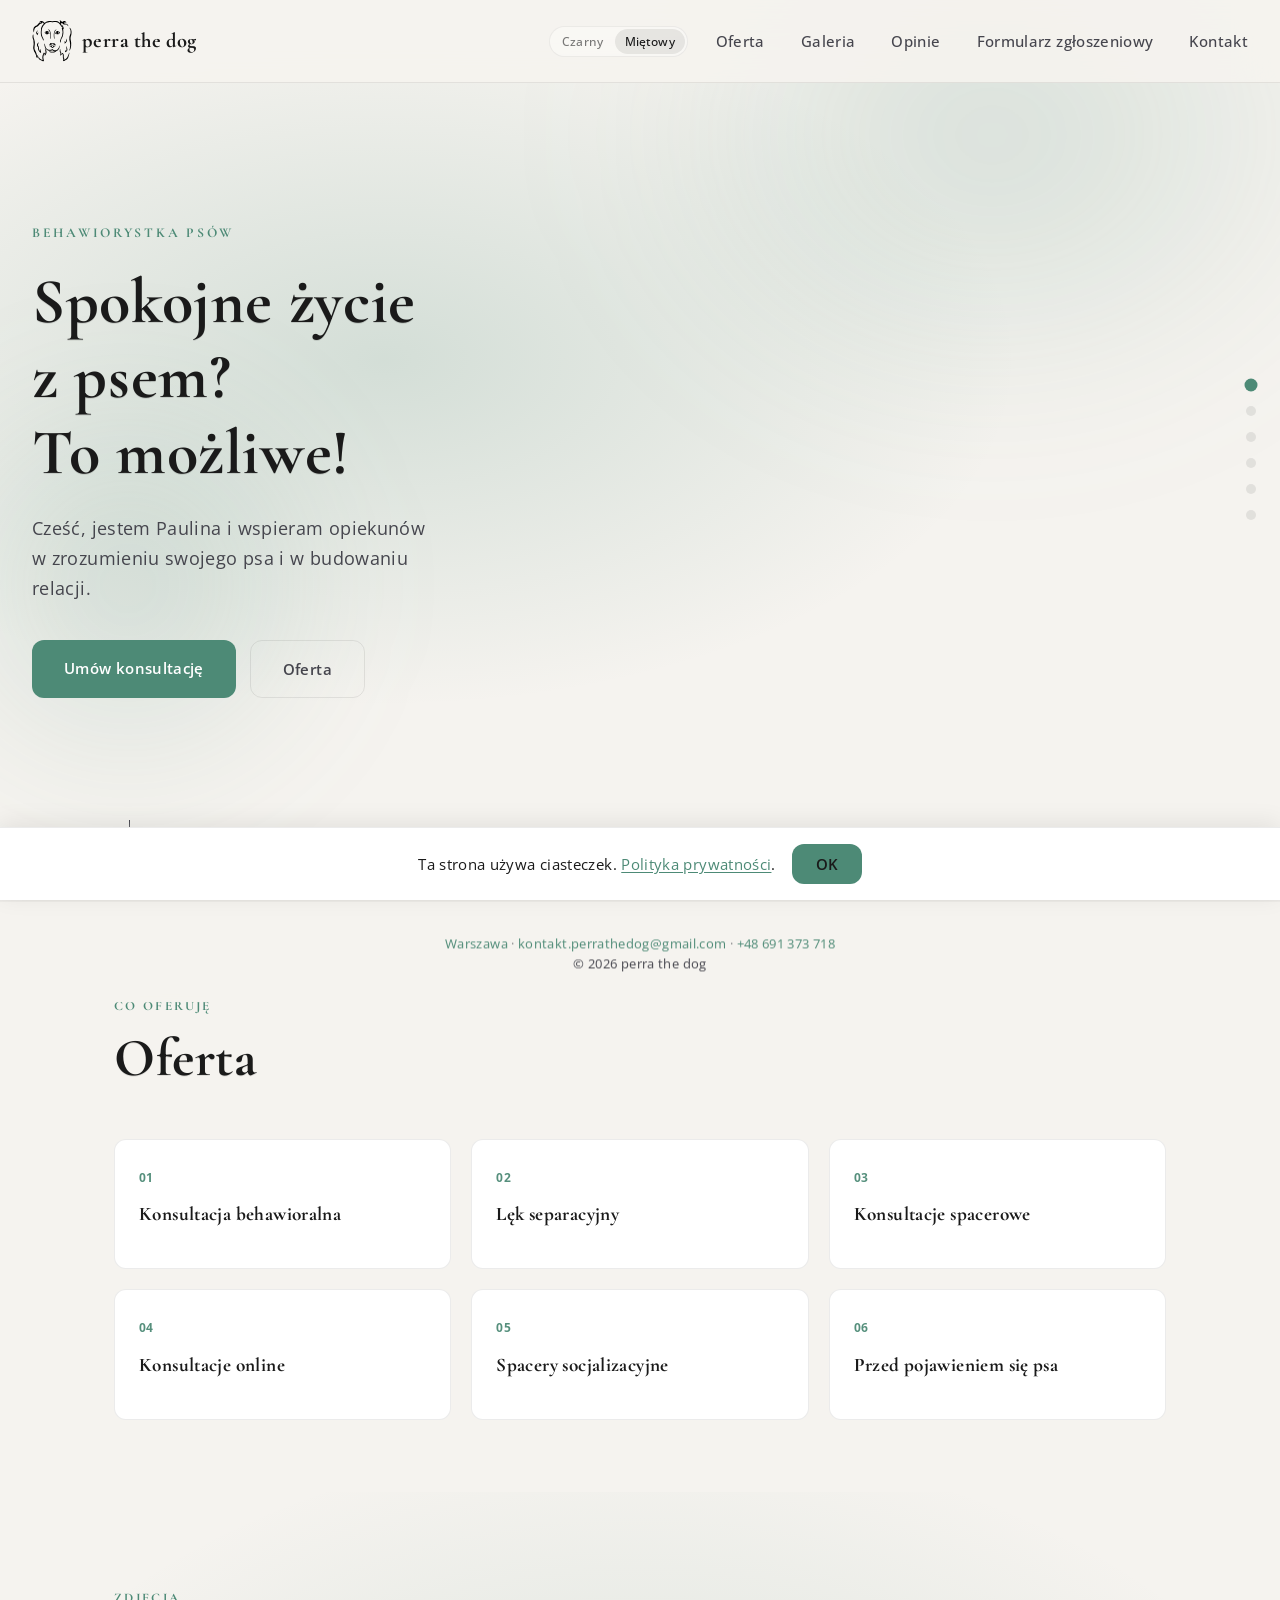
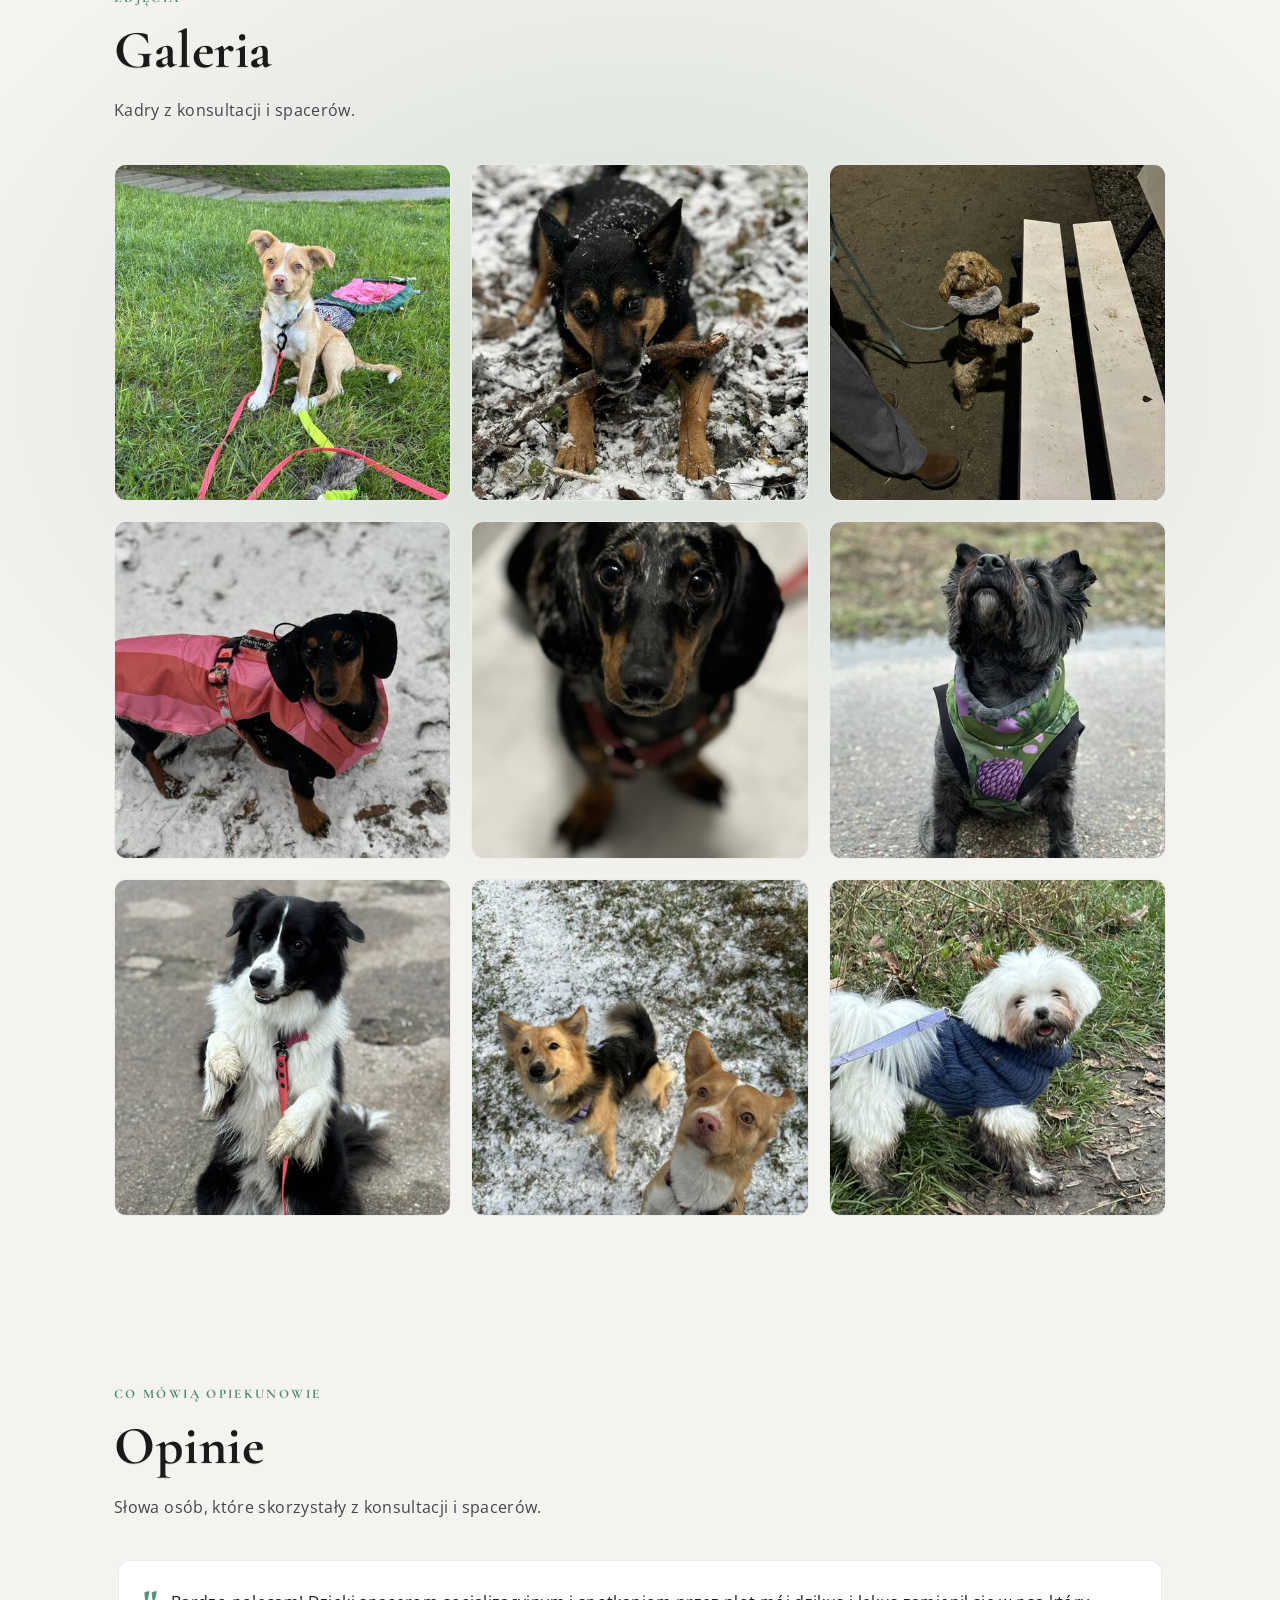
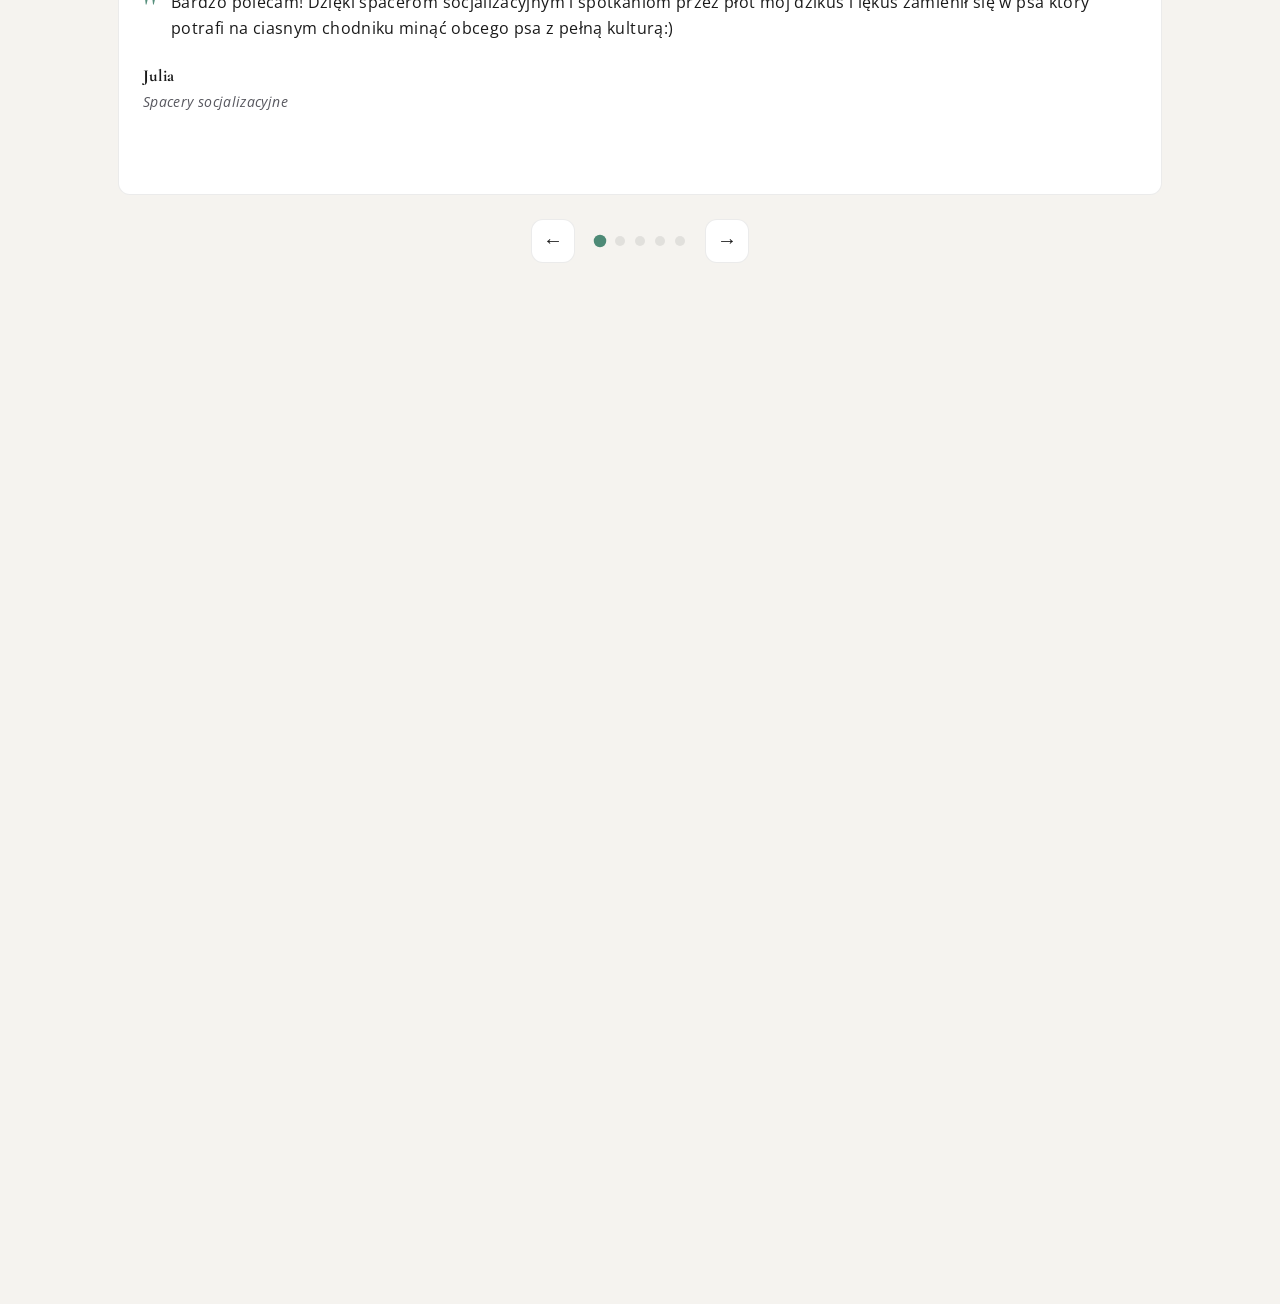
==== index.html @ 21a44516 "Update button text color in index.html and styles.css: change .btn-primary color from accent text to" ====
<!DOCTYPE html>
<html lang="pl">
<head>
  <meta charset="UTF-8">
  <meta name="viewport" content="width=device-width, initial-scale=1.0">
  <title>perra the dog | Behawiorystka psów</title>
  <meta name="description" content="Behawiorystka psów — konsultacje, wizyty w domu i spacery treningowe. Buduję relację między Tobą a psem bez przemocy, z szacunkiem i wiedzą.">
  <meta name="robots" content="index,follow">
  <link rel="canonical" href="/">
  <meta property="og:title" content="perra the dog | Behawiorystka psów">
  <meta property="og:description" content="Konsultacje behawioralne, wizyty w domu i spacery treningowe. Pomagam budować spokojną więź z psem.">
  <meta property="og:type" content="website">
  <meta property="og:url" content="https://perrathedog.pl/">
  <meta property="og:site_name" content="perra the dog">
  <meta property="og:locale" content="pl_PL">
  <meta property="og:image" content="/images/dog_pic_1.webp">
  <meta property="og:image:alt" content="perra the dog - konsultacje i spacery z psami">
  <meta name="twitter:card" content="summary_large_image">
  <meta name="twitter:title" content="perra the dog | Behawiorystka psów">
  <meta name="twitter:description" content="Konsultacje behawioralne, wizyty w domu i spacery treningowe. Pomagam budować spokojną więź z psem.">
  <meta name="twitter:image" content="/images/dog_pic_1.webp">
  <link rel="icon" href="data:image/svg+xml,<svg xmlns='http://www.w3.org/2000/svg' viewBox='0 0 32 32'><text y='0.9em' font-size='24'>🐕</text></svg>">
  <script type="application/ld+json">
  {"@context":"https://schema.org","@type":"ProfessionalService","name":"perra the dog","url":"https://perrathedog.pl/","description":"Behawiorystka psów - konsultacje, wizyty w domu i spacery treningowe.","address":{"@type":"PostalAddress","addressLocality":"Warszawa"},"areaServed":"Warszawa","email":"kontakt.perrathedog@gmail.com","telephone":"+48691373718","sameAs":["https://www.instagram.com/perra_the_dog/","https://www.facebook.com/perrathedogtrenerka"]}
  </script>
  <link rel="preconnect" href="https://fonts.googleapis.com">
  <link rel="preconnect" href="https://fonts.gstatic.com" crossorigin>
  <!-- Krytyczny CSS inline — pierwsze malowanie bez blokujących żądań -->
  <style>
  :root{--bg:#f5f3ef;--bg-card:#fff;--border:rgba(0,0,0,.08);--text:#1a1a1a;--text-muted:#45454d;--accent:#1a1a1a;--accent-hover:#333;--accent-dim:rgba(0,0,0,.06);--accent-text:#fff;--font-heading:'Cormorant Garamond',Georgia,serif;--font-body:'Open Sans',system-ui,sans-serif;--ease:cubic-bezier(.4,0,.2,1);--radius:12px}
  body.accent-mint{--accent:#4d8a76;--accent-hover:#3d7262;--accent-dim:rgba(77,138,118,.2);--accent-text:#1a1a1a}
  *,*::before,*::after{box-sizing:border-box}
  html{scroll-behavior:smooth}
  .skip-link{position:absolute;top:-100px;left:24px;z-index:200;padding:12px 20px;background:var(--accent);color:var(--accent-text);font-weight:600;font-size:.9rem;text-decoration:none;border-radius:var(--radius)}
  .skip-link:focus{top:24px;outline:2px solid var(--accent);outline-offset:2px}
  body{margin:0;font-family:var(--font-body);font-size:18px;line-height:1.62;color:var(--text);background:var(--bg);-webkit-font-smoothing:antialiased}
  .wrap{max-width:1100px;margin:0 auto;padding:0 24px}
  .nav{position:fixed;top:0;left:0;right:0;z-index:100;display:flex;align-items:center;justify-content:space-between;padding:20px 32px;background:rgba(245,243,239,.9);backdrop-filter:blur(20px);border-bottom:1px solid var(--border)}
  .logo{display:inline-flex;align-items:center;gap:10px;font-family:var(--font-heading);font-weight:800;font-size:1.28rem;color:var(--text);text-decoration:none}
  .logo-img{height:42px;width:auto;display:block}
  .logo-text{display:inline-flex;align-items:baseline;gap:.24em}
  .logo-text span{color:var(--text)}
  .nav-right{display:flex;align-items:center;gap:28px}
  .accent-toggle{display:flex;align-items:center;gap:2px;border:1px solid rgba(0,0,0,.06);border-radius:999px;padding:2px;background:rgba(255,255,255,.34)}
  .accent-option{padding:5px 10px;font-family:var(--font-body);font-size:.72rem;font-weight:500;letter-spacing:.01em;color:rgba(26,26,26,.58);background:0;border:0;border-radius:999px;cursor:pointer;transition:color .2s var(--ease),background .2s var(--ease)}
  .accent-option:hover{color:var(--text)}
  .accent-option.active{background:rgba(0,0,0,.08);color:var(--text)}
  .nav-links{display:flex;gap:36px;list-style:none;margin:0;padding:0}
  .nav-links a{color:var(--text-muted);text-decoration:none;font-weight:500;font-size:.95rem}
  .nav-toggle{display:none;flex-direction:column;gap:5px;background:0;border:0;cursor:pointer;padding:8px}
  .nav-toggle span{width:22px;height:2px;background:var(--text);border-radius:1px}
  .panel{display:flex;flex-direction:column;padding:96px 0 72px}
  .hero{position:relative;min-height:100vh;min-height:100svh;justify-content:center;padding-top:100px;padding-bottom:80px}
  .hero-bg{position:absolute;inset:0;pointer-events:none;overflow:hidden}
  .hero-inner{position:relative;z-index:1;padding:0 32px;max-width:640px}
  .hero-label{font-family:var(--font-heading);font-size:.85rem;font-weight:700;letter-spacing:.2em;text-transform:uppercase;color:var(--accent);margin:0 0 20px}
  .hero-title{font-family:var(--font-heading);font-size:clamp(2.6rem,6vw,4rem);font-weight:800;line-height:1.18;margin:0 0 24px;color:var(--text)}
  .hero-desc{font-size:1.1rem;color:var(--text-muted);max-width:440px;margin:0 0 36px;line-height:1.7}
  .hero-cta{display:flex;flex-wrap:wrap;gap:14px}
  .btn{display:inline-block;padding:16px 32px;font-family:var(--font-body);font-size:.95rem;font-weight:600;text-decoration:none;border-radius:var(--radius)}
  .btn-primary{background:var(--accent);color:#fff}
  .btn-ghost{background:0;color:var(--text-muted);border:1px solid var(--border)}
  @media(min-width:769px){.section{justify-content:flex-start}}
  @media(max-width:940px){.nav-toggle{display:flex}.nav-right{position:fixed;top:60px;left:0;right:0;flex-direction:column;padding:24px;background:var(--bg);border-bottom:1px solid var(--border);transform:translateY(-120%);opacity:0;visibility:hidden;transition:transform .3s,opacity .3s,visibility .3s}.nav-right.open{transform:translateY(0);opacity:1;visibility:visible}.nav-links{flex-direction:column;gap:12px}}
  @media(max-width:768px){.panel{padding:88px 0 40px}.hero{min-height:auto;padding-top:104px;padding-bottom:36px}.hero-cta{flex-direction:column;gap:12px}.hero-cta .btn{width:100%;text-align:center}}
  </style>
  <!-- Pełny CSS i fonty ładowane asynchronicznie (nie blokują renderowania) -->
  <link rel="preload" href="styles.css" as="style" onload="this.onload=null;this.rel='stylesheet'">
  <noscript><link rel="stylesheet" href="styles.css"></noscript>
  <script>
  (function(){
    var l=document.createElement('link');
    l.rel='stylesheet';
    l.href='https://fonts.googleapis.com/css2?family=Cormorant+Garamond:ital,wght@0,400;0,500;0,600;0,700;1,500&family=Open+Sans:ital,wght@0,400;0,500;0,600;0,700&display=swap';
    l.crossOrigin='anonymous';
    l.media='print';
    l.onload=function(){this.media='all'};
    document.head.appendChild(l);
  })();
  </script>
</head>
<body>
  <a href="#main" class="skip-link">Przejdź do treści</a>
  <nav class="nav">
    <a href="#" class="logo"><img src="images/logo.svg" alt="perra the dog" class="logo-img"><span class="logo-text"><span>perra</span><span>the dog</span></span></a>
    <div class="nav-right">
      <div class="accent-toggle" role="group" aria-label="Kolor akcentu">
        <button type="button" class="accent-option" data-accent="black" aria-pressed="false">Czarny</button>
        <button type="button" class="accent-option" data-accent="mint" aria-pressed="true">Miętowy</button>
      </div>
      <ul id="nav-links" class="nav-links"><!-- wypełniane z config.json --></ul>
    </div>
    <button class="nav-toggle" aria-label="Menu"><span></span><span></span><span></span></button>
  </nav>

  <nav id="dots" class="dots" aria-hidden="true"><!-- wypełniane z config.json --></nav>

  <main id="main" class="onepage">
    <section id="hero" class="panel hero">
      <div class="hero-bg">
        <div class="hero-gradient"></div>
        <div class="hero-glow"></div>
        <div class="hero-grid"></div>
      </div>
      <div class="hero-inner">
        <p class="hero-label">Behawiorystka psów</p>
        <h1 class="hero-title">Spokojne życie z&nbsp;psem?<br>To możliwe!</h1>
        <p class="hero-desc">Cześć, jestem Paulina i wspieram opiekunów w zrozumieniu swojego psa i w budowaniu relacji.</p>
        <div class="hero-cta">
          <a href="https://docs.google.com/forms/d/e/1FAIpQLSeBlmSgW0-hdwdbopPXT_53mEr9x1yb5A2fLIOyeW7F5iZQrQ/viewform?vc=0&c=0&w=1&flr=0&fbclid=PAZXh0bgNhZW0CMTEAc3J0YwZhcHBfaWQMMjU2MjgxMDQwNTU4AAGnId3qJH6wY5iweP23WpGJVY0xX39S6X0VwL5pXA8Rv9wchYk6CHDRBomHZ7g_aem_sLCSSdq3QrEYQtWFdeJs2g" class="btn btn-primary">Umów konsultację</a>
          <a href="#oferta" class="btn btn-ghost">Oferta</a>
        </div>
      </div>
      <a href="#oferta" class="scroll-hint" aria-label="Przewiń do sekcji Oferta">
        <span class="scroll-hint-text">Przewiń w dół</span>
        <div class="scroll-line"></div>
        <span class="scroll-hint-arrow" aria-hidden="true">↓</span>
      </a>
    </section>

    <section id="oferta" class="panel section">
      <div class="wrap">
        <p class="label">Co oferuję</p>
        <h2 class="title">Oferta</h2>
        <div id="services-grid" class="services-grid" data-json="services.json">
          <!-- Karty usług ładowane z services.json -->
        </div>
      </div>
    </section>

    <section id="galeria" class="panel section section-tint">
      <div class="wrap">
        <p class="label">Zdjęcia</p>
        <h2 class="title">Galeria</h2>
        <p class="intro">Kadry z konsultacji i spacerów.</p>
        <div id="gallery-grid" class="gallery-grid" data-json="gallery.json">
          <!-- Zdjęcia ładowane z gallery.json -->
        </div>
      </div>
    </section>

    <section id="opinie" class="panel section">
      <div class="wrap">
        <p class="label">Co mówią opiekunowie</p>
        <h2 class="title">Opinie</h2>
        <p class="intro">Słowa osób, które skorzystały z konsultacji i spacerów.</p>
        <div class="testimonials-slider">
          <div class="testimonials-track-wrap">
            <div id="testimonials-track" class="testimonials-track" data-json="testimonials.json"><!-- slajdy wstawiane z JS --></div>
          </div>
          <div class="testimonials-nav">
            <button type="button" class="testimonials-prev" aria-label="Poprzednia opinia">←</button>
            <div id="testimonials-dots" class="testimonials-dots" aria-hidden="true"></div>
            <button type="button" class="testimonials-next" aria-label="Następna opinia">→</button>
          </div>
        </div>
      </div>
    </section>

    <section id="formularz-zgloszeniowy" class="panel section section-tint">
      <div class="wrap">
        <p class="label">Zapisz się</p>
        <h2 class="title">Formularz zgłoszeniowy</h2>
        <p class="intro">Wypełnij formularz — odpowiem najszybciej jak to możliwe.</p>
        <div id="forms-container" class="forms-grid"><!-- wypełniane z config.json --></div>
      </div>
    </section>

    <section id="kontakt" class="panel section">
      <div class="wrap">
        <p class="label">Bądźmy w kontakcie</p>
        <h2 class="title">Kontakt</h2>
        <p class="intro"></p>
        <div id="contact-info" class="contact-info contact-info--with-icon"><!-- Warszawa (z pinezką), email, telefon z config.json --></div>
        <div id="socials-container" class="socials"><!-- Instagram, Facebook z config.json --></div>
      </div>
    </section>
  </main>

  <footer id="minimal-footer" class="footer footer--minimal">
    <div class="footer-inner wrap">
      <p id="footer-contact-info" class="footer-contact-info"><!-- Warszawa, email, telefon z config.json --></p>
      <p class="footer-copy">© <span id="year"></span> perra the dog</p>
    </div>
  </footer>

  <div id="gallery-lightbox" class="gallery-lightbox" aria-hidden="true">
    <button type="button" id="gallery-lightbox-close" class="gallery-lightbox-close" aria-label="Zamknij podgląd">×</button>
    <img id="gallery-lightbox-image" class="gallery-lightbox-image" alt="">
  </div>

  <div id="cookie-bar" class="cookie-bar" role="dialog" aria-label="Informacja o ciasteczkach">
    <p class="cookie-bar-text">Ta strona używa ciasteczek. <a href="#polityka" id="cookie-policy-link">Polityka prywatności</a>.</p>
    <button type="button" class="cookie-bar-btn" id="cookie-bar-accept">OK</button>
  </div>

  <a href="#" id="back-to-top" class="back-to-top" aria-label="Przewiń do góry">
    <svg class="back-to-top-icon" viewBox="0 0 24 24" fill="none" stroke="currentColor" stroke-width="2.5" stroke-linecap="round" stroke-linejoin="round" aria-hidden="true"><path d="M18 15l-6-6-6 6"/></svg>
  </a>

  <script>
    document.getElementById('year').textContent = new Date().getFullYear();

    var ACCENT_KEY = 'perra-accent';
    function getAccent() {
      try { return localStorage.getItem(ACCENT_KEY) || 'mint'; } catch (e) { return 'mint'; }
    }
    function setAccent(value) {
      try { localStorage.setItem(ACCENT_KEY, value); } catch (e) {}
      document.body.classList.toggle('accent-mint', value === 'mint');
      document.querySelectorAll('.accent-option').forEach(function(btn) {
        var isActive = btn.getAttribute('data-accent') === value;
        btn.classList.toggle('active', isActive);
        btn.setAttribute('aria-pressed', isActive);
      });
    }
    document.body.classList.toggle('accent-mint', getAccent() === 'mint');
    document.querySelectorAll('.accent-option').forEach(function(btn) {
      btn.classList.toggle('active', btn.getAttribute('data-accent') === getAccent());
      btn.setAttribute('aria-pressed', btn.getAttribute('data-accent') === getAccent());
      btn.addEventListener('click', function() { setAccent(btn.getAttribute('data-accent')); });
    });

    var DEFAULT_CONFIG = {
      canonicalUrl: 'https://perrathedog.pl/',
      sections: [
        { id: 'hero', visible: true, order: 0, label: 'Start', sectionLabel: 'Behawiorystka psów', title: 'Spokojne życie z psem?\nTo możliwe!', intro: 'Cześć, jestem Paulina i wspieram opiekunów w zrozumieniu swojego psa i w budowaniu relacji.' },
        { id: 'oferta', visible: true, order: 1, label: 'Oferta', sectionLabel: 'Co oferuję', title: 'Oferta', intro: '' },
        { id: 'galeria', visible: true, order: 2, label: 'Galeria', sectionLabel: 'Zdjęcia', title: 'Galeria', intro: 'Kadry z konsultacji i spacerów.' },
        { id: 'opinie', visible: true, order: 3, label: 'Opinie', sectionLabel: 'Co mówią opiekunowie', title: 'Opinie', intro: 'Słowa osób, które skorzystały z konsultacji i spacerów.' },
        { id: 'formularz-zgloszeniowy', visible: true, order: 4, label: 'Formularz zgłoszeniowy', sectionLabel: 'Zapisz się', title: 'Formularz zgłoszeniowy', intro: 'Wypełnij formularz — odpowiem najszybciej jak to możliwe.' },
        { id: 'kontakt', visible: true, order: 5, label: 'Kontakt', sectionLabel: 'Bądźmy w kontakcie', title: 'Kontakt', intro: '' }
      ],
      forms: [
        { title: 'Konsultacja behawioralna', description: 'Umów pierwszą konsultację', url: '#' },
        { title: 'Szkolenie', description: 'Zapisz się na szkolenie grupowe', url: '#' }
      ],
      socials: [
        { name: 'Instagram', url: '#', icon: 'instagram' },
        { name: 'Facebook', url: '#', icon: 'facebook' }
      ],
      footer: { city: 'Warszawa', mapUrl: '', email: 'email@example.pl', phoneHref: '+48123456789', phoneDisplay: '+48 123 456 789' }
    };
    function escapeHtml(text) {
      var div = document.createElement('div');
      div.textContent = text;
      return div.innerHTML;
    }

    function applyConfig(cfg) {
      var sections = (cfg.sections || []).filter(function(s) { return s.visible !== false; }).sort(function(a, b) { return (a.order || 0) - (b.order || 0); });
      var main = document.getElementById('main');
      if (main) {
        var panels = [].slice.call(main.querySelectorAll('.panel'));
        var byId = {};
        panels.forEach(function(p) { byId[p.id] = p; });
        sections.forEach(function(s) {
          var el = byId[s.id];
          if (el) { el.style.display = ''; main.appendChild(el); }
        });
        panels.forEach(function(p) {
          if (sections.every(function(s) { return s.id !== p.id; })) p.style.display = 'none';
        });
      }

      /* Tytuły i opisy sekcji z config (sectionLabel, title, intro) */
      var allSections = cfg.sections || [];
      allSections.forEach(function(s) {
        var panel = document.getElementById(s.id);
        if (!panel) return;
        var sectionLabel = s.sectionLabel != null ? s.sectionLabel : s.label;
        var title = s.title != null ? s.title : s.label;
        var intro = s.intro != null ? s.intro : (s.description != null ? s.description : '');
        if (s.id === 'hero') {
          var hl = panel.querySelector('.hero-label');
          var ht = panel.querySelector('.hero-title');
          var hd = panel.querySelector('.hero-desc');
          if (hl && sectionLabel !== undefined) hl.textContent = sectionLabel || '';
          if (ht && title !== undefined) {
            if (String(title).indexOf('\n') !== -1) ht.innerHTML = escapeHtml(title).replace(/\n/g, '<br>');
            else ht.textContent = title || '';
          }
          if (hd) { hd.textContent = intro || ''; hd.style.display = intro ? '' : 'none'; }
        } else {
          var labelEl = panel.querySelector('.wrap .label');
          var titleEl = panel.querySelector('.wrap .title');
          var introEl = panel.querySelector('.wrap .intro');
          if (labelEl && sectionLabel !== undefined) labelEl.textContent = sectionLabel || '';
          if (titleEl && title !== undefined) titleEl.textContent = title || '';
          if (introEl) { introEl.textContent = intro || ''; introEl.style.display = intro ? '' : 'none'; }
        }
      });

      var navLinks = document.getElementById('nav-links');
      if (navLinks) {
        navLinks.innerHTML = '';
        sections.forEach(function(s) {
          if (s.id === 'hero') return;
          var li = document.createElement('li');
          var a = document.createElement('a');
          a.href = '#' + s.id;
          a.textContent = s.label || s.id;
          li.appendChild(a);
          navLinks.appendChild(li);
        });
      }

      var dotsNav = document.getElementById('dots');
      if (dotsNav) {
        dotsNav.innerHTML = '';
        sections.forEach(function(s, i) {
          var a = document.createElement('a');
          a.href = s.id === 'hero' ? '#' : '#' + s.id;
          a.className = 'dot' + (i === 0 ? ' active' : '');
          a.setAttribute('data-section', s.id);
          a.setAttribute('aria-label', s.label || s.id);
          dotsNav.appendChild(a);
        });
      }

      var formsContainer = document.getElementById('forms-container');
      if (formsContainer && cfg.forms && cfg.forms.length) {
        formsContainer.innerHTML = '';
        cfg.forms.forEach(function(f) {
          var card = document.createElement('a');
          card.href = f.url || '#';
          card.target = '_blank';
          card.rel = 'noopener noreferrer';
          card.className = 'form-card';
          card.innerHTML = '<span class="form-card-title">' + escapeHtml(f.title || '') + '</span><span class="form-card-desc">' + escapeHtml(f.description || '') + '</span><span class="form-card-arrow">→</span>';
          formsContainer.appendChild(card);
        });
      }

      var socialsContainer = document.getElementById('socials-container');
      if (socialsContainer && (cfg.socials || []).length) {
        var igPath = "M12 2.163c3.204 0 3.584.012 4.85.07 3.252.148 4.771 1.691 4.919 4.919.058 1.265.069 1.645.069 4.849 0 3.205-.012 3.584-.069 4.849-.149 3.225-1.664 4.771-4.919 4.919-1.266.058-1.644.07-4.85.07-3.204 0-3.584-.012-4.849-.07-3.26-.149-4.771-1.699-4.919-4.92-.058-1.265-.07-1.644-.07-4.849 0-3.204.013-3.583.07-4.849.149-3.227 1.664-4.771 4.919-4.919 1.266-.057 1.645-.069 4.849-.069zm0-2.163c-3.259 0-3.667.014-4.947.072-4.358.2-6.78 2.618-6.98 6.98-.059 1.281-.073 1.689-.073 4.948 0 3.259.014 3.668.072 4.948.2 4.358 2.618 6.78 6.98 6.98 1.281.058 1.689.072 4.948.072 3.259 0 3.668-.014 4.948-.072 4.354-.2 6.782-2.618 6.979-6.98.059-1.28.073-1.689.073-4.948 0-3.259-.014-3.667-.072-4.947-.196-4.354-2.617-6.78-6.979-6.98-1.281-.059-1.69-.073-4.949-.073zm0 5.838c-3.403 0-6.162 2.759-6.162 6.162s2.759 6.163 6.162 6.163 6.162-2.759 6.162-6.163c0-3.403-2.759-6.162-6.162-6.162zm0 10.162c-2.209 0-4-1.79-4-4 0-2.209 1.791-4 4-4s4 1.791 4 4c0 2.21-1.791 4-4 4zm6.406-11.845c-.796 0-1.441.645-1.441 1.44s.645 1.44 1.441 1.44c.795 0 1.439-.645 1.439-1.44s-.644-1.44-1.439-1.44z";
        var fbPath = "M24 12.073c0-6.627-5.373-12-12-12s-12 5.373-12 12c0 5.99 4.388 10.954 10.125 11.854v-8.385H7.078v-3.47h3.047V9.43c0-3.007 1.792-4.669 4.533-4.669 1.312 0 2.686.235 2.686.235v2.953H15.83c-1.491 0-1.956.925-1.956 1.874v2.25h3.328l-.532 3.47h-2.796v8.385C19.612 23.027 24 18.062 24 12.073z";
        socialsContainer.innerHTML = '';
        cfg.socials.forEach(function(s) {
          var a = document.createElement('a');
          a.href = s.url || '#';
          a.target = '_blank';
          a.rel = 'noopener noreferrer';
          a.className = 'social';
          a.setAttribute('aria-label', s.name || '');
          a.innerHTML = '<svg viewBox="0 0 24 24" fill="currentColor"><path d="' + (s.icon === 'instagram' ? igPath : fbPath) + '"/></svg><span>' + escapeHtml(s.name || '') + '</span>';
          socialsContainer.appendChild(a);
        });
      }

      var f = cfg.footer || {};
      var contactParts = [];
      var footerParts = [];
      var pinSvg = '<svg class="contact-info-icon" viewBox="0 0 24 24" fill="currentColor" aria-hidden="true"><path d="M12 2C8.13 2 5 5.13 5 9c0 5.25 7 13 7 13s7-7.75 7-13c0-3.87-3.13-7-7-7zm0 9.5c-1.38 0-2.5-1.12-2.5-2.5s1.12-2.5 2.5-2.5 2.5 1.12 2.5 2.5-1.12 2.5-2.5 2.5z"/></svg>';
      var emailSvg = '<svg class="contact-info-icon" viewBox="0 0 24 24" fill="currentColor" aria-hidden="true"><path d="M20 4H4c-1.1 0-1.99.9-1.99 2L2 18c0 1.1.9 2 2 2h16c1.1 0 2-.9 2-2V6c0-1.1-.9-2-2-2zm0 4l-8 5-8-5V6l8 5 8-5v2z"/></svg>';
      var phoneSvg = '<svg class="contact-info-icon" viewBox="0 0 24 24" fill="currentColor" aria-hidden="true"><path d="M6.62 10.79c1.44 2.83 3.76 5.14 6.59 6.59l2.2-2.2c.27-.27.67-.36 1.02-.24 1.12.37 2.33.57 3.57.57.55 0 1 .45 1 1V20c0 .55-.45 1-1 1-9.39 0-17-7.61-17-17 0-.55.45-1 1-1h3.5c.55 0 1 .45 1 1 0 1.25.2 2.45.57 3.57.11.35.03.74-.25 1.02l-2.2 2.2z"/></svg>';
      if (f.city) {
        var locHref = (f.mapUrl && f.mapUrl.trim()) ? f.mapUrl : ('https://www.google.com/maps/search/?api=1&query=' + encodeURIComponent(f.city));
        if (locHref.indexOf('http') !== 0) locHref = 'https://' + locHref;
        contactParts.push('<a href="' + locHref + '" target="_blank" rel="noopener noreferrer" class="contact-info-link contact-info-link--with-icon">' + pinSvg + escapeHtml(f.city) + '</a>');
        footerParts.push('<a href="' + locHref + '" target="_blank" rel="noopener noreferrer" class="contact-info-link">' + escapeHtml(f.city) + '</a>');
      }
      if (f.email) {
        contactParts.push('<a href="mailto:' + escapeHtml(f.email) + '" class="contact-info-link contact-info-link--with-icon">' + emailSvg + escapeHtml(f.email) + '</a>');
        footerParts.push('<a href="mailto:' + escapeHtml(f.email) + '" class="contact-info-link">' + escapeHtml(f.email) + '</a>');
      }
      if (f.phoneHref || f.phoneDisplay) {
        var phoneNum = (f.phoneHref || f.phoneDisplay || '').replace(/\s/g, '');
        contactParts.push('<a href="tel:' + escapeHtml(phoneNum) + '" class="contact-info-link contact-info-link--with-icon">' + phoneSvg + escapeHtml(f.phoneDisplay || f.phoneHref || '') + '</a>');
        footerParts.push('<a href="tel:' + escapeHtml(phoneNum) + '" class="contact-info-link">' + escapeHtml(f.phoneDisplay || f.phoneHref || '') + '</a>');
      }
      var contactHtml = contactParts.length ? contactParts.join(' ') : '';
      var footerContactHtml = footerParts.length ? footerParts.join('<span class="contact-info-sep"> · </span>') : '';
      var contactInfo = document.getElementById('contact-info');
      if (contactInfo) contactInfo.innerHTML = contactHtml ? '<p class="contact-info-text">' + contactHtml + '</p>' : '';
      var footerContactInfo = document.getElementById('footer-contact-info');
      if (footerContactInfo) footerContactInfo.innerHTML = footerContactHtml;

      var canonicalUrl = (cfg.canonicalUrl && String(cfg.canonicalUrl).trim()) ? String(cfg.canonicalUrl).trim() : '';
      if (canonicalUrl) {
        if (canonicalUrl.indexOf('http') !== 0 && canonicalUrl.indexOf('/') !== 0) canonicalUrl = 'https://' + canonicalUrl;
        var existingCanonical = document.querySelector('link[rel="canonical"]');
        if (existingCanonical) existingCanonical.remove();
        var linkCanonical = document.createElement('link');
        linkCanonical.rel = 'canonical';
        linkCanonical.href = canonicalUrl;
        document.head.appendChild(linkCanonical);
      }

      var existingSchema = document.getElementById('schema-local-business');
      if (existingSchema) existingSchema.remove();
      var f = cfg.footer || {};
      var schema = {
        '@context': 'https://schema.org',
        '@type': 'ProfessionalService',
        name: 'perra the dog',
        description: 'Behawiorystka psów — konsultacje, wizyty w domu i spacery treningowe. Buduję relację między Tobą a psem bez przemocy, z szacunkiem i wiedzą.',
        url: typeof location !== 'undefined' ? location.href : ''
      };
      if (f.email) schema.email = f.email;
      if (f.phoneHref || f.phoneDisplay) schema.telephone = (f.phoneHref || f.phoneDisplay || '').replace(/\s/g, '');
      if (f.city) {
        schema.address = { '@type': 'PostalAddress', addressLocality: f.city };
        schema.areaServed = f.city;
      }
      var scriptSchema = document.createElement('script');
      scriptSchema.id = 'schema-local-business';
      scriptSchema.type = 'application/ld+json';
      scriptSchema.textContent = JSON.stringify(schema);
      document.head.appendChild(scriptSchema);

      updateDots();
    }

    function fetchJson(url) {
      return fetch(url).then(function(r) { return r.ok ? r.json() : Promise.reject(r); });
    }

    var servicesGrid = document.getElementById('services-grid');
    var servicesJsonUrl = (servicesGrid && servicesGrid.getAttribute('data-json')) || 'services.json';
    var servicesDataPromise = fetchJson(servicesJsonUrl).catch(function() { return null; });

    fetch('config.json')
      .then(function(r) { return r.ok ? r.json() : Promise.reject(r); })
      .then(function(cfg) {
        applyConfig(cfg);
        loadData(servicesDataPromise);
      })
      .catch(function() {
        applyConfig(DEFAULT_CONFIG);
        loadData(servicesDataPromise);
      });

    function loadData(servicesPromise) {
      var container = document.getElementById('services-grid');
      var jsonUrl = (container && container.getAttribute('data-json')) || 'services.json';
      function renderService(item, index) {
        var num = item.num != null ? String(item.num) : String(index + 1).padStart(2, '0');
        var card = document.createElement('article');
        card.className = 'card';
        card.innerHTML = '<span class="card-num">' + num + '</span><h3>' + escapeHtml(item.title || '') + '</h3><p>' + escapeHtml(item.description || item.desc || '') + '</p>';
        return card;
      }
      function renderServices(data) {
        var list = Array.isArray(data) ? data : (data && (data.services || data.items || []));
        if (!list || !list.length) {
          container.innerHTML = '<p class="services-fallback">Brak danych. Dodaj plik services.json.</p>';
          return;
        }
        container.innerHTML = '';
        list.forEach(function(item, i) { container.appendChild(renderService(item, i)); });
      }
      if (container) {
        (servicesPromise || fetchJson(jsonUrl))
          .then(function(data) {
            if (!data) throw new Error('no services data');
            renderServices(data);
          })
          .catch(function() { container.innerHTML = '<p class="services-fallback">Brak danych. Dodaj plik services.json.</p>'; });
      }

      var galleryEl = document.getElementById('gallery-grid');
      var gallerySection = document.getElementById('galeria');
      var lightboxEl = document.getElementById('gallery-lightbox');
      var lightboxImg = document.getElementById('gallery-lightbox-image');
      var lightboxClose = document.getElementById('gallery-lightbox-close');
      var galleryJsonUrl = (galleryEl && galleryEl.getAttribute('data-json')) || 'gallery.json';
      var galleryLoaded = false;
      function openLightbox(src, alt) {
        if (!lightboxEl || !lightboxImg) return;
        lightboxImg.src = src;
        lightboxImg.alt = alt || '';
        lightboxEl.classList.add('open');
        lightboxEl.setAttribute('aria-hidden', 'false');
        document.body.classList.add('no-scroll');
      }
      function closeLightbox() {
        if (!lightboxEl || !lightboxImg) return;
        lightboxEl.classList.remove('open');
        lightboxEl.setAttribute('aria-hidden', 'true');
        lightboxImg.src = '';
        lightboxImg.alt = '';
        document.body.classList.remove('no-scroll');
      }
      if (lightboxClose) lightboxClose.addEventListener('click', closeLightbox);
      if (lightboxEl) {
        lightboxEl.addEventListener('click', function(e) {
          if (e.target === lightboxEl) closeLightbox();
        });
      }
      document.addEventListener('keydown', function(e) {
        if (e.key === 'Escape' && lightboxEl && lightboxEl.classList.contains('open')) closeLightbox();
      });
      function getResponsiveGalleryImage(src) {
        if (!src || /^https?:\/\//i.test(src) || src.indexOf('data:') === 0) return null;
        var match = src.match(/^(.*)\.(webp|jpe?g|png)$/i);
        if (!match) return null;
        return {
          thumb: match[1] + '-480.jpg',
          srcset: match[1] + '-480.jpg 480w, ' + match[1] + '-960.jpg 960w',
          sizes: '(max-width: 500px) calc(100vw - 48px), (max-width: 900px) calc(50vw - 34px), 335px'
        };
      }
      function renderPhoto(item) {
        var src = typeof item === 'string' ? item : (item.src || '');
        var alt = (typeof item === 'object' && item && item.alt) ? item.alt : '';
        var responsiveImage = getResponsiveGalleryImage(src);
        var box = document.createElement('div');
        box.className = 'photo-box';
        box.setAttribute('role', 'button');
        box.setAttribute('tabindex', '0');
        box.setAttribute('aria-label', alt ? ('Powiększ zdjęcie: ' + alt) : 'Powiększ zdjęcie');
        var img = document.createElement('img');
        img.src = responsiveImage ? responsiveImage.thumb : src;
        if (responsiveImage) {
          img.srcset = responsiveImage.srcset;
          img.sizes = responsiveImage.sizes;
          img.setAttribute('data-fallback-src', src);
        }
        img.alt = alt;
        img.loading = 'lazy';
        img.decoding = 'async';
        img.onerror = function() {
          var fallbackSrc = this.getAttribute('data-fallback-src');
          if (fallbackSrc) {
            this.removeAttribute('data-fallback-src');
            this.removeAttribute('srcset');
            this.removeAttribute('sizes');
            this.src = fallbackSrc;
            return;
          }
          this.style.display = 'none';
          this.parentElement.classList.add('photo-box--error');
        };
        box.appendChild(img);
        box.addEventListener('click', function() { openLightbox(src, alt); });
        box.addEventListener('keydown', function(e) {
          if (e.key === 'Enter' || e.key === ' ') {
            e.preventDefault();
            openLightbox(src, alt);
          }
        });
        if (alt) { var cap = document.createElement('span'); cap.className = 'photo-box-caption'; cap.textContent = alt; box.appendChild(cap); }
        return box;
      }
      function loadGallery() {
        if (!galleryEl || galleryLoaded) return;
        galleryLoaded = true;
        fetchJson(galleryJsonUrl).then(function(data) {
          var list = Array.isArray(data) ? data : (data.images || data.photos || data.items || []);
          galleryEl.innerHTML = '';
          list.forEach(function(item) { galleryEl.appendChild(renderPhoto(item)); });
        }).catch(function() { galleryEl.innerHTML = '<p class="services-fallback">Brak danych. Dodaj plik gallery.json.</p>'; });
      }
      if (galleryEl && gallerySection) {
        if ('IntersectionObserver' in window) {
          var galleryObserver = new IntersectionObserver(function(entries) {
            entries.forEach(function(entry) {
              if (!entry.isIntersecting) return;
              loadGallery();
              galleryObserver.disconnect();
            });
          }, { rootMargin: '300px 0px' });
          galleryObserver.observe(gallerySection);
        } else {
          loadGallery();
        }
      }

      var testimonialsTrack = document.getElementById('testimonials-track');
      var testimonialsSection = document.getElementById('opinie');
      var testimonialsJsonUrl = (testimonialsTrack && testimonialsTrack.getAttribute('data-json')) || 'testimonials.json';
      var testimonialsLoaded = false;
      function renderTestimonialSlide(item) {
        var slide = document.createElement('div');
        slide.className = 'testimonial-slide';
        var card = document.createElement('blockquote');
        card.className = 'testimonial-card';
        card.innerHTML = '<p class="testimonial-quote">' + escapeHtml(item.quote || '') + '</p><footer class="testimonial-meta"><strong class="testimonial-author">' + escapeHtml(item.author || '') + '</strong>' + (item.context ? '<span class="testimonial-context">' + escapeHtml(item.context) + '</span>' : '') + '</footer>';
        slide.appendChild(card);
        return slide;
      }
      function initTestimonialsSlider(track) {
        var slides = track.querySelectorAll('.testimonial-slide');
        var n = slides.length;
        if (n === 0) return;
        var wrap = track.parentElement;
        var prevBtn = document.querySelector('.testimonials-prev');
        var nextBtn = document.querySelector('.testimonials-next');
        var dotsEl = document.getElementById('testimonials-dots');
        var idx = 0;
        var touchStartX = 0;
        var touchStartY = 0;
        var SWIPE_MIN = 50;

        function goTo(i) {
          idx = Math.max(0, Math.min(i, n - 1));
          track.style.transform = 'translateX(-' + idx * 100 + '%)';
          if (dotsEl) {
            var dots = dotsEl.querySelectorAll('button');
            dots.forEach(function(d, k) { d.classList.toggle('active', k === idx); d.setAttribute('aria-current', k === idx ? 'true' : 'false'); });
          }
        }

        function applyDrag(px) {
          track.style.transition = 'none';
          track.style.transform = 'translateX(calc(-' + idx * 100 + '% + ' + px + 'px))';
        }

        function endDrag() {
          track.style.transition = '';
        }

        if (wrap && n > 1) {
          wrap.addEventListener('touchstart', function(e) {
            if (e.touches.length !== 1) return;
            touchStartX = e.touches[0].clientX;
            touchStartY = e.touches[0].clientY;
          }, { passive: true });
          wrap.addEventListener('touchmove', function(e) {
            if (e.touches.length !== 1) return;
            var x = e.touches[0].clientX;
            var y = e.touches[0].clientY;
            var dx = x - touchStartX;
            var dy = y - touchStartY;
            var slideWidth = wrap.offsetWidth;
            var maxDrag = slideWidth * 0.4;
            var clamped = dx;
            if (idx === 0 && dx > 0) clamped = dx * 0.3;
            else if (idx === n - 1 && dx < 0) clamped = dx * 0.3;
            else if (dx > maxDrag) clamped = maxDrag;
            else if (dx < -maxDrag) clamped = -maxDrag;
            else clamped = dx;
            applyDrag(clamped);
          }, { passive: true });
          wrap.addEventListener('touchend', function(e) {
            var endX = e.changedTouches && e.changedTouches[0] ? e.changedTouches[0].clientX : touchStartX;
            var endY = e.changedTouches && e.changedTouches[0] ? e.changedTouches[0].clientY : touchStartY;
            var dx = endX - touchStartX;
            var dy = endY - touchStartY;
            endDrag();
            if (Math.abs(dx) > SWIPE_MIN && Math.abs(dx) > Math.abs(dy)) {
              if (dx < 0) goTo(idx + 1);
              else goTo(idx - 1);
            } else {
              goTo(idx);
            }
          }, { passive: true });
        }

        if (dotsEl && n > 1) {
          dotsEl.innerHTML = '';
          for (var d = 0; d < n; d++) {
            var btn = document.createElement('button');
            btn.type = 'button';
            btn.className = 'testimonials-dot' + (d === 0 ? ' active' : '');
            btn.setAttribute('aria-label', 'Opinia ' + (d + 1));
            btn.setAttribute('aria-current', d === 0 ? 'true' : 'false');
            (function(k) { btn.addEventListener('click', function() { goTo(k); }); })(d);
            dotsEl.appendChild(btn);
          }
        }
        if (prevBtn) prevBtn.addEventListener('click', function() { goTo(idx - 1); });
        if (nextBtn) nextBtn.addEventListener('click', function() { goTo(idx + 1); });
        goTo(0);
      }
      function loadTestimonials() {
        if (!testimonialsTrack || testimonialsLoaded) return;
        testimonialsLoaded = true;
        fetch(testimonialsJsonUrl).then(function(r) { return r.ok ? r.json() : Promise.reject(r); }).then(function(data) {
          var list = Array.isArray(data) ? data : (data.testimonials || data.items || []);
          testimonialsTrack.innerHTML = '';
          list.forEach(function(item) { testimonialsTrack.appendChild(renderTestimonialSlide(item)); });
          initTestimonialsSlider(testimonialsTrack);
        }).catch(function() { testimonialsTrack.innerHTML = '<p class="services-fallback">Brak danych. Dodaj plik testimonials.json.</p>'; });
      }
      if (testimonialsTrack && testimonialsSection) {
        if ('IntersectionObserver' in window) {
          var testimonialsObserver = new IntersectionObserver(function(entries) {
            entries.forEach(function(entry) {
              if (!entry.isIntersecting) return;
              loadTestimonials();
              testimonialsObserver.disconnect();
            });
          }, { rootMargin: '300px 0px' });
          testimonialsObserver.observe(testimonialsSection);
        } else {
          loadTestimonials();
        }
      }
    }

    document.querySelector('.nav-toggle').addEventListener('click', function() {
      var right = document.querySelector('.nav-right');
      if (right) right.classList.toggle('open');
      this.classList.toggle('open');
    });
    document.getElementById('nav-links').addEventListener('click', function(e) {
      if (e.target.tagName === 'A') {
        var right = document.querySelector('.nav-right');
        var toggle = document.querySelector('.nav-toggle');
        if (right) right.classList.remove('open');
        if (toggle) toggle.classList.remove('open');
      }
    });

    function updateDots() {
      var panels = document.querySelectorAll('.panel');
      var dots = document.querySelectorAll('.dot');
      if (!panels.length || !dots.length) return;
      var vh = window.innerHeight;
      var scroll = window.scrollY;
      var current = 'hero';
      var nearPageEnd = window.innerHeight + window.scrollY >= document.documentElement.scrollHeight - 40;
      if (nearPageEnd) {
        current = panels[panels.length - 1].id || current;
      } else {
      panels.forEach(function(p) {
        var top = p.offsetTop;
        if (scroll >= top - vh * 0.4) current = p.id || current;
      });
      }
      dots.forEach(function(d) {
        var href = d.getAttribute('href');
        var isActive = href === '#' ? current === 'hero' : href.slice(1) === current;
        d.classList.toggle('active', isActive);
      });
    }
    function updateMinimalFooterVisibility() {
      var minimalFooter = document.getElementById('minimal-footer');
      var kontaktPanel = document.getElementById('kontakt');
      if (!minimalFooter) return;
      var showFooter = window.scrollY > 60;
      if (kontaktPanel) {
        var kontaktRect = kontaktPanel.getBoundingClientRect();
        var kontaktVisible = kontaktRect.top < window.innerHeight && kontaktRect.bottom > 0;
        var nearPageEnd = window.innerHeight + window.scrollY >= document.documentElement.scrollHeight - 40;
        if (kontaktVisible || nearPageEnd) showFooter = false;
      }
      minimalFooter.classList.toggle('visible', showFooter);
    }
    var scrollTick = false;
    function onScroll() {
      if (scrollTick) return;
      scrollTick = true;
      requestAnimationFrame(function() {
        updateDots();
        updateMinimalFooterVisibility();
        scrollTick = false;
      });
    }
    window.addEventListener('scroll', onScroll, { passive: true });
    window.addEventListener('load', function() {
      updateDots();
      updateMinimalFooterVisibility();
    });

    var backToTop = document.getElementById('back-to-top');
    if (backToTop) {
      function toggleBackToTop() {
        backToTop.classList.toggle('visible', window.scrollY > 400);
      }
      window.addEventListener('scroll', toggleBackToTop, { passive: true });
      window.addEventListener('load', toggleBackToTop);
      backToTop.addEventListener('click', function(e) {
        e.preventDefault();
        document.getElementById('main').scrollIntoView({ behavior: 'smooth', block: 'start' });
      });
    }

    document.querySelectorAll('.panel').forEach(function(panel) {
      var observer = new IntersectionObserver(function(entries) {
        entries.forEach(function(e) { if (e.isIntersecting) e.target.classList.add('in'); });
      }, { threshold: 0.15 });
      observer.observe(panel);
    });

    var COOKIE_CONSENT_KEY = 'perra-cookies-accepted';
    var cookieBar = document.getElementById('cookie-bar');
    if (cookieBar) {
      try {
        if (localStorage.getItem(COOKIE_CONSENT_KEY)) cookieBar.classList.add('hidden');
      } catch (e) {}
      document.getElementById('cookie-bar-accept').addEventListener('click', function() {
        try { localStorage.setItem(COOKIE_CONSENT_KEY, '1'); } catch (e) {}
        cookieBar.classList.add('hidden');
      });
    }
  </script>
</body>
</html>
---- styles.css ----
/* --- Modern one-pager (jasne, bezowe tło) --- */
/* Kolory z kontrastem ≥ 4.5:1 (WCAG AA) na tle --bg / --bg-card */
:root {
  --bg: #f5f3ef;
  --bg-card: #ffffff;
  --surface: #ebe8e3;
  --border: rgba(0, 0, 0, 0.08);
  --text: #1a1a1a;
  --text-muted: #45454d;
  /* Akcent domyślnie czarny; przełącznik w nav: Miętowy */
  --accent: #1a1a1a;
  --accent-hover: #333333;
  --accent-dim: rgba(0, 0, 0, 0.06);
  --accent-text: #ffffff;
  --white: #ffffff;
  --font-heading: 'Cormorant Garamond', Georgia, 'Times New Roman', serif;
  --font-body: 'Open Sans', system-ui, -apple-system, BlinkMacSystemFont, sans-serif;
  --ease: cubic-bezier(0.4, 0, 0.2, 1);
  --radius: 12px;
}

body.accent-mint {
  --accent: #4d8a76;
  --accent-hover: #3d7262;
  --accent-dim: rgba(77, 138, 118, 0.2);
  --accent-text: #1a1a1a;
}

*, *::before, *::after { box-sizing: border-box; }
html { scroll-behavior: smooth; }

.skip-link {
  position: absolute;
  top: -100px;
  left: 24px;
  z-index: 200;
  padding: 12px 20px;
  background: var(--accent);
  color: var(--accent-text);
  font-weight: 600;
  font-size: 0.9rem;
  text-decoration: none;
  border-radius: var(--radius);
  transition: top 0.2s var(--ease);
}
.skip-link:focus {
  top: 24px;
  outline: 2px solid var(--accent);
  outline-offset: 2px;
}

a:focus-visible,
button:focus-visible,
.accent-option:focus-visible {
  outline: 2px solid var(--accent);
  outline-offset: 2px;
}
.dots .dot:focus-visible {
  outline: 2px solid var(--accent);
  outline-offset: 3px;
}

body {
  margin: 0;
  font-family: var(--font-body);
  font-size: 18px;
  line-height: 1.62;
  letter-spacing: 0.02em;
  color: var(--text);
  background: var(--bg);
  -webkit-font-smoothing: antialiased;
}

.wrap {
  width: 100%;
  max-width: 1100px;
  margin: 0 auto;
  padding: 0 24px;
}

/* --- Nav --- */
.nav {
  position: fixed;
  top: 0;
  left: 0;
  right: 0;
  z-index: 100;
  display: flex;
  align-items: center;
  justify-content: space-between;
  padding: 20px 32px;
  background: rgba(245, 243, 239, 0.9);
  backdrop-filter: blur(20px);
  border-bottom: 1px solid var(--border);
}
.logo {
  display: inline-flex;
  align-items: center;
  gap: 10px;
  font-family: var(--font-heading);
  font-weight: 800;
  font-size: 1.28rem;
  letter-spacing: 0.02em;
  color: var(--text);
  text-decoration: none;
  text-shadow: 0 0.3px 0 rgba(0, 0, 0, 0.15);
}
.logo-text {
  display: inline-flex;
  align-items: baseline;
  gap: 0.24em;
}
.logo,
.logo-text span { color: var(--text); }
.nav-right {
  display: flex;
  align-items: center;
  gap: 28px;
}
.accent-toggle {
  display: flex;
  align-items: center;
  gap: 2px;
  border: 1px solid rgba(0, 0, 0, 0.06);
  border-radius: 999px;
  padding: 2px;
  background: rgba(255, 255, 255, 0.34);
}
.accent-option {
  padding: 5px 10px;
  font-family: var(--font-body);
  font-size: 0.72rem;
  font-weight: 500;
  letter-spacing: 0.01em;
  color: rgba(26, 26, 26, 0.58);
  background: none;
  border: none;
  border-radius: 999px;
  cursor: pointer;
  transition: color 0.2s var(--ease), background 0.2s var(--ease);
}
.accent-option:hover {
  color: var(--text);
}
.accent-option.active {
  background: rgba(0, 0, 0, 0.08);
  color: var(--text);
}
.nav-links {
  display: flex;
  gap: 36px;
  list-style: none;
  margin: 0;
  padding: 0;
}
.nav-links a {
  color: var(--text-muted);
  text-decoration: none;
  font-weight: 500;
  font-size: 0.95rem;
  transition: color 0.2s var(--ease);
}
.nav-links a:hover { color: var(--accent); }
.nav-toggle {
  display: none;
  flex-direction: column;
  gap: 5px;
  background: none;
  border: none;
  cursor: pointer;
  padding: 8px;
}
.nav-toggle span {
  width: 22px;
  height: 2px;
  background: var(--text);
  border-radius: 1px;
  transition: transform 0.3s, opacity 0.3s;
}
.nav-toggle.open span:nth-child(1) { transform: rotate(45deg) translate(5px, 5px); }
.nav-toggle.open span:nth-child(2) { opacity: 0; }
.nav-toggle.open span:nth-child(3) { transform: rotate(-45deg) translate(5px, -5px); }

@media (max-width: 940px) {
  .nav-toggle { display: flex; }
  .nav-right {
    position: fixed;
    top: 60px;
    left: 0;
    right: 0;
    flex-direction: column;
    align-items: stretch;
    gap: 16px;
    padding: 24px;
    background: var(--bg);
    border-bottom: 1px solid var(--border);
    transform: translateY(-120%);
    opacity: 0;
    visibility: hidden;
    transition: transform 0.3s, opacity 0.3s, visibility 0.3s;
  }
  .nav-right.open {
    transform: translateY(0);
    opacity: 1;
    visibility: visible;
  }
  .accent-toggle { align-self: flex-start; }
  .nav-links { flex-direction: column; gap: 12px; }
}

/* --- Dots (one-pager nav) --- */
.dots {
  position: fixed;
  right: 24px;
  top: 50%;
  transform: translateY(-50%);
  z-index: 50;
  display: flex;
  flex-direction: column;
  gap: 16px;
}
.dots .dot {
  width: 10px;
  height: 10px;
  border-radius: 50%;
  background: var(--border);
  transition: background 0.3s var(--ease), transform 0.3s var(--ease);
  text-indent: -9999px;
  display: block;
}
.dots .dot:hover { background: var(--text-muted); }
.dots .dot.active {
  background: var(--accent);
  transform: scale(1.3);
}
@media (max-width: 900px) { .dots { display: none; } }

/* --- Panels (one-pager sections) --- */
.onepage { display: block; }
.panel {
  display: flex;
  flex-direction: column;
  padding: 96px 0 72px;
  opacity: 0;
  transform: translateY(20px);
  transition: opacity 0.7s var(--ease), transform 0.7s var(--ease);
}
.panel.in {
  opacity: 1;
  transform: translateY(0);
}
@media (prefers-reduced-motion: reduce) {
  .panel { transition: opacity 0.4s ease; }
  .scroll-line { animation: none; opacity: 0.7; }
  .scroll-hint-arrow { animation: none; }
}

/* --- Back to top --- */
/* Przycisk „Do góry” — nad stopką (z-index wyższy niż footer), ikona strzałki */
.back-to-top {
  position: fixed;
  bottom: 76px;
  right: 28px;
  z-index: 80;
  width: 48px;
  height: 48px;
  display: flex;
  align-items: center;
  justify-content: center;
  background: var(--accent);
  color: var(--accent-text);
  text-decoration: none;
  border-radius: 50%;
  box-shadow: 0 4px 20px rgba(0, 0, 0, 0.12);
  opacity: 0;
  visibility: hidden;
  transform: translateY(12px);
  transition: opacity 0.3s var(--ease), transform 0.3s var(--ease), visibility 0.3s, background 0.2s var(--ease);
}
.back-to-top:hover {
  background: var(--accent-hover);
  color: var(--accent-text);
  transform: translateY(-2px);
}
.back-to-top.visible {
  opacity: 1;
  visibility: visible;
  transform: translateY(0);
}
.back-to-top.visible:hover {
  transform: translateY(-2px);
}
.back-to-top:focus-visible {
  outline: 2px solid var(--accent);
  outline-offset: 3px;
}
.back-to-top-icon {
  width: 24px;
  height: 24px;
  flex-shrink: 0;
}
@media (max-width: 900px) {
  .back-to-top {
    bottom: 80px;
    right: 20px;
    width: 44px;
    height: 44px;
  }
  .back-to-top-icon {
    width: 22px;
    height: 22px;
  }
}

/* --- Hero --- */
.hero {
  position: relative;
  min-height: 100vh;
  min-height: 100svh;
  justify-content: center;
  padding-top: 100px;
  padding-bottom: 80px;
}
.section {
  justify-content: flex-start;
}
/* Stagger wejścia elementów hero */
.hero .hero-label,
.hero .hero-title,
.hero .hero-desc,
.hero .hero-cta,
.hero .scroll-hint {
  opacity: 0;
  transform: translateY(16px);
  transition: opacity 0.55s var(--ease), transform 0.55s var(--ease);
}
.hero.in .hero-label { opacity: 1; transform: translateY(0); transition-delay: 0.08s; }
.hero.in .hero-title { opacity: 1; transform: translateY(0); transition-delay: 0.18s; }
.hero.in .hero-desc { opacity: 1; transform: translateY(0); transition-delay: 0.32s; }
.hero.in .hero-cta { opacity: 1; transform: translateY(0); transition-delay: 0.45s; }
.hero.in .scroll-hint { opacity: 1; transform: translateY(0); transition-delay: 0.6s; }
@media (max-width: 768px) {
  .panel {
    min-height: auto;
    padding: 88px 0 40px;
  }
  .hero {
    min-height: auto;
    padding-top: 104px;
    padding-bottom: 36px;
  }
  .hero .scroll-hint,
  .hero.in .scroll-hint {
    display: none;
  }
}
@media (prefers-reduced-motion: reduce) {
  .hero .hero-label, .hero .hero-title, .hero .hero-desc, .hero .hero-cta, .hero .scroll-hint {
    opacity: 1;
    transform: none;
    transition: none;
  }
}
.hero-bg {
  position: absolute;
  inset: 0;
  pointer-events: none;
  overflow: hidden;
}
.hero-gradient {
  position: absolute;
  top: -20%;
  right: -10%;
  width: 65%;
  height: 70%;
  background: radial-gradient(ellipse, var(--accent-dim) 0%, transparent 65%);
  filter: blur(80px);
}
.hero-glow {
  position: absolute;
  bottom: 10%;
  left: -15%;
  width: 50%;
  height: 50%;
  background: radial-gradient(circle, var(--accent-dim) 0%, transparent 60%);
  filter: blur(60px);
}
.hero-grid {
  position: absolute;
  inset: 0;
  background: radial-gradient(ellipse 90% 70% at 30% 40%, var(--accent-dim) 0%, transparent 55%);
}
.hero-inner { position: relative; z-index: 1; padding: 0 32px; max-width: 640px; }
@media (max-width: 768px) {
  .hero-cta {
    flex-direction: column;
    gap: 12px;
  }
  .hero-cta .btn {
    width: 100%;
    text-align: center;
  }
}
.hero-label {
  font-family: var(--font-heading);
  font-size: 0.85rem;
  font-weight: 700;
  letter-spacing: 0.2em;
  text-transform: uppercase;
  color: var(--accent);
  margin: 0 0 20px 0;
}
.hero-title {
  font-family: var(--font-heading);
  font-size: clamp(2.6rem, 6vw, 4rem);
  font-weight: 800;
  line-height: 1.18;
  letter-spacing: 0.01em;
  margin: 0 0 24px 0;
  color: var(--text);
  text-shadow: 0 0.5px 0 rgba(0, 0, 0, 0.12);
}
.hero-desc {
  font-size: 1.1rem;
  color: var(--text-muted);
  max-width: 440px;
  margin: 0 0 36px 0;
  line-height: 1.7;
}
.hero-cta { display: flex; flex-wrap: wrap; gap: 14px; }
.scroll-hint {
  position: absolute;
  bottom: 40px;
  left: 32px;
  display: flex;
  align-items: center;
  gap: 10px;
  color: var(--text-muted);
  font-size: 0.8rem;
  font-weight: 500;
  text-decoration: none;
  cursor: pointer;
  transition: color 0.2s var(--ease);
}
.scroll-hint:hover {
  color: var(--accent);
}
.scroll-hint:focus-visible {
  outline: 2px solid var(--accent);
  outline-offset: 4px;
}
.scroll-hint-arrow {
  display: none;
}
.scroll-line {
  width: 1px;
  height: 40px;
  background: linear-gradient(to bottom, var(--text-muted), transparent);
  animation: scrollPulse 2s ease-in-out infinite;
}
@keyframes scrollPulse {
  0%, 100% { opacity: 0.4; transform: scaleY(0.6); }
  50% { opacity: 1; transform: scaleY(1); }
}

@keyframes scrollPulseMobile {
  0%, 100% { transform: translateY(0); opacity: 0.5; }
  50% { transform: translateY(6px); opacity: 0.9; }
}
@keyframes scrollArrowBounce {
  0%, 100% { transform: translateY(0); }
  50% { transform: translateY(4px); }
}

/* --- Buttons --- */
.btn {
  display: inline-block;
  padding: 16px 32px;
  font-family: var(--font-body);
  font-size: 0.95rem;
  font-weight: 600;
  text-decoration: none;
  border-radius: var(--radius);
  transition: background 0.2s var(--ease), color 0.2s var(--ease), transform 0.2s var(--ease);
}
.btn-primary {
  background: var(--accent);
  color: #fff;
}
.btn-primary:hover {
  background: var(--accent-hover);
  color: #fff;
  transform: translateY(-2px);
}
.btn-ghost {
  background: transparent;
  color: var(--text-muted);
  border: 1px solid var(--border);
}
.btn-ghost:hover {
  color: var(--accent);
  border-color: var(--accent);
  transform: translateY(-2px);
}

/* --- Section blocks: wszędzie jasne tło, rozróżnienie delikatnym akcentem --- */
.section {
  position: relative;
  background: var(--bg);
}
.section-tint::before {
  content: '';
  position: absolute;
  inset: 0;
  pointer-events: none;
  background: radial-gradient(ellipse 90% 60% at 50% 35%, var(--accent-dim) 0%, transparent 65%);
  opacity: 1;
}
.section-tint .wrap { position: relative; z-index: 1; }
.label {
  font-family: var(--font-heading);
  font-size: 0.82rem;
  font-weight: 700;
  letter-spacing: 0.18em;
  text-transform: uppercase;
  color: var(--accent);
  margin: 0 0 8px 0;
}
.title {
  font-family: var(--font-heading);
  font-size: clamp(2.25rem, 4.5vw, 3.35rem);
  font-weight: 800;
  letter-spacing: 0.01em;
  line-height: 1.22;
  margin: 0 0 48px 0;
  color: var(--text);
  text-shadow: 0 0.5px 0 rgba(0, 0, 0, 0.1);
}
.intro {
  color: var(--text-muted);
  max-width: 480px;
  margin: -32px 0 40px 0;
  font-size: 1rem;
  line-height: 1.6;
}

/* --- Services cards --- */
.services-grid {
  display: grid;
  grid-template-columns: repeat(3, 1fr);
  gap: 20px;
}
.card {
  background: var(--bg-card);
  border: 1px solid var(--border);
  border-radius: var(--radius);
  padding: 28px 24px;
  transition: border-color 0.3s var(--ease), transform 0.3s var(--ease);
}
.card:hover {
  border-color: rgba(0, 0, 0, 0.15);
  transform: translateY(-4px);
}
.card-num {
  font-size: 0.75rem;
  font-weight: 700;
  color: var(--accent);
  opacity: 0.95;
  margin-bottom: 12px;
  display: block;
}
.card h3 {
  font-family: var(--font-heading);
  font-size: 1.2rem;
  font-weight: 800;
  margin: 0 0 10px 0;
  color: var(--text);
  letter-spacing: 0.02em;
  text-shadow: 0 0.3px 0 rgba(0, 0, 0, 0.08);
}
.card p {
  font-size: 0.95rem;
  color: var(--text-muted);
  margin: 0;
  line-height: 1.6;
}

.services-fallback {
  grid-column: 1 / -1;
  padding: 24px;
  color: var(--text-muted);
  font-size: 0.95rem;
  border: 1px dashed var(--border);
  border-radius: var(--radius);
}
.services-fallback code { font-size: 0.9em; opacity: 0.9; }

/* --- Oferta (lista) --- */
.offer-list {
  margin: 8px 0 0 0;
  padding-left: 22px;
  max-width: 640px;
  display: grid;
  gap: 10px;
}
.offer-list li {
  color: var(--text);
  font-size: 1.03rem;
  line-height: 1.55;
  font-weight: 600;
}

/* --- Galeria (zdjęcia) --- */
.gallery-grid {
  display: grid;
  grid-template-columns: repeat(3, 1fr);
  gap: 20px;
}
.photo-box {
  position: relative;
  border-radius: var(--radius);
  overflow: hidden;
  border: 1px solid var(--border);
  background: var(--bg-card);
  aspect-ratio: 1 / 1;
  transition: border-color 0.3s var(--ease), transform 0.3s var(--ease);
  cursor: zoom-in;
}
.photo-box:hover {
  border-color: rgba(0, 0, 0, 0.12);
  transform: translateY(-4px);
}
.photo-box img {
  width: 100%;
  height: 100%;
  object-fit: cover;
  display: block;
}
.photo-box--error {
  min-height: 120px;
  background: rgba(0, 0, 0, 0.04);
}
.photo-box--error::after {
  content: '';
  position: absolute;
  inset: 0;
  background: url("data:image/svg+xml,%3Csvg xmlns='http://www.w3.org/2000/svg' width='48' height='48' viewBox='0 0 24 24' fill='none' stroke='%235c5c63' stroke-width='1.5' stroke-linecap='round'%3E%3Crect x='3' y='3' width='18' height='18' rx='2'/%3E%3Ccircle cx='8.5' cy='8.5' r='1.5'/%3E%3Cpath d='m21 15-5-5L5 21'/%3E%3C/svg%3E") center no-repeat;
  opacity: 0.5;
}
.photo-box-caption {
  position: absolute;
  bottom: 0;
  left: 0;
  right: 0;
  padding: 12px 14px;
  font-size: 0.85rem;
  color: var(--white);
  background: linear-gradient(to top, rgba(0,0,0,0.7), transparent);
  opacity: 0;
  transition: opacity 0.25s var(--ease);
}
.photo-box:hover .photo-box-caption { opacity: 1; }
.photo-box:focus-visible {
  outline: 2px solid var(--accent);
  outline-offset: 2px;
}

.gallery-lightbox {
  position: fixed;
  inset: 0;
  z-index: 220;
  background: rgba(0, 0, 0, 0.82);
  display: flex;
  align-items: center;
  justify-content: center;
  opacity: 0;
  pointer-events: none;
  transition: opacity 0.2s var(--ease);
  padding: 24px;
}
.gallery-lightbox.open {
  opacity: 1;
  pointer-events: auto;
}
.gallery-lightbox-image {
  max-width: min(1200px, 94vw);
  max-height: 90vh;
  width: auto;
  height: auto;
  border-radius: var(--radius);
  box-shadow: 0 10px 30px rgba(0, 0, 0, 0.45);
}
.gallery-lightbox-close {
  position: absolute;
  top: 20px;
  right: 20px;
  width: 42px;
  height: 42px;
  border: 0;
  border-radius: 999px;
  background: rgba(255, 255, 255, 0.15);
  color: #fff;
  font-size: 1.6rem;
  line-height: 1;
  cursor: pointer;
}
body.no-scroll {
  overflow: hidden;
}

@media (max-width: 900px) {
  .gallery-grid { grid-template-columns: repeat(2, 1fr); }
}
@media (max-width: 500px) {
  .gallery-grid { grid-template-columns: 1fr; }
}

/* --- Testimoniale (opinie) — slider --- */
.testimonials-slider {
  width: 100%;
  position: relative;
}
.testimonials-track-wrap {
  overflow: hidden;
  border-radius: var(--radius);
}
.testimonials-track {
  display: flex;
  transition: transform 0.45s var(--ease);
  will-change: transform;
}
.testimonial-slide {
  min-width: 100%;
  width: 100%;
  flex-shrink: 0;
  padding: 0 4px;
  box-sizing: border-box;
  min-height: 0;
}
.testimonial-card {
  margin: 0;
  padding: 28px 24px;
  background: var(--bg-card);
  border: 1px solid var(--border);
  border-radius: var(--radius);
  transition: border-color 0.3s var(--ease);
  height: 100%;
  box-sizing: border-box;
  min-width: 0;
  overflow-wrap: break-word;
  word-wrap: break-word;
  word-break: break-word;
}
.testimonial-card:hover {
  border-color: rgba(0, 0, 0, 0.15);
}
.testimonial-quote {
  font-size: 1rem;
  line-height: 1.65;
  color: var(--text);
  margin: 0 0 20px 0;
  position: relative;
  padding-left: 28px;
  overflow-wrap: break-word;
  word-wrap: break-word;
  word-break: break-word;
}
.testimonial-quote::before {
  content: '"';
  position: absolute;
  left: 0;
  top: -6px;
  font-size: 3rem;
  line-height: 1;
  color: var(--accent);
  opacity: 0.95;
  font-family: var(--font-heading);
  font-weight: 800;
}
.testimonial-meta {
  display: flex;
  flex-direction: column;
  gap: 2px;
  font-size: 0.9rem;
  color: var(--text-muted);
  border: none;
  padding: 0;
  margin: 0;
}
.testimonial-author {
  font-family: var(--font-heading);
  color: var(--text);
  font-weight: 700;
  font-size: 1.05rem;
}
.testimonial-context {
  font-size: 0.85rem;
  font-style: italic;
  opacity: 0.9;
}

.testimonials-nav {
  display: flex;
  align-items: center;
  justify-content: center;
  gap: 20px;
  margin-top: 24px;
}
.testimonials-prev,
.testimonials-next {
  width: 44px;
  height: 44px;
  display: flex;
  align-items: center;
  justify-content: center;
  background: var(--bg-card);
  border: 1px solid var(--border);
  border-radius: var(--radius);
  color: var(--text);
  font-size: 1.25rem;
  cursor: pointer;
  transition: background 0.2s var(--ease), border-color 0.2s var(--ease), color 0.2s var(--ease);
}
.testimonials-prev:hover,
.testimonials-next:hover {
  background: var(--accent-dim);
  border-color: var(--accent);
  color: var(--accent);
}
.testimonials-prev:focus-visible,
.testimonials-next:focus-visible {
  outline: 2px solid var(--accent);
  outline-offset: 2px;
}
.testimonials-dots {
  display: flex;
  gap: 10px;
  align-items: center;
}
.testimonials-dots .testimonials-dot {
  width: 10px;
  height: 10px;
  border-radius: 50%;
  border: none;
  padding: 0;
  background: var(--border);
  cursor: pointer;
  transition: background 0.25s var(--ease), transform 0.25s var(--ease);
}
.testimonials-dots .testimonials-dot:hover {
  background: var(--text-muted);
}
.testimonials-dots .testimonials-dot.active {
  background: var(--accent);
  transform: scale(1.25);
}

@media (prefers-reduced-motion: reduce) {
  .testimonials-track { transition: none; }
}

/* --- Testimoniale: mobile --- */
@media (max-width: 768px) {
  .testimonials-slider {
    margin: 0 -4px;
  }
  .testimonials-track-wrap {
    touch-action: pan-y pinch-zoom;
    margin: 0 -8px;
  }
  .testimonial-slide {
    padding: 0 8px;
  }
  .testimonial-card {
    padding: 24px 20px;
    min-height: 0;
    -webkit-font-smoothing: antialiased;
    -moz-osx-font-smoothing: grayscale;
    text-rendering: optimizeLegibility;
  }
  .testimonial-quote {
    font-size: 1.0625rem;
    line-height: 1.7;
    margin-bottom: 18px;
    padding-left: 24px;
  }
  .testimonial-quote::before {
    font-size: 2.5rem;
    top: -4px;
  }
  .testimonial-meta {
    font-size: 0.9rem;
  }
  .testimonial-author {
    font-size: 0.9375rem;
  }
  .testimonial-context {
    font-size: 0.8125rem;
  }
  .testimonials-nav {
    margin-top: 20px;
    gap: 16px;
    padding: 0 4px;
  }
  .testimonials-prev,
  .testimonials-next {
    width: 48px;
    height: 48px;
    font-size: 1.35rem;
    flex-shrink: 0;
  }
  .testimonials-dots .testimonials-dot {
    width: 12px;
    height: 12px;
  }
}

@media (max-width: 480px) {
  .testimonial-card {
    padding: 20px 16px;
  }
  .testimonial-quote {
    font-size: 1rem;
    padding-left: 20px;
  }
  .testimonial-quote::before {
    font-size: 2.2rem;
  }
}

/* Tekst w sliderze nie może wychodzić; ostry font na urządzeniach z transform */
.testimonials-track-wrap {
  -webkit-backface-visibility: hidden;
  backface-visibility: hidden;
}
.testimonial-card {
  -webkit-backface-visibility: hidden;
  backface-visibility: hidden;
}

/* --- Cookie bar --- */
.cookie-bar {
  position: fixed;
  bottom: 0;
  left: 0;
  right: 0;
  z-index: 90;
  display: flex;
  align-items: center;
  justify-content: center;
  flex-wrap: wrap;
  gap: 16px;
  padding: 16px 24px;
  background: var(--bg-card);
  border-top: 1px solid var(--border);
  box-shadow: 0 -4px 24px rgba(0, 0, 0, 0.08);
  transition: transform 0.35s var(--ease), visibility 0.35s;
}
.cookie-bar.hidden {
  transform: translateY(100%);
  visibility: hidden;
}
.cookie-bar-text {
  margin: 0;
  font-size: 0.95rem;
  color: var(--text);
}
.cookie-bar-text a {
  color: var(--accent);
  text-decoration: underline;
  text-underline-offset: 2px;
}
.cookie-bar-text a:hover {
  color: var(--accent-hover);
}
.cookie-bar-btn {
  padding: 10px 24px;
  font-family: var(--font-body);
  font-size: 0.95rem;
  font-weight: 600;
  color: var(--accent-text);
  background: var(--accent);
  border: none;
  border-radius: var(--radius);
  cursor: pointer;
  transition: background 0.2s var(--ease);
}
.cookie-bar-btn:hover {
  background: var(--accent-hover);
}
.cookie-bar-btn:focus-visible {
  outline: 2px solid var(--accent);
  outline-offset: 2px;
}
@media (max-width: 560px) {
  .cookie-bar { padding: 14px 20px; gap: 12px; }
  .cookie-bar-text { font-size: 0.9rem; text-align: center; }
}

@media (max-width: 1000px) {
  .services-grid { grid-template-columns: repeat(2, 1fr); }
}
@media (max-width: 560px) {
  .services-grid { grid-template-columns: 1fr; }
}

/* --- Form cards --- */
.forms-grid {
  display: grid;
  grid-template-columns: repeat(2, 1fr);
  gap: 20px;
}

/* Jeden box formularza — rozciągnięty na całą szerokość sekcji */
.forms-grid .form-card:only-child {
  grid-column: 1 / -1;
  min-height: 180px;
  padding: 32px 32px;
}

.form-card {
  display: flex;
  flex-direction: column;
  align-items: flex-start;
  justify-content: space-between;
  min-height: 140px;
  background: var(--bg-card);
  border: 1px solid var(--border);
  border-radius: var(--radius);
  padding: 28px 28px;
  text-decoration: none;
  color: var(--text);
  transition: border-color 0.3s var(--ease), background 0.3s var(--ease), transform 0.3s var(--ease);
}
.form-card:hover {
  border-color: var(--accent);
  background: var(--accent-dim);
  transform: translateY(-4px);
}
.form-card-title {
  font-family: var(--font-heading);
  font-weight: 800;
  font-size: 1.15rem;
  display: block;
  margin-bottom: 4px;
  letter-spacing: 0.02em;
  text-shadow: 0 0.3px 0 rgba(0, 0, 0, 0.08);
}
.form-card-desc {
  font-size: 0.95rem;
  color: var(--text-muted);
  line-height: 1.5;
}
.form-card-arrow {
  font-size: 1.25rem;
  color: var(--accent);
  margin-top: 12px;
  transition: transform 0.2s var(--ease);
}
.form-card:hover .form-card-arrow { transform: translateX(4px); }

@media (max-width: 600px) {
  .forms-grid { grid-template-columns: 1fr; }
}

/* --- Socials --- */
.socials {
  display: flex;
  flex-wrap: wrap;
  gap: 16px;
}
.social {
  display: inline-flex;
  align-items: center;
  gap: 12px;
  padding: 18px 28px;
  border-radius: var(--radius);
  text-decoration: none;
  font-weight: 600;
  font-size: 1rem;
  color: var(--text);
  background: var(--bg-card);
  border: 1px solid var(--border);
  transition: background 0.3s var(--ease), color 0.3s var(--ease), border-color 0.3s var(--ease), transform 0.3s var(--ease);
}
.social:hover { transform: translateY(-3px); }
.social svg { width: 22px; height: 22px; fill: currentColor; }
.social:first-child:hover {
  background: #e4405f;
  color: #fff;
  border-color: transparent;
}
.social:nth-child(2):hover {
  background: #1877f2;
  color: #fff;
  border-color: transparent;
}
.social--contact:hover {
  background: var(--accent);
  color: var(--accent-text);
  border-color: transparent;
}

/* W sekcji Kontakt przyciski social mniejsze, żeby pasowały do linii z ikonami */
#kontakt .socials {
  gap: 12px;
  margin-top: 32px;
}
#kontakt .social {
  padding: 12px 20px;
  font-size: 0.9rem;
  font-weight: 500;
  gap: 10px;
}
#kontakt .social svg {
  width: 18px;
  height: 18px;
}

/* --- Sekcja Kontakt (tekst z linkami) --- */
.contact-info {
  margin: 0;
}
.contact-info--with-icon {
  margin-bottom: 0;
}
.contact-info-text {
  margin: 0;
  font-size: 1.05rem;
  line-height: 1.8;
  color: var(--text);
}
.contact-info-link {
  color: var(--accent);
  text-decoration: none;
  border-bottom: 1px solid transparent;
  transition: border-color 0.2s var(--ease), color 0.2s var(--ease);
}
.contact-info-link:hover {
  border-bottom-color: var(--accent);
}
.contact-info-link--with-icon {
  display: inline-flex;
  align-items: center;
  gap: 6px;
}
.contact-info-icon {
  width: 1em;
  height: 1em;
  flex-shrink: 0;
  opacity: 0.9;
}
.contact-info-sep {
  color: var(--text-muted);
  font-weight: 400;
  pointer-events: none;
}
.contact-info--with-icon .contact-info-link--with-icon + .contact-info-link--with-icon {
  margin-left: 1em;
}

@media (max-width: 640px) {
  .contact-info--with-icon .contact-info-text .contact-info-link {
    display: flex;
    align-items: center;
    gap: 6px;
    margin-top: 0.5rem;
  }
  .contact-info--with-icon .contact-info-text .contact-info-link:first-child {
    margin-top: 0;
  }
  .contact-info--with-icon .contact-info-link--with-icon + .contact-info-link--with-icon {
    margin-left: 0;
  }
}

/* --- Minimalna stopka (pojawia się przy scrollu) --- */
.footer--minimal {
  position: fixed;
  bottom: 0;
  left: 0;
  right: 0;
  z-index: 70;
  padding: 10px 24px;
  border-top: 1px solid var(--border);
  background: rgba(245, 243, 239, 0.95);
  backdrop-filter: blur(12px);
  text-align: center;
  transform: translateY(100%);
  transition: transform 0.3s var(--ease);
}
.footer--minimal.visible {
  transform: translateY(0);
}
.footer--minimal .footer-inner {
  display: block;
  gap: 0;
}
.footer--minimal .footer-copy {
  margin: 0;
  font-size: 0.8rem;
  color: var(--text-muted);
}
.footer--minimal .footer-contact-info {
  margin: 4px 0 0 0;
  font-size: 0.8rem;
  color: var(--text-muted);
}
.footer--minimal .footer-contact-info .contact-info-link {
  color: var(--accent);
}
.footer--minimal .footer-contact-info .contact-info-sep {
  color: var(--text-muted);
  opacity: 0.7;
}
.footer {
  padding: 28px 24px;
  border-top: 1px solid var(--border);
  text-align: center;
}
.footer-inner {
  display: flex;
  flex-direction: column;
  align-items: center;
  gap: 10px;
}
.footer-copy {
  margin: 0;
  font-size: 0.85rem;
  color: var(--text-muted);
}
@media (min-width: 500px) {
  .footer-inner {
    flex-direction: row;
    justify-content: center;
    gap: 20px;
  }
}
---- styles.css ----
/* --- Modern one-pager (jasne, bezowe tło) --- */
/* Kolory z kontrastem ≥ 4.5:1 (WCAG AA) na tle --bg / --bg-card */
:root {
  --bg: #f5f3ef;
  --bg-card: #ffffff;
  --surface: #ebe8e3;
  --border: rgba(0, 0, 0, 0.08);
  --text: #1a1a1a;
  --text-muted: #45454d;
  /* Akcent domyślnie czarny; przełącznik w nav: Miętowy */
  --accent: #1a1a1a;
  --accent-hover: #333333;
  --accent-dim: rgba(0, 0, 0, 0.06);
  --accent-text: #ffffff;
  --white: #ffffff;
  --font-heading: 'Cormorant Garamond', Georgia, 'Times New Roman', serif;
  --font-body: 'Open Sans', system-ui, -apple-system, BlinkMacSystemFont, sans-serif;
  --ease: cubic-bezier(0.4, 0, 0.2, 1);
  --radius: 12px;
}

body.accent-mint {
  --accent: #4d8a76;
  --accent-hover: #3d7262;
  --accent-dim: rgba(77, 138, 118, 0.2);
  --accent-text: #1a1a1a;
}

*, *::before, *::after { box-sizing: border-box; }
html { scroll-behavior: smooth; }

.skip-link {
  position: absolute;
  top: -100px;
  left: 24px;
  z-index: 200;
  padding: 12px 20px;
  background: var(--accent);
  color: var(--accent-text);
  font-weight: 600;
  font-size: 0.9rem;
  text-decoration: none;
  border-radius: var(--radius);
  transition: top 0.2s var(--ease);
}
.skip-link:focus {
  top: 24px;
  outline: 2px solid var(--accent);
  outline-offset: 2px;
}

a:focus-visible,
button:focus-visible,
.accent-option:focus-visible {
  outline: 2px solid var(--accent);
  outline-offset: 2px;
}
.dots .dot:focus-visible {
  outline: 2px solid var(--accent);
  outline-offset: 3px;
}

body {
  margin: 0;
  font-family: var(--font-body);
  font-size: 18px;
  line-height: 1.62;
  letter-spacing: 0.02em;
  color: var(--text);
  background: var(--bg);
  -webkit-font-smoothing: antialiased;
}

.wrap {
  width: 100%;
  max-width: 1100px;
  margin: 0 auto;
  padding: 0 24px;
}

/* --- Nav --- */
.nav {
  position: fixed;
  top: 0;
  left: 0;
  right: 0;
  z-index: 100;
  display: flex;
  align-items: center;
  justify-content: space-between;
  padding: 20px 32px;
  background: rgba(245, 243, 239, 0.9);
  backdrop-filter: blur(20px);
  border-bottom: 1px solid var(--border);
}
.logo {
  display: inline-flex;
  align-items: center;
  gap: 10px;
  font-family: var(--font-heading);
  font-weight: 800;
  font-size: 1.28rem;
  letter-spacing: 0.02em;
  color: var(--text);
  text-decoration: none;
  text-shadow: 0 0.3px 0 rgba(0, 0, 0, 0.15);
}
.logo-text {
  display: inline-flex;
  align-items: baseline;
  gap: 0.24em;
}
.logo,
.logo-text span { color: var(--text); }
.nav-right {
  display: flex;
  align-items: center;
  gap: 28px;
}
.accent-toggle {
  display: flex;
  align-items: center;
  gap: 2px;
  border: 1px solid rgba(0, 0, 0, 0.06);
  border-radius: 999px;
  padding: 2px;
  background: rgba(255, 255, 255, 0.34);
}
.accent-option {
  padding: 5px 10px;
  font-family: var(--font-body);
  font-size: 0.72rem;
  font-weight: 500;
  letter-spacing: 0.01em;
  color: rgba(26, 26, 26, 0.58);
  background: none;
  border: none;
  border-radius: 999px;
  cursor: pointer;
  transition: color 0.2s var(--ease), background 0.2s var(--ease);
}
.accent-option:hover {
  color: var(--text);
}
.accent-option.active {
  background: rgba(0, 0, 0, 0.08);
  color: var(--text);
}
.nav-links {
  display: flex;
  gap: 36px;
  list-style: none;
  margin: 0;
  padding: 0;
}
.nav-links a {
  color: var(--text-muted);
  text-decoration: none;
  font-weight: 500;
  font-size: 0.95rem;
  transition: color 0.2s var(--ease);
}
.nav-links a:hover { color: var(--accent); }
.nav-toggle {
  display: none;
  flex-direction: column;
  gap: 5px;
  background: none;
  border: none;
  cursor: pointer;
  padding: 8px;
}
.nav-toggle span {
  width: 22px;
  height: 2px;
  background: var(--text);
  border-radius: 1px;
  transition: transform 0.3s, opacity 0.3s;
}
.nav-toggle.open span:nth-child(1) { transform: rotate(45deg) translate(5px, 5px); }
.nav-toggle.open span:nth-child(2) { opacity: 0; }
.nav-toggle.open span:nth-child(3) { transform: rotate(-45deg) translate(5px, -5px); }

@media (max-width: 940px) {
  .nav-toggle { display: flex; }
  .nav-right {
    position: fixed;
    top: 60px;
    left: 0;
    right: 0;
    flex-direction: column;
    align-items: stretch;
    gap: 16px;
    padding: 24px;
    background: var(--bg);
    border-bottom: 1px solid var(--border);
    transform: translateY(-120%);
    opacity: 0;
    visibility: hidden;
    transition: transform 0.3s, opacity 0.3s, visibility 0.3s;
  }
  .nav-right.open {
    transform: translateY(0);
    opacity: 1;
    visibility: visible;
  }
  .accent-toggle { align-self: flex-start; }
  .nav-links { flex-direction: column; gap: 12px; }
}

/* --- Dots (one-pager nav) --- */
.dots {
  position: fixed;
  right: 24px;
  top: 50%;
  transform: translateY(-50%);
  z-index: 50;
  display: flex;
  flex-direction: column;
  gap: 16px;
}
.dots .dot {
  width: 10px;
  height: 10px;
  border-radius: 50%;
  background: var(--border);
  transition: background 0.3s var(--ease), transform 0.3s var(--ease);
  text-indent: -9999px;
  display: block;
}
.dots .dot:hover { background: var(--text-muted); }
.dots .dot.active {
  background: var(--accent);
  transform: scale(1.3);
}
@media (max-width: 900px) { .dots { display: none; } }

/* --- Panels (one-pager sections) --- */
.onepage { display: block; }
.panel {
  display: flex;
  flex-direction: column;
  padding: 96px 0 72px;
  opacity: 0;
  transform: translateY(20px);
  transition: opacity 0.7s var(--ease), transform 0.7s var(--ease);
}
.panel.in {
  opacity: 1;
  transform: translateY(0);
}
@media (prefers-reduced-motion: reduce) {
  .panel { transition: opacity 0.4s ease; }
  .scroll-line { animation: none; opacity: 0.7; }
  .scroll-hint-arrow { animation: none; }
}

/* --- Back to top --- */
/* Przycisk „Do góry” — nad stopką (z-index wyższy niż footer), ikona strzałki */
.back-to-top {
  position: fixed;
  bottom: 76px;
  right: 28px;
  z-index: 80;
  width: 48px;
  height: 48px;
  display: flex;
  align-items: center;
  justify-content: center;
  background: var(--accent);
  color: var(--accent-text);
  text-decoration: none;
  border-radius: 50%;
  box-shadow: 0 4px 20px rgba(0, 0, 0, 0.12);
  opacity: 0;
  visibility: hidden;
  transform: translateY(12px);
  transition: opacity 0.3s var(--ease), transform 0.3s var(--ease), visibility 0.3s, background 0.2s var(--ease);
}
.back-to-top:hover {
  background: var(--accent-hover);
  color: var(--accent-text);
  transform: translateY(-2px);
}
.back-to-top.visible {
  opacity: 1;
  visibility: visible;
  transform: translateY(0);
}
.back-to-top.visible:hover {
  transform: translateY(-2px);
}
.back-to-top:focus-visible {
  outline: 2px solid var(--accent);
  outline-offset: 3px;
}
.back-to-top-icon {
  width: 24px;
  height: 24px;
  flex-shrink: 0;
}
@media (max-width: 900px) {
  .back-to-top {
    bottom: 80px;
    right: 20px;
    width: 44px;
    height: 44px;
  }
  .back-to-top-icon {
    width: 22px;
    height: 22px;
  }
}

/* --- Hero --- */
.hero {
  position: relative;
  min-height: 100vh;
  min-height: 100svh;
  justify-content: center;
  padding-top: 100px;
  padding-bottom: 80px;
}
.section {
  justify-content: flex-start;
}
/* Stagger wejścia elementów hero */
.hero .hero-label,
.hero .hero-title,
.hero .hero-desc,
.hero .hero-cta,
.hero .scroll-hint {
  opacity: 0;
  transform: translateY(16px);
  transition: opacity 0.55s var(--ease), transform 0.55s var(--ease);
}
.hero.in .hero-label { opacity: 1; transform: translateY(0); transition-delay: 0.08s; }
.hero.in .hero-title { opacity: 1; transform: translateY(0); transition-delay: 0.18s; }
.hero.in .hero-desc { opacity: 1; transform: translateY(0); transition-delay: 0.32s; }
.hero.in .hero-cta { opacity: 1; transform: translateY(0); transition-delay: 0.45s; }
.hero.in .scroll-hint { opacity: 1; transform: translateY(0); transition-delay: 0.6s; }
@media (max-width: 768px) {
  .panel {
    min-height: auto;
    padding: 88px 0 40px;
  }
  .hero {
    min-height: auto;
    padding-top: 104px;
    padding-bottom: 36px;
  }
  .hero .scroll-hint,
  .hero.in .scroll-hint {
    display: none;
  }
}
@media (prefers-reduced-motion: reduce) {
  .hero .hero-label, .hero .hero-title, .hero .hero-desc, .hero .hero-cta, .hero .scroll-hint {
    opacity: 1;
    transform: none;
    transition: none;
  }
}
.hero-bg {
  position: absolute;
  inset: 0;
  pointer-events: none;
  overflow: hidden;
}
.hero-gradient {
  position: absolute;
  top: -20%;
  right: -10%;
  width: 65%;
  height: 70%;
  background: radial-gradient(ellipse, var(--accent-dim) 0%, transparent 65%);
  filter: blur(80px);
}
.hero-glow {
  position: absolute;
  bottom: 10%;
  left: -15%;
  width: 50%;
  height: 50%;
  background: radial-gradient(circle, var(--accent-dim) 0%, transparent 60%);
  filter: blur(60px);
}
.hero-grid {
  position: absolute;
  inset: 0;
  background: radial-gradient(ellipse 90% 70% at 30% 40%, var(--accent-dim) 0%, transparent 55%);
}
.hero-inner { position: relative; z-index: 1; padding: 0 32px; max-width: 640px; }
@media (max-width: 768px) {
  .hero-cta {
    flex-direction: column;
    gap: 12px;
  }
  .hero-cta .btn {
    width: 100%;
    text-align: center;
  }
}
.hero-label {
  font-family: var(--font-heading);
  font-size: 0.85rem;
  font-weight: 700;
  letter-spacing: 0.2em;
  text-transform: uppercase;
  color: var(--accent);
  margin: 0 0 20px 0;
}
.hero-title {
  font-family: var(--font-heading);
  font-size: clamp(2.6rem, 6vw, 4rem);
  font-weight: 800;
  line-height: 1.18;
  letter-spacing: 0.01em;
  margin: 0 0 24px 0;
  color: var(--text);
  text-shadow: 0 0.5px 0 rgba(0, 0, 0, 0.12);
}
.hero-desc {
  font-size: 1.1rem;
  color: var(--text-muted);
  max-width: 440px;
  margin: 0 0 36px 0;
  line-height: 1.7;
}
.hero-cta { display: flex; flex-wrap: wrap; gap: 14px; }
.scroll-hint {
  position: absolute;
  bottom: 40px;
  left: 32px;
  display: flex;
  align-items: center;
  gap: 10px;
  color: var(--text-muted);
  font-size: 0.8rem;
  font-weight: 500;
  text-decoration: none;
  cursor: pointer;
  transition: color 0.2s var(--ease);
}
.scroll-hint:hover {
  color: var(--accent);
}
.scroll-hint:focus-visible {
  outline: 2px solid var(--accent);
  outline-offset: 4px;
}
.scroll-hint-arrow {
  display: none;
}
.scroll-line {
  width: 1px;
  height: 40px;
  background: linear-gradient(to bottom, var(--text-muted), transparent);
  animation: scrollPulse 2s ease-in-out infinite;
}
@keyframes scrollPulse {
  0%, 100% { opacity: 0.4; transform: scaleY(0.6); }
  50% { opacity: 1; transform: scaleY(1); }
}

@keyframes scrollPulseMobile {
  0%, 100% { transform: translateY(0); opacity: 0.5; }
  50% { transform: translateY(6px); opacity: 0.9; }
}
@keyframes scrollArrowBounce {
  0%, 100% { transform: translateY(0); }
  50% { transform: translateY(4px); }
}

/* --- Buttons --- */
.btn {
  display: inline-block;
  padding: 16px 32px;
  font-family: var(--font-body);
  font-size: 0.95rem;
  font-weight: 600;
  text-decoration: none;
  border-radius: var(--radius);
  transition: background 0.2s var(--ease), color 0.2s var(--ease), transform 0.2s var(--ease);
}
.btn-primary {
  background: var(--accent);
  color: #fff;
}
.btn-primary:hover {
  background: var(--accent-hover);
  color: #fff;
  transform: translateY(-2px);
}
.btn-ghost {
  background: transparent;
  color: var(--text-muted);
  border: 1px solid var(--border);
}
.btn-ghost:hover {
  color: var(--accent);
  border-color: var(--accent);
  transform: translateY(-2px);
}

/* --- Section blocks: wszędzie jasne tło, rozróżnienie delikatnym akcentem --- */
.section {
  position: relative;
  background: var(--bg);
}
.section-tint::before {
  content: '';
  position: absolute;
  inset: 0;
  pointer-events: none;
  background: radial-gradient(ellipse 90% 60% at 50% 35%, var(--accent-dim) 0%, transparent 65%);
  opacity: 1;
}
.section-tint .wrap { position: relative; z-index: 1; }
.label {
  font-family: var(--font-heading);
  font-size: 0.82rem;
  font-weight: 700;
  letter-spacing: 0.18em;
  text-transform: uppercase;
  color: var(--accent);
  margin: 0 0 8px 0;
}
.title {
  font-family: var(--font-heading);
  font-size: clamp(2.25rem, 4.5vw, 3.35rem);
  font-weight: 800;
  letter-spacing: 0.01em;
  line-height: 1.22;
  margin: 0 0 48px 0;
  color: var(--text);
  text-shadow: 0 0.5px 0 rgba(0, 0, 0, 0.1);
}
.intro {
  color: var(--text-muted);
  max-width: 480px;
  margin: -32px 0 40px 0;
  font-size: 1rem;
  line-height: 1.6;
}

/* --- Services cards --- */
.services-grid {
  display: grid;
  grid-template-columns: repeat(3, 1fr);
  gap: 20px;
}
.card {
  background: var(--bg-card);
  border: 1px solid var(--border);
  border-radius: var(--radius);
  padding: 28px 24px;
  transition: border-color 0.3s var(--ease), transform 0.3s var(--ease);
}
.card:hover {
  border-color: rgba(0, 0, 0, 0.15);
  transform: translateY(-4px);
}
.card-num {
  font-size: 0.75rem;
  font-weight: 700;
  color: var(--accent);
  opacity: 0.95;
  margin-bottom: 12px;
  display: block;
}
.card h3 {
  font-family: var(--font-heading);
  font-size: 1.2rem;
  font-weight: 800;
  margin: 0 0 10px 0;
  color: var(--text);
  letter-spacing: 0.02em;
  text-shadow: 0 0.3px 0 rgba(0, 0, 0, 0.08);
}
.card p {
  font-size: 0.95rem;
  color: var(--text-muted);
  margin: 0;
  line-height: 1.6;
}

.services-fallback {
  grid-column: 1 / -1;
  padding: 24px;
  color: var(--text-muted);
  font-size: 0.95rem;
  border: 1px dashed var(--border);
  border-radius: var(--radius);
}
.services-fallback code { font-size: 0.9em; opacity: 0.9; }

/* --- Oferta (lista) --- */
.offer-list {
  margin: 8px 0 0 0;
  padding-left: 22px;
  max-width: 640px;
  display: grid;
  gap: 10px;
}
.offer-list li {
  color: var(--text);
  font-size: 1.03rem;
  line-height: 1.55;
  font-weight: 600;
}

/* --- Galeria (zdjęcia) --- */
.gallery-grid {
  display: grid;
  grid-template-columns: repeat(3, 1fr);
  gap: 20px;
}
.photo-box {
  position: relative;
  border-radius: var(--radius);
  overflow: hidden;
  border: 1px solid var(--border);
  background: var(--bg-card);
  aspect-ratio: 1 / 1;
  transition: border-color 0.3s var(--ease), transform 0.3s var(--ease);
  cursor: zoom-in;
}
.photo-box:hover {
  border-color: rgba(0, 0, 0, 0.12);
  transform: translateY(-4px);
}
.photo-box img {
  width: 100%;
  height: 100%;
  object-fit: cover;
  display: block;
}
.photo-box--error {
  min-height: 120px;
  background: rgba(0, 0, 0, 0.04);
}
.photo-box--error::after {
  content: '';
  position: absolute;
  inset: 0;
  background: url("data:image/svg+xml,%3Csvg xmlns='http://www.w3.org/2000/svg' width='48' height='48' viewBox='0 0 24 24' fill='none' stroke='%235c5c63' stroke-width='1.5' stroke-linecap='round'%3E%3Crect x='3' y='3' width='18' height='18' rx='2'/%3E%3Ccircle cx='8.5' cy='8.5' r='1.5'/%3E%3Cpath d='m21 15-5-5L5 21'/%3E%3C/svg%3E") center no-repeat;
  opacity: 0.5;
}
.photo-box-caption {
  position: absolute;
  bottom: 0;
  left: 0;
  right: 0;
  padding: 12px 14px;
  font-size: 0.85rem;
  color: var(--white);
  background: linear-gradient(to top, rgba(0,0,0,0.7), transparent);
  opacity: 0;
  transition: opacity 0.25s var(--ease);
}
.photo-box:hover .photo-box-caption { opacity: 1; }
.photo-box:focus-visible {
  outline: 2px solid var(--accent);
  outline-offset: 2px;
}

.gallery-lightbox {
  position: fixed;
  inset: 0;
  z-index: 220;
  background: rgba(0, 0, 0, 0.82);
  display: flex;
  align-items: center;
  justify-content: center;
  opacity: 0;
  pointer-events: none;
  transition: opacity 0.2s var(--ease);
  padding: 24px;
}
.gallery-lightbox.open {
  opacity: 1;
  pointer-events: auto;
}
.gallery-lightbox-image {
  max-width: min(1200px, 94vw);
  max-height: 90vh;
  width: auto;
  height: auto;
  border-radius: var(--radius);
  box-shadow: 0 10px 30px rgba(0, 0, 0, 0.45);
}
.gallery-lightbox-close {
  position: absolute;
  top: 20px;
  right: 20px;
  width: 42px;
  height: 42px;
  border: 0;
  border-radius: 999px;
  background: rgba(255, 255, 255, 0.15);
  color: #fff;
  font-size: 1.6rem;
  line-height: 1;
  cursor: pointer;
}
body.no-scroll {
  overflow: hidden;
}

@media (max-width: 900px) {
  .gallery-grid { grid-template-columns: repeat(2, 1fr); }
}
@media (max-width: 500px) {
  .gallery-grid { grid-template-columns: 1fr; }
}

/* --- Testimoniale (opinie) — slider --- */
.testimonials-slider {
  width: 100%;
  position: relative;
}
.testimonials-track-wrap {
  overflow: hidden;
  border-radius: var(--radius);
}
.testimonials-track {
  display: flex;
  transition: transform 0.45s var(--ease);
  will-change: transform;
}
.testimonial-slide {
  min-width: 100%;
  width: 100%;
  flex-shrink: 0;
  padding: 0 4px;
  box-sizing: border-box;
  min-height: 0;
}
.testimonial-card {
  margin: 0;
  padding: 28px 24px;
  background: var(--bg-card);
  border: 1px solid var(--border);
  border-radius: var(--radius);
  transition: border-color 0.3s var(--ease);
  height: 100%;
  box-sizing: border-box;
  min-width: 0;
  overflow-wrap: break-word;
  word-wrap: break-word;
  word-break: break-word;
}
.testimonial-card:hover {
  border-color: rgba(0, 0, 0, 0.15);
}
.testimonial-quote {
  font-size: 1rem;
  line-height: 1.65;
  color: var(--text);
  margin: 0 0 20px 0;
  position: relative;
  padding-left: 28px;
  overflow-wrap: break-word;
  word-wrap: break-word;
  word-break: break-word;
}
.testimonial-quote::before {
  content: '"';
  position: absolute;
  left: 0;
  top: -6px;
  font-size: 3rem;
  line-height: 1;
  color: var(--accent);
  opacity: 0.95;
  font-family: var(--font-heading);
  font-weight: 800;
}
.testimonial-meta {
  display: flex;
  flex-direction: column;
  gap: 2px;
  font-size: 0.9rem;
  color: var(--text-muted);
  border: none;
  padding: 0;
  margin: 0;
}
.testimonial-author {
  font-family: var(--font-heading);
  color: var(--text);
  font-weight: 700;
  font-size: 1.05rem;
}
.testimonial-context {
  font-size: 0.85rem;
  font-style: italic;
  opacity: 0.9;
}

.testimonials-nav {
  display: flex;
  align-items: center;
  justify-content: center;
  gap: 20px;
  margin-top: 24px;
}
.testimonials-prev,
.testimonials-next {
  width: 44px;
  height: 44px;
  display: flex;
  align-items: center;
  justify-content: center;
  background: var(--bg-card);
  border: 1px solid var(--border);
  border-radius: var(--radius);
  color: var(--text);
  font-size: 1.25rem;
  cursor: pointer;
  transition: background 0.2s var(--ease), border-color 0.2s var(--ease), color 0.2s var(--ease);
}
.testimonials-prev:hover,
.testimonials-next:hover {
  background: var(--accent-dim);
  border-color: var(--accent);
  color: var(--accent);
}
.testimonials-prev:focus-visible,
.testimonials-next:focus-visible {
  outline: 2px solid var(--accent);
  outline-offset: 2px;
}
.testimonials-dots {
  display: flex;
  gap: 10px;
  align-items: center;
}
.testimonials-dots .testimonials-dot {
  width: 10px;
  height: 10px;
  border-radius: 50%;
  border: none;
  padding: 0;
  background: var(--border);
  cursor: pointer;
  transition: background 0.25s var(--ease), transform 0.25s var(--ease);
}
.testimonials-dots .testimonials-dot:hover {
  background: var(--text-muted);
}
.testimonials-dots .testimonials-dot.active {
  background: var(--accent);
  transform: scale(1.25);
}

@media (prefers-reduced-motion: reduce) {
  .testimonials-track { transition: none; }
}

/* --- Testimoniale: mobile --- */
@media (max-width: 768px) {
  .testimonials-slider {
    margin: 0 -4px;
  }
  .testimonials-track-wrap {
    touch-action: pan-y pinch-zoom;
    margin: 0 -8px;
  }
  .testimonial-slide {
    padding: 0 8px;
  }
  .testimonial-card {
    padding: 24px 20px;
    min-height: 0;
    -webkit-font-smoothing: antialiased;
    -moz-osx-font-smoothing: grayscale;
    text-rendering: optimizeLegibility;
  }
  .testimonial-quote {
    font-size: 1.0625rem;
    line-height: 1.7;
    margin-bottom: 18px;
    padding-left: 24px;
  }
  .testimonial-quote::before {
    font-size: 2.5rem;
    top: -4px;
  }
  .testimonial-meta {
    font-size: 0.9rem;
  }
  .testimonial-author {
    font-size: 0.9375rem;
  }
  .testimonial-context {
    font-size: 0.8125rem;
  }
  .testimonials-nav {
    margin-top: 20px;
    gap: 16px;
    padding: 0 4px;
  }
  .testimonials-prev,
  .testimonials-next {
    width: 48px;
    height: 48px;
    font-size: 1.35rem;
    flex-shrink: 0;
  }
  .testimonials-dots .testimonials-dot {
    width: 12px;
    height: 12px;
  }
}

@media (max-width: 480px) {
  .testimonial-card {
    padding: 20px 16px;
  }
  .testimonial-quote {
    font-size: 1rem;
    padding-left: 20px;
  }
  .testimonial-quote::before {
    font-size: 2.2rem;
  }
}

/* Tekst w sliderze nie może wychodzić; ostry font na urządzeniach z transform */
.testimonials-track-wrap {
  -webkit-backface-visibility: hidden;
  backface-visibility: hidden;
}
.testimonial-card {
  -webkit-backface-visibility: hidden;
  backface-visibility: hidden;
}

/* --- Cookie bar --- */
.cookie-bar {
  position: fixed;
  bottom: 0;
  left: 0;
  right: 0;
  z-index: 90;
  display: flex;
  align-items: center;
  justify-content: center;
  flex-wrap: wrap;
  gap: 16px;
  padding: 16px 24px;
  background: var(--bg-card);
  border-top: 1px solid var(--border);
  box-shadow: 0 -4px 24px rgba(0, 0, 0, 0.08);
  transition: transform 0.35s var(--ease), visibility 0.35s;
}
.cookie-bar.hidden {
  transform: translateY(100%);
  visibility: hidden;
}
.cookie-bar-text {
  margin: 0;
  font-size: 0.95rem;
  color: var(--text);
}
.cookie-bar-text a {
  color: var(--accent);
  text-decoration: underline;
  text-underline-offset: 2px;
}
.cookie-bar-text a:hover {
  color: var(--accent-hover);
}
.cookie-bar-btn {
  padding: 10px 24px;
  font-family: var(--font-body);
  font-size: 0.95rem;
  font-weight: 600;
  color: var(--accent-text);
  background: var(--accent);
  border: none;
  border-radius: var(--radius);
  cursor: pointer;
  transition: background 0.2s var(--ease);
}
.cookie-bar-btn:hover {
  background: var(--accent-hover);
}
.cookie-bar-btn:focus-visible {
  outline: 2px solid var(--accent);
  outline-offset: 2px;
}
@media (max-width: 560px) {
  .cookie-bar { padding: 14px 20px; gap: 12px; }
  .cookie-bar-text { font-size: 0.9rem; text-align: center; }
}

@media (max-width: 1000px) {
  .services-grid { grid-template-columns: repeat(2, 1fr); }
}
@media (max-width: 560px) {
  .services-grid { grid-template-columns: 1fr; }
}

/* --- Form cards --- */
.forms-grid {
  display: grid;
  grid-template-columns: repeat(2, 1fr);
  gap: 20px;
}

/* Jeden box formularza — rozciągnięty na całą szerokość sekcji */
.forms-grid .form-card:only-child {
  grid-column: 1 / -1;
  min-height: 180px;
  padding: 32px 32px;
}

.form-card {
  display: flex;
  flex-direction: column;
  align-items: flex-start;
  justify-content: space-between;
  min-height: 140px;
  background: var(--bg-card);
  border: 1px solid var(--border);
  border-radius: var(--radius);
  padding: 28px 28px;
  text-decoration: none;
  color: var(--text);
  transition: border-color 0.3s var(--ease), background 0.3s var(--ease), transform 0.3s var(--ease);
}
.form-card:hover {
  border-color: var(--accent);
  background: var(--accent-dim);
  transform: translateY(-4px);
}
.form-card-title {
  font-family: var(--font-heading);
  font-weight: 800;
  font-size: 1.15rem;
  display: block;
  margin-bottom: 4px;
  letter-spacing: 0.02em;
  text-shadow: 0 0.3px 0 rgba(0, 0, 0, 0.08);
}
.form-card-desc {
  font-size: 0.95rem;
  color: var(--text-muted);
  line-height: 1.5;
}
.form-card-arrow {
  font-size: 1.25rem;
  color: var(--accent);
  margin-top: 12px;
  transition: transform 0.2s var(--ease);
}
.form-card:hover .form-card-arrow { transform: translateX(4px); }

@media (max-width: 600px) {
  .forms-grid { grid-template-columns: 1fr; }
}

/* --- Socials --- */
.socials {
  display: flex;
  flex-wrap: wrap;
  gap: 16px;
}
.social {
  display: inline-flex;
  align-items: center;
  gap: 12px;
  padding: 18px 28px;
  border-radius: var(--radius);
  text-decoration: none;
  font-weight: 600;
  font-size: 1rem;
  color: var(--text);
  background: var(--bg-card);
  border: 1px solid var(--border);
  transition: background 0.3s var(--ease), color 0.3s var(--ease), border-color 0.3s var(--ease), transform 0.3s var(--ease);
}
.social:hover { transform: translateY(-3px); }
.social svg { width: 22px; height: 22px; fill: currentColor; }
.social:first-child:hover {
  background: #e4405f;
  color: #fff;
  border-color: transparent;
}
.social:nth-child(2):hover {
  background: #1877f2;
  color: #fff;
  border-color: transparent;
}
.social--contact:hover {
  background: var(--accent);
  color: var(--accent-text);
  border-color: transparent;
}

/* W sekcji Kontakt przyciski social mniejsze, żeby pasowały do linii z ikonami */
#kontakt .socials {
  gap: 12px;
  margin-top: 32px;
}
#kontakt .social {
  padding: 12px 20px;
  font-size: 0.9rem;
  font-weight: 500;
  gap: 10px;
}
#kontakt .social svg {
  width: 18px;
  height: 18px;
}

/* --- Sekcja Kontakt (tekst z linkami) --- */
.contact-info {
  margin: 0;
}
.contact-info--with-icon {
  margin-bottom: 0;
}
.contact-info-text {
  margin: 0;
  font-size: 1.05rem;
  line-height: 1.8;
  color: var(--text);
}
.contact-info-link {
  color: var(--accent);
  text-decoration: none;
  border-bottom: 1px solid transparent;
  transition: border-color 0.2s var(--ease), color 0.2s var(--ease);
}
.contact-info-link:hover {
  border-bottom-color: var(--accent);
}
.contact-info-link--with-icon {
  display: inline-flex;
  align-items: center;
  gap: 6px;
}
.contact-info-icon {
  width: 1em;
  height: 1em;
  flex-shrink: 0;
  opacity: 0.9;
}
.contact-info-sep {
  color: var(--text-muted);
  font-weight: 400;
  pointer-events: none;
}
.contact-info--with-icon .contact-info-link--with-icon + .contact-info-link--with-icon {
  margin-left: 1em;
}

@media (max-width: 640px) {
  .contact-info--with-icon .contact-info-text .contact-info-link {
    display: flex;
    align-items: center;
    gap: 6px;
    margin-top: 0.5rem;
  }
  .contact-info--with-icon .contact-info-text .contact-info-link:first-child {
    margin-top: 0;
  }
  .contact-info--with-icon .contact-info-link--with-icon + .contact-info-link--with-icon {
    margin-left: 0;
  }
}

/* --- Minimalna stopka (pojawia się przy scrollu) --- */
.footer--minimal {
  position: fixed;
  bottom: 0;
  left: 0;
  right: 0;
  z-index: 70;
  padding: 10px 24px;
  border-top: 1px solid var(--border);
  background: rgba(245, 243, 239, 0.95);
  backdrop-filter: blur(12px);
  text-align: center;
  transform: translateY(100%);
  transition: transform 0.3s var(--ease);
}
.footer--minimal.visible {
  transform: translateY(0);
}
.footer--minimal .footer-inner {
  display: block;
  gap: 0;
}
.footer--minimal .footer-copy {
  margin: 0;
  font-size: 0.8rem;
  color: var(--text-muted);
}
.footer--minimal .footer-contact-info {
  margin: 4px 0 0 0;
  font-size: 0.8rem;
  color: var(--text-muted);
}
.footer--minimal .footer-contact-info .contact-info-link {
  color: var(--accent);
}
.footer--minimal .footer-contact-info .contact-info-sep {
  color: var(--text-muted);
  opacity: 0.7;
}
.footer {
  padding: 28px 24px;
  border-top: 1px solid var(--border);
  text-align: center;
}
.footer-inner {
  display: flex;
  flex-direction: column;
  align-items: center;
  gap: 10px;
}
.footer-copy {
  margin: 0;
  font-size: 0.85rem;
  color: var(--text-muted);
}
@media (min-width: 500px) {
  .footer-inner {
    flex-direction: row;
    justify-content: center;
    gap: 20px;
  }
}
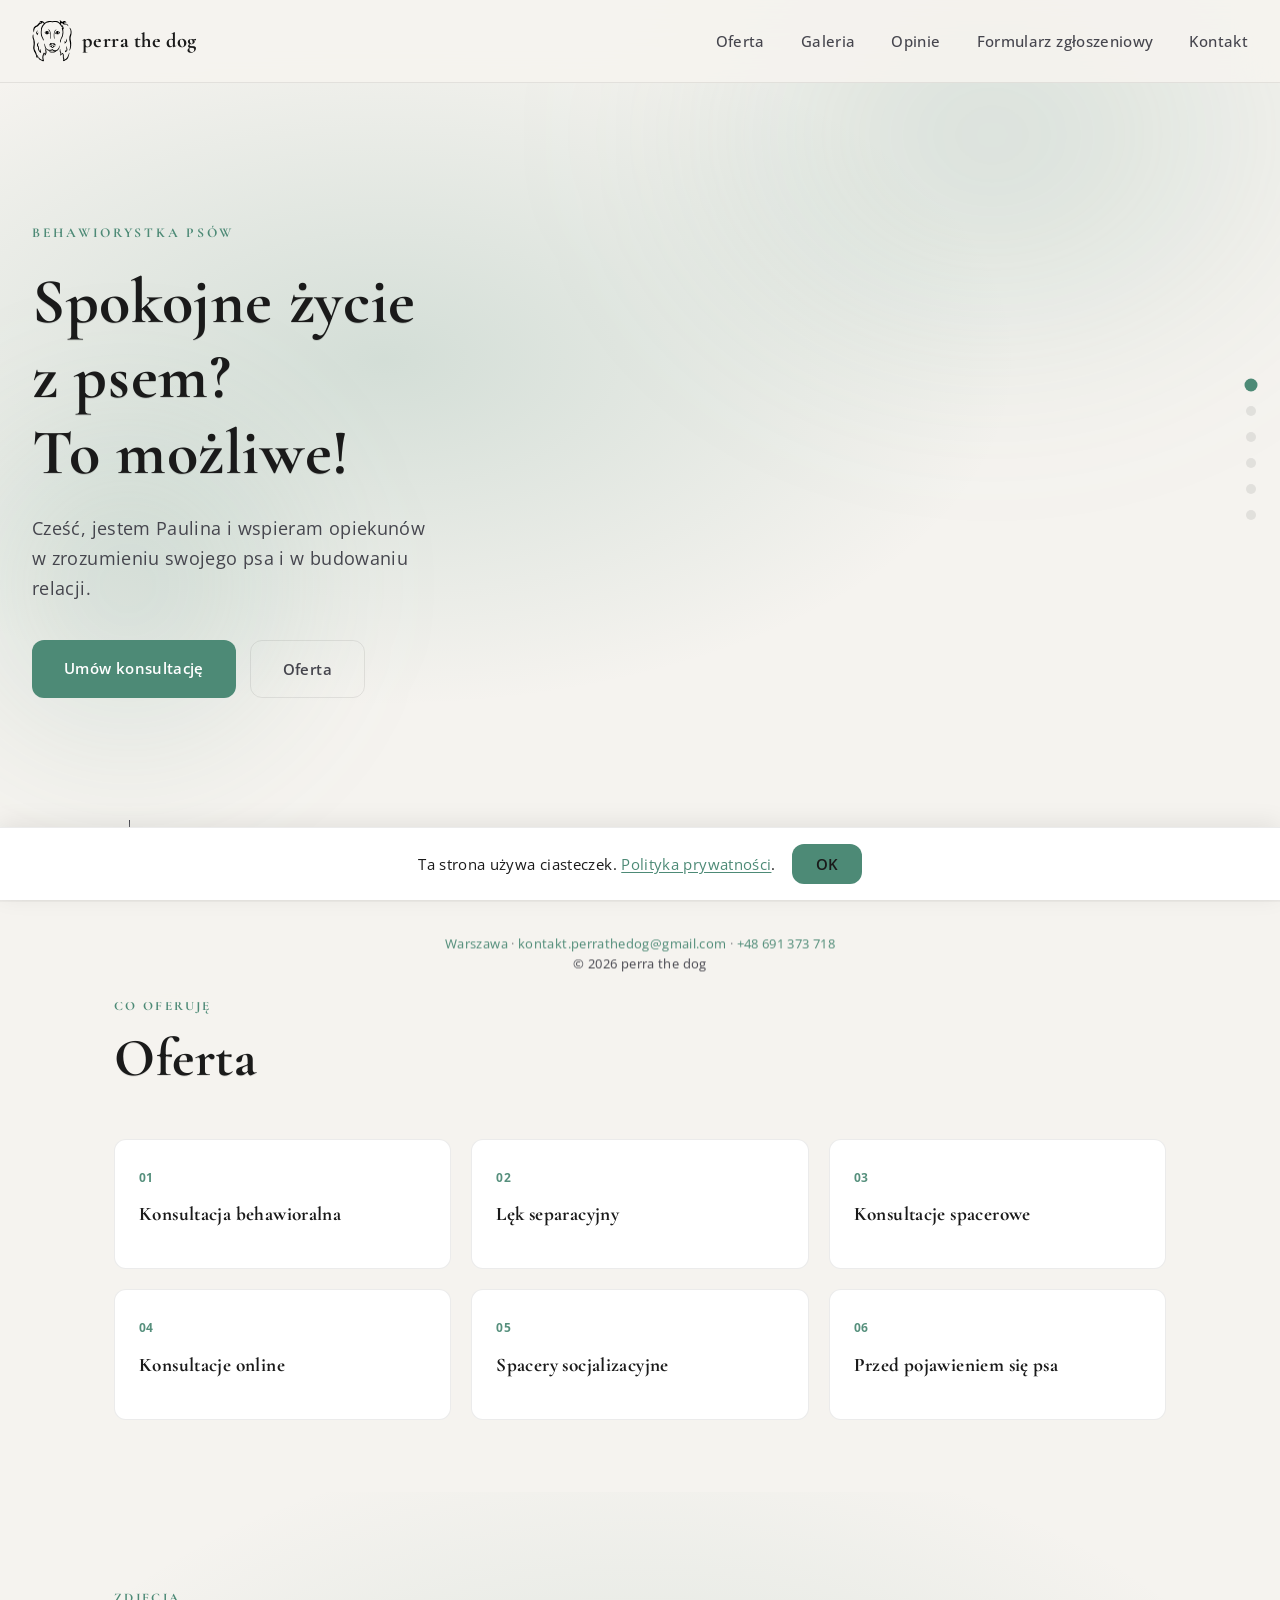
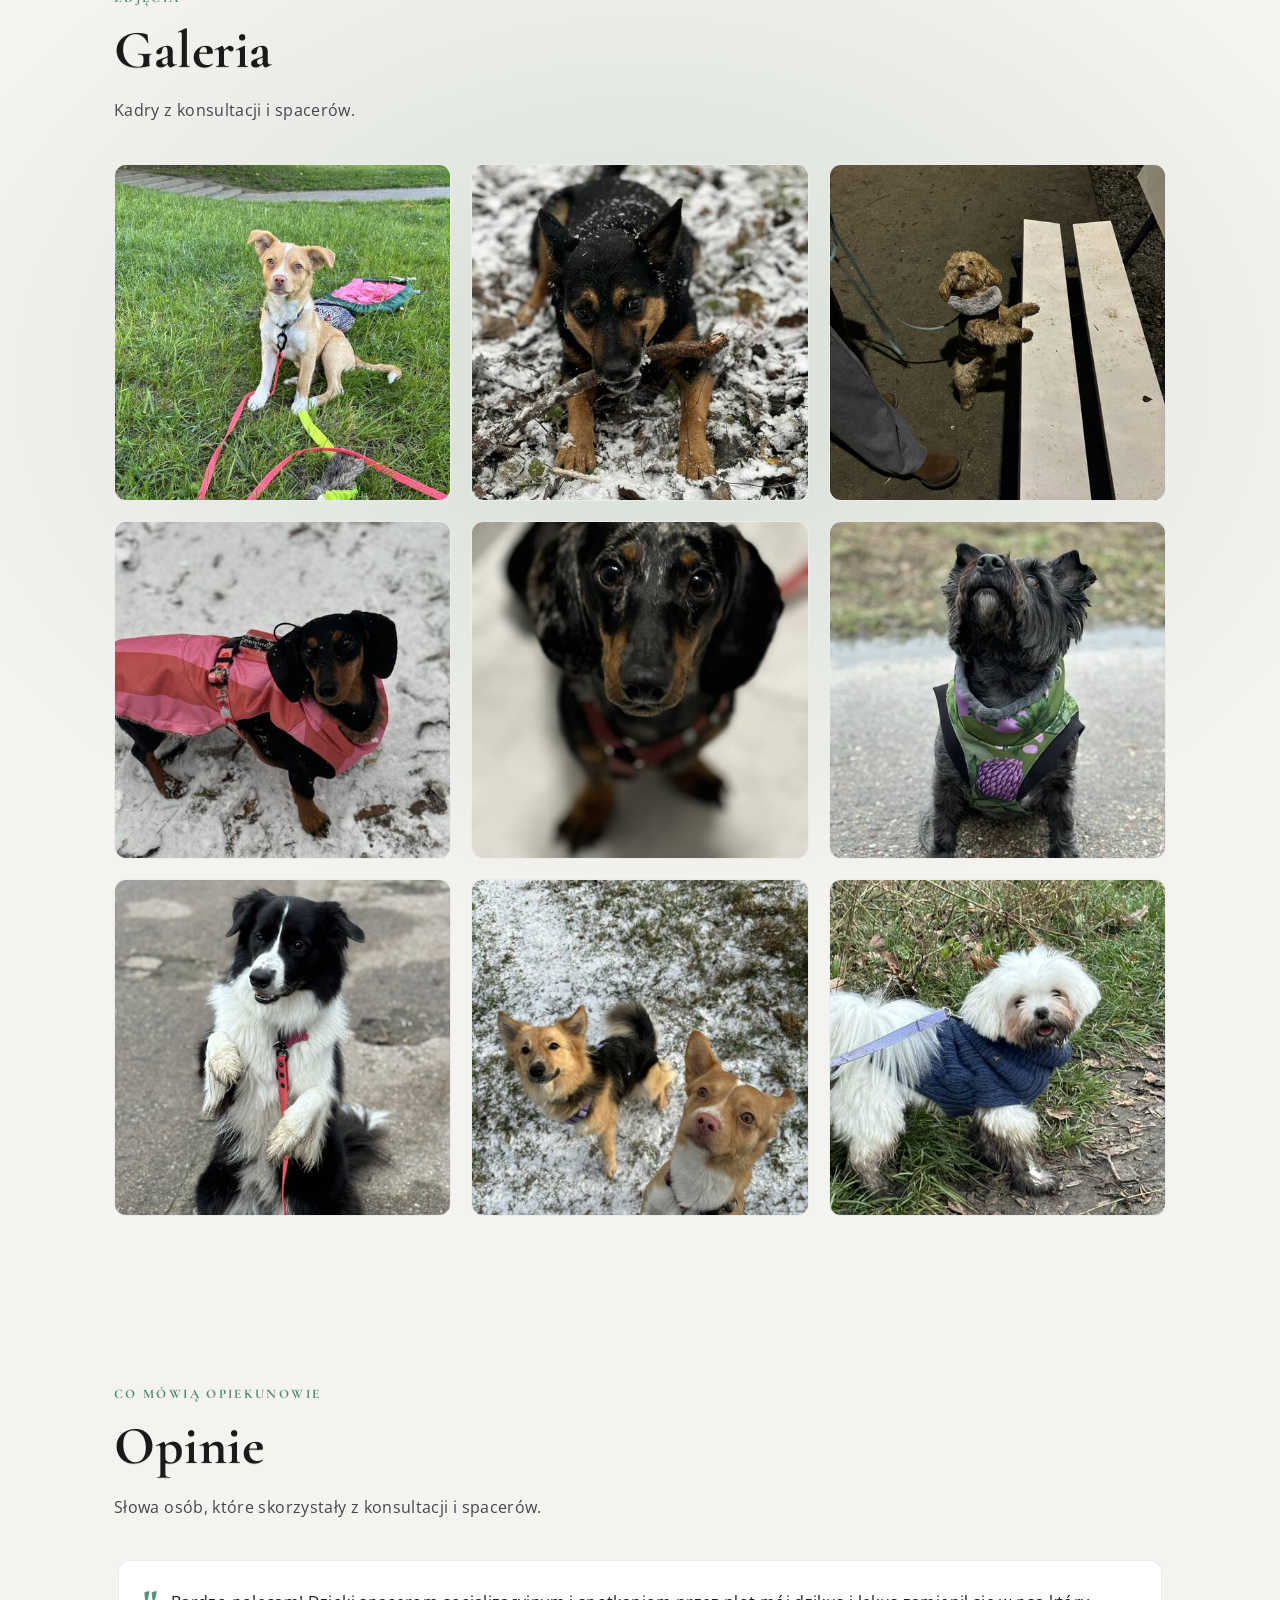
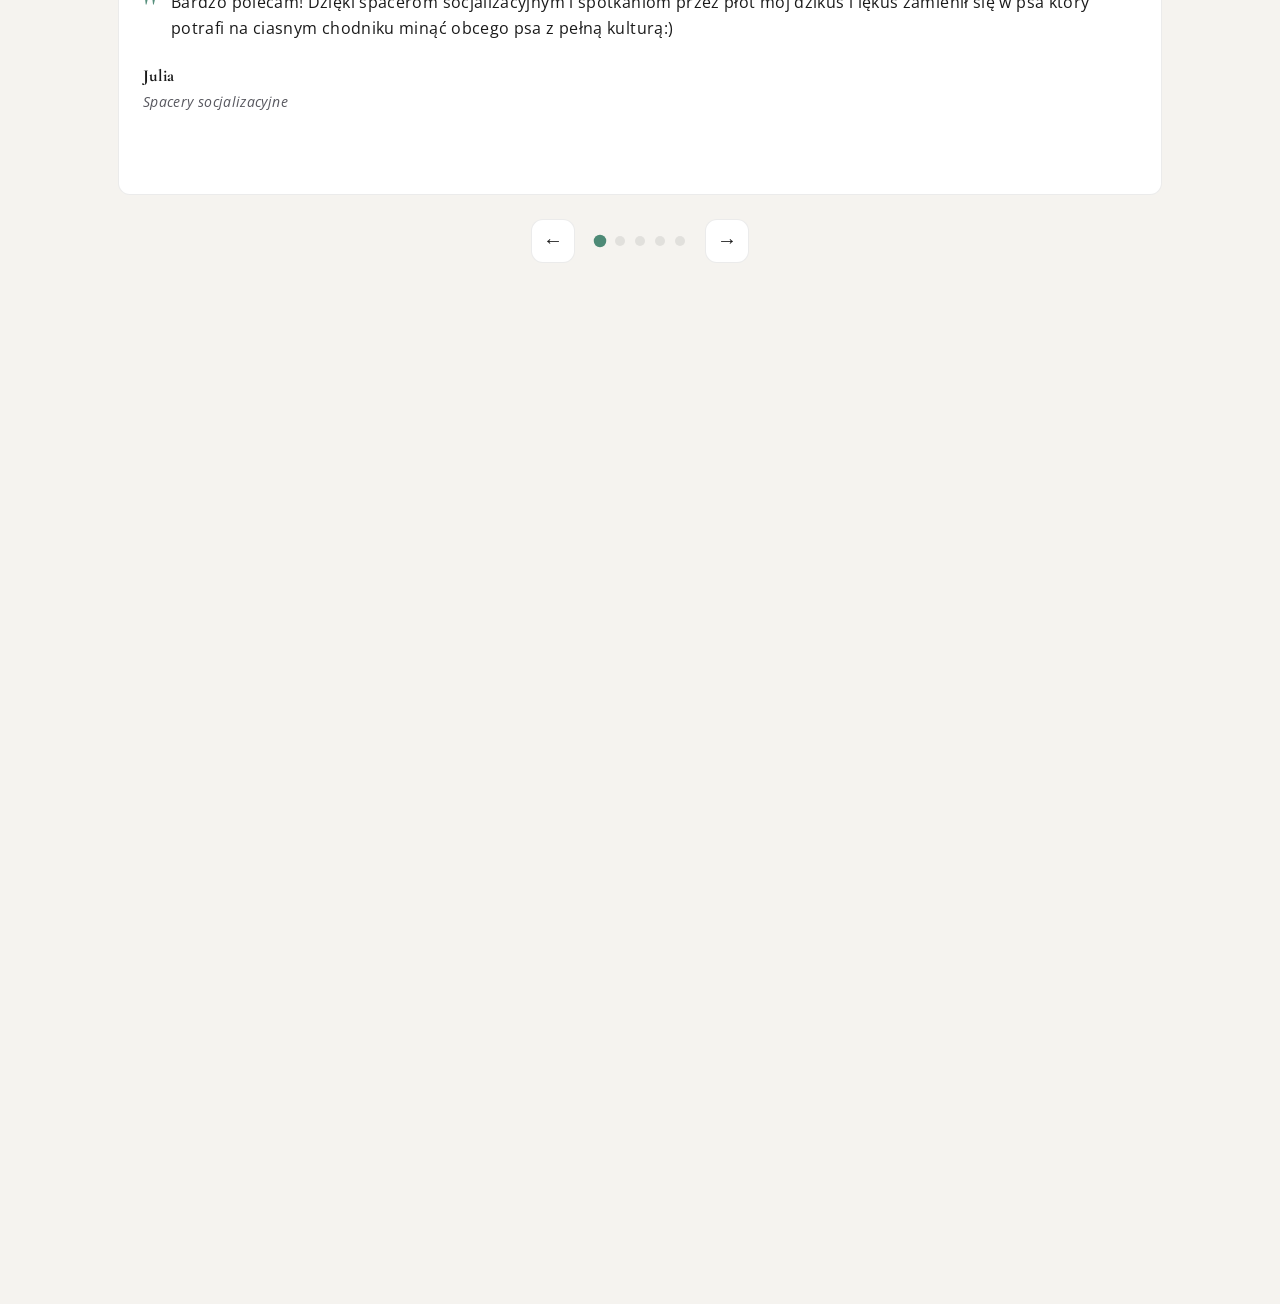
==== commit de75f43a: "Refactor accent color management in index.html and styles.css: consolidate accent styles, remove acc" ====
--- a/index.html
+++ b/index.html
@@ -27,8 +27,7 @@
   <link rel="preconnect" href="https://fonts.gstatic.com" crossorigin>
   <!-- Krytyczny CSS inline — pierwsze malowanie bez blokujących żądań -->
   <style>
-  :root{--bg:#f5f3ef;--bg-card:#fff;--border:rgba(0,0,0,.08);--text:#1a1a1a;--text-muted:#45454d;--accent:#1a1a1a;--accent-hover:#333;--accent-dim:rgba(0,0,0,.06);--accent-text:#fff;--font-heading:'Cormorant Garamond',Georgia,serif;--font-body:'Open Sans',system-ui,sans-serif;--ease:cubic-bezier(.4,0,.2,1);--radius:12px}
-  body.accent-mint{--accent:#4d8a76;--accent-hover:#3d7262;--accent-dim:rgba(77,138,118,.2);--accent-text:#1a1a1a}
+  :root{--bg:#f5f3ef;--bg-card:#fff;--border:rgba(0,0,0,.08);--text:#1a1a1a;--text-muted:#45454d;--accent:#4d8a76;--accent-hover:#3d7262;--accent-dim:rgba(77,138,118,.2);--accent-text:#1a1a1a;--font-heading:'Cormorant Garamond',Georgia,serif;--font-body:'Open Sans',system-ui,sans-serif;--ease:cubic-bezier(.4,0,.2,1);--radius:12px}
   *,*::before,*::after{box-sizing:border-box}
   html{scroll-behavior:smooth}
   .skip-link{position:absolute;top:-100px;left:24px;z-index:200;padding:12px 20px;background:var(--accent);color:var(--accent-text);font-weight:600;font-size:.9rem;text-decoration:none;border-radius:var(--radius)}
@@ -41,10 +40,6 @@
   .logo-text{display:inline-flex;align-items:baseline;gap:.24em}
   .logo-text span{color:var(--text)}
   .nav-right{display:flex;align-items:center;gap:28px}
-  .accent-toggle{display:flex;align-items:center;gap:2px;border:1px solid rgba(0,0,0,.06);border-radius:999px;padding:2px;background:rgba(255,255,255,.34)}
-  .accent-option{padding:5px 10px;font-family:var(--font-body);font-size:.72rem;font-weight:500;letter-spacing:.01em;color:rgba(26,26,26,.58);background:0;border:0;border-radius:999px;cursor:pointer;transition:color .2s var(--ease),background .2s var(--ease)}
-  .accent-option:hover{color:var(--text)}
-  .accent-option.active{background:rgba(0,0,0,.08);color:var(--text)}
   .nav-links{display:flex;gap:36px;list-style:none;margin:0;padding:0}
   .nav-links a{color:var(--text-muted);text-decoration:none;font-weight:500;font-size:.95rem}
   .nav-toggle{display:none;flex-direction:column;gap:5px;background:0;border:0;cursor:pointer;padding:8px}
@@ -61,6 +56,7 @@
   .btn-primary{background:var(--accent);color:#fff}
   .btn-ghost{background:0;color:var(--text-muted);border:1px solid var(--border)}
   @media(min-width:769px){.section{justify-content:flex-start}}
+  @media(min-width:769px) and (max-height:760px){.hero{padding-top:90px;padding-bottom:52px}.hero-inner{max-width:560px}.hero-label{margin-bottom:14px}.hero-title{font-size:clamp(2.35rem,5vw,3.35rem);margin-bottom:16px}.hero-desc{font-size:1rem;margin-bottom:24px;line-height:1.6}.hero-cta .btn{padding:14px 26px}.scroll-hint{bottom:22px}}
   @media(max-width:940px){.nav-toggle{display:flex}.nav-right{position:fixed;top:60px;left:0;right:0;flex-direction:column;padding:24px;background:var(--bg);border-bottom:1px solid var(--border);transform:translateY(-120%);opacity:0;visibility:hidden;transition:transform .3s,opacity .3s,visibility .3s}.nav-right.open{transform:translateY(0);opacity:1;visibility:visible}.nav-links{flex-direction:column;gap:12px}}
   @media(max-width:768px){.panel{padding:88px 0 40px}.hero{min-height:auto;padding-top:104px;padding-bottom:36px}.hero-cta{flex-direction:column;gap:12px}.hero-cta .btn{width:100%;text-align:center}}
   </style>
@@ -84,10 +80,6 @@
   <nav class="nav">
     <a href="#" class="logo"><img src="images/logo.svg" alt="perra the dog" class="logo-img"><span class="logo-text"><span>perra</span><span>the dog</span></span></a>
     <div class="nav-right">
-      <div class="accent-toggle" role="group" aria-label="Kolor akcentu">
-        <button type="button" class="accent-option" data-accent="black" aria-pressed="false">Czarny</button>
-        <button type="button" class="accent-option" data-accent="mint" aria-pressed="true">Miętowy</button>
-      </div>
       <ul id="nav-links" class="nav-links"><!-- wypełniane z config.json --></ul>
     </div>
     <button class="nav-toggle" aria-label="Menu"><span></span><span></span><span></span></button>
@@ -200,26 +192,6 @@
 
   <script>
     document.getElementById('year').textContent = new Date().getFullYear();
-
-    var ACCENT_KEY = 'perra-accent';
-    function getAccent() {
-      try { return localStorage.getItem(ACCENT_KEY) || 'mint'; } catch (e) { return 'mint'; }
-    }
-    function setAccent(value) {
-      try { localStorage.setItem(ACCENT_KEY, value); } catch (e) {}
-      document.body.classList.toggle('accent-mint', value === 'mint');
-      document.querySelectorAll('.accent-option').forEach(function(btn) {
-        var isActive = btn.getAttribute('data-accent') === value;
-        btn.classList.toggle('active', isActive);
-        btn.setAttribute('aria-pressed', isActive);
-      });
-    }
-    document.body.classList.toggle('accent-mint', getAccent() === 'mint');
-    document.querySelectorAll('.accent-option').forEach(function(btn) {
-      btn.classList.toggle('active', btn.getAttribute('data-accent') === getAccent());
-      btn.setAttribute('aria-pressed', btn.getAttribute('data-accent') === getAccent());
-      btn.addEventListener('click', function() { setAccent(btn.getAttribute('data-accent')); });
-    });
 
     var DEFAULT_CONFIG = {
       canonicalUrl: 'https://perrathedog.pl/',
--- a/styles.css
+++ b/styles.css
@@ -7,23 +7,15 @@
   --border: rgba(0, 0, 0, 0.08);
   --text: #1a1a1a;
   --text-muted: #45454d;
-  /* Akcent domyślnie czarny; przełącznik w nav: Miętowy */
-  --accent: #1a1a1a;
-  --accent-hover: #333333;
-  --accent-dim: rgba(0, 0, 0, 0.06);
-  --accent-text: #ffffff;
+  --accent: #4d8a76;
+  --accent-hover: #3d7262;
+  --accent-dim: rgba(77, 138, 118, 0.2);
+  --accent-text: #1a1a1a;
   --white: #ffffff;
   --font-heading: 'Cormorant Garamond', Georgia, 'Times New Roman', serif;
   --font-body: 'Open Sans', system-ui, -apple-system, BlinkMacSystemFont, sans-serif;
   --ease: cubic-bezier(0.4, 0, 0.2, 1);
   --radius: 12px;
-}
-
-body.accent-mint {
-  --accent: #4d8a76;
-  --accent-hover: #3d7262;
-  --accent-dim: rgba(77, 138, 118, 0.2);
-  --accent-text: #1a1a1a;
 }
 
 *, *::before, *::after { box-sizing: border-box; }
@@ -116,35 +108,6 @@
   display: flex;
   align-items: center;
   gap: 28px;
-}
-.accent-toggle {
-  display: flex;
-  align-items: center;
-  gap: 2px;
-  border: 1px solid rgba(0, 0, 0, 0.06);
-  border-radius: 999px;
-  padding: 2px;
-  background: rgba(255, 255, 255, 0.34);
-}
-.accent-option {
-  padding: 5px 10px;
-  font-family: var(--font-body);
-  font-size: 0.72rem;
-  font-weight: 500;
-  letter-spacing: 0.01em;
-  color: rgba(26, 26, 26, 0.58);
-  background: none;
-  border: none;
-  border-radius: 999px;
-  cursor: pointer;
-  transition: color 0.2s var(--ease), background 0.2s var(--ease);
-}
-.accent-option:hover {
-  color: var(--text);
-}
-.accent-option.active {
-  background: rgba(0, 0, 0, 0.08);
-  color: var(--text);
 }
 .nav-links {
   display: flex;
@@ -503,6 +466,34 @@
   transform: translateY(-2px);
 }
 
+@media (min-width: 769px) and (max-height: 760px) {
+  .hero {
+    padding-top: 90px;
+    padding-bottom: 52px;
+  }
+  .hero-inner {
+    max-width: 560px;
+  }
+  .hero-label {
+    margin-bottom: 14px;
+  }
+  .hero-title {
+    font-size: clamp(2.35rem, 5vw, 3.35rem);
+    margin-bottom: 16px;
+  }
+  .hero-desc {
+    font-size: 1rem;
+    margin-bottom: 24px;
+    line-height: 1.6;
+  }
+  .hero-cta .btn {
+    padding: 14px 26px;
+  }
+  .scroll-hint {
+    bottom: 22px;
+  }
+}
+
 /* --- Section blocks: wszędzie jasne tło, rozróżnienie delikatnym akcentem --- */
 .section {
   position: relative;
--- a/styles.css
+++ b/styles.css
@@ -7,23 +7,15 @@
   --border: rgba(0, 0, 0, 0.08);
   --text: #1a1a1a;
   --text-muted: #45454d;
-  /* Akcent domyślnie czarny; przełącznik w nav: Miętowy */
-  --accent: #1a1a1a;
-  --accent-hover: #333333;
-  --accent-dim: rgba(0, 0, 0, 0.06);
-  --accent-text: #ffffff;
+  --accent: #4d8a76;
+  --accent-hover: #3d7262;
+  --accent-dim: rgba(77, 138, 118, 0.2);
+  --accent-text: #1a1a1a;
   --white: #ffffff;
   --font-heading: 'Cormorant Garamond', Georgia, 'Times New Roman', serif;
   --font-body: 'Open Sans', system-ui, -apple-system, BlinkMacSystemFont, sans-serif;
   --ease: cubic-bezier(0.4, 0, 0.2, 1);
   --radius: 12px;
-}
-
-body.accent-mint {
-  --accent: #4d8a76;
-  --accent-hover: #3d7262;
-  --accent-dim: rgba(77, 138, 118, 0.2);
-  --accent-text: #1a1a1a;
 }
 
 *, *::before, *::after { box-sizing: border-box; }
@@ -116,35 +108,6 @@
   display: flex;
   align-items: center;
   gap: 28px;
-}
-.accent-toggle {
-  display: flex;
-  align-items: center;
-  gap: 2px;
-  border: 1px solid rgba(0, 0, 0, 0.06);
-  border-radius: 999px;
-  padding: 2px;
-  background: rgba(255, 255, 255, 0.34);
-}
-.accent-option {
-  padding: 5px 10px;
-  font-family: var(--font-body);
-  font-size: 0.72rem;
-  font-weight: 500;
-  letter-spacing: 0.01em;
-  color: rgba(26, 26, 26, 0.58);
-  background: none;
-  border: none;
-  border-radius: 999px;
-  cursor: pointer;
-  transition: color 0.2s var(--ease), background 0.2s var(--ease);
-}
-.accent-option:hover {
-  color: var(--text);
-}
-.accent-option.active {
-  background: rgba(0, 0, 0, 0.08);
-  color: var(--text);
 }
 .nav-links {
   display: flex;
@@ -503,6 +466,34 @@
   transform: translateY(-2px);
 }
 
+@media (min-width: 769px) and (max-height: 760px) {
+  .hero {
+    padding-top: 90px;
+    padding-bottom: 52px;
+  }
+  .hero-inner {
+    max-width: 560px;
+  }
+  .hero-label {
+    margin-bottom: 14px;
+  }
+  .hero-title {
+    font-size: clamp(2.35rem, 5vw, 3.35rem);
+    margin-bottom: 16px;
+  }
+  .hero-desc {
+    font-size: 1rem;
+    margin-bottom: 24px;
+    line-height: 1.6;
+  }
+  .hero-cta .btn {
+    padding: 14px 26px;
+  }
+  .scroll-hint {
+    bottom: 22px;
+  }
+}
+
 /* --- Section blocks: wszędzie jasne tło, rozróżnienie delikatnym akcentem --- */
 .section {
   position: relative;
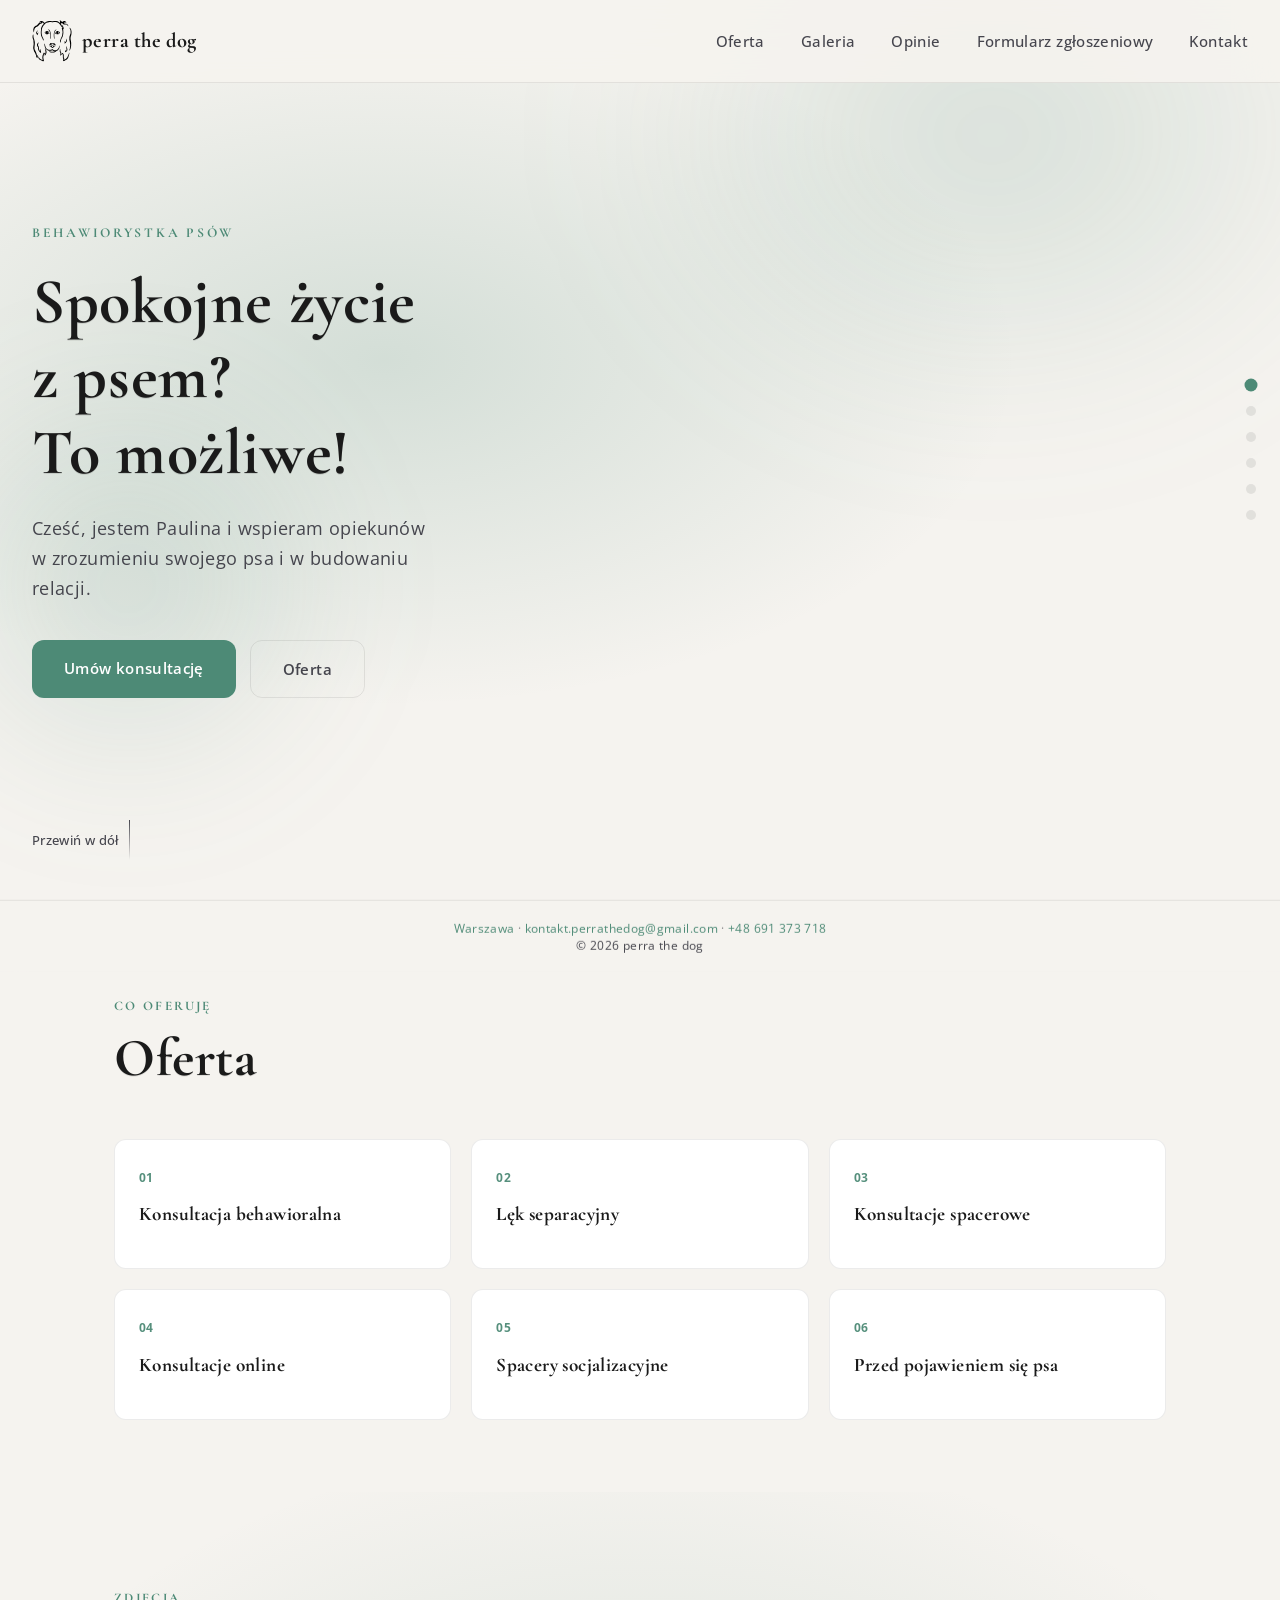
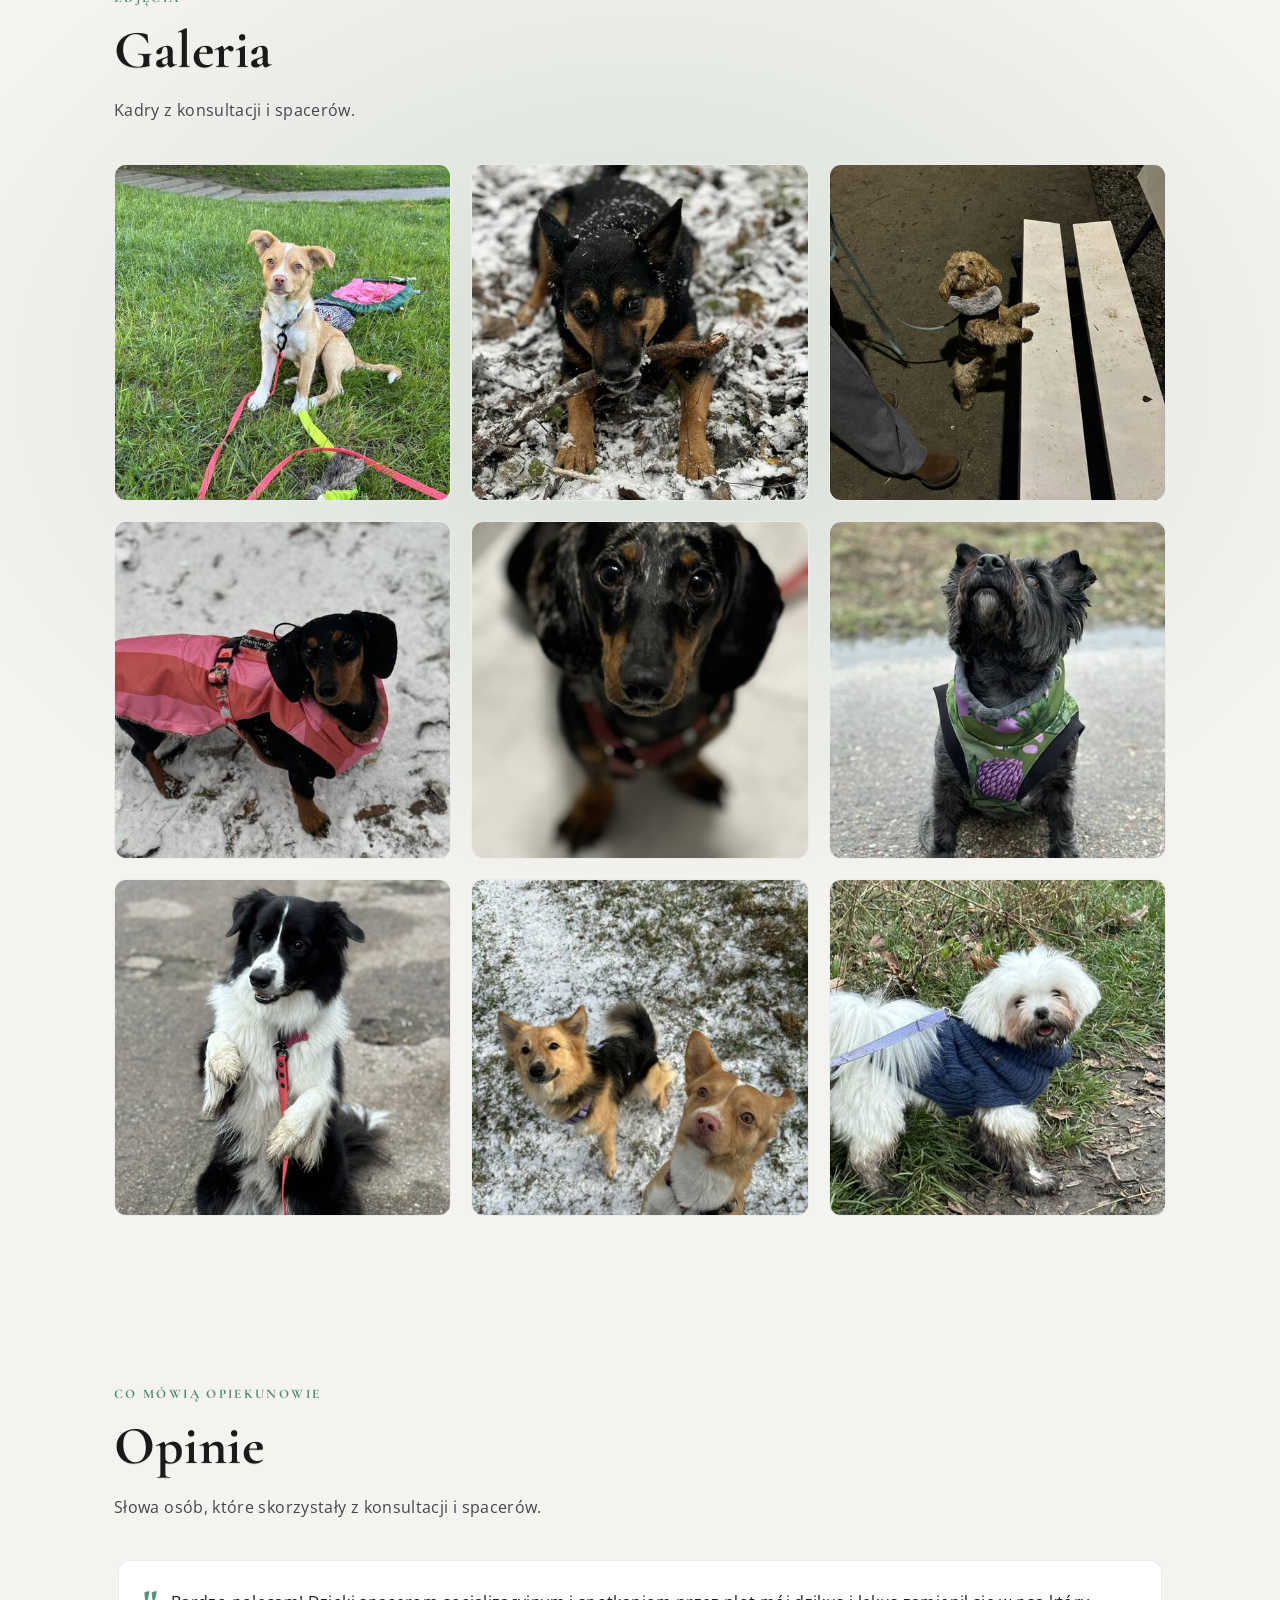
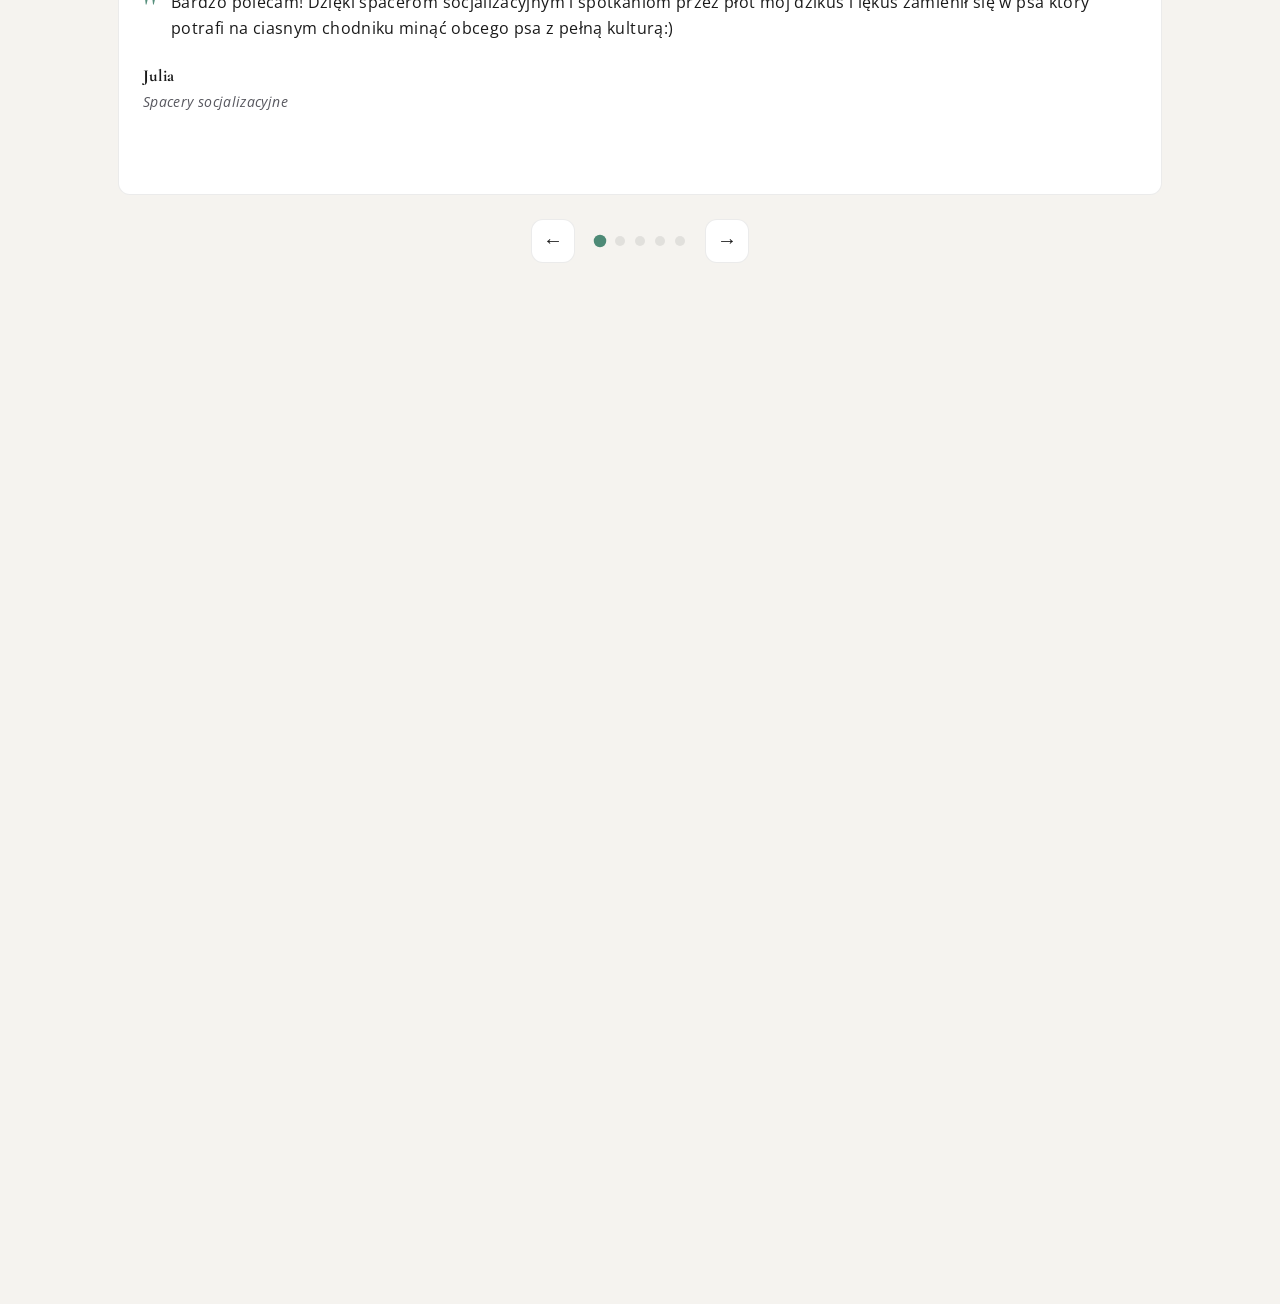
==== commit 2615ce2f: "Remove cookie consent bar and associated styles from index.html and styles.css to streamline user ex" ====
--- a/index.html
+++ b/index.html
@@ -181,11 +181,6 @@
     <img id="gallery-lightbox-image" class="gallery-lightbox-image" alt="">
   </div>
 
-  <div id="cookie-bar" class="cookie-bar" role="dialog" aria-label="Informacja o ciasteczkach">
-    <p class="cookie-bar-text">Ta strona używa ciasteczek. <a href="#polityka" id="cookie-policy-link">Polityka prywatności</a>.</p>
-    <button type="button" class="cookie-bar-btn" id="cookie-bar-accept">OK</button>
-  </div>
-
   <a href="#" id="back-to-top" class="back-to-top" aria-label="Przewiń do góry">
     <svg class="back-to-top-icon" viewBox="0 0 24 24" fill="none" stroke="currentColor" stroke-width="2.5" stroke-linecap="round" stroke-linejoin="round" aria-hidden="true"><path d="M18 15l-6-6-6 6"/></svg>
   </a>
@@ -193,26 +188,6 @@
   <script>
     document.getElementById('year').textContent = new Date().getFullYear();
 
-    var DEFAULT_CONFIG = {
-      canonicalUrl: 'https://perrathedog.pl/',
-      sections: [
-        { id: 'hero', visible: true, order: 0, label: 'Start', sectionLabel: 'Behawiorystka psów', title: 'Spokojne życie z psem?\nTo możliwe!', intro: 'Cześć, jestem Paulina i wspieram opiekunów w zrozumieniu swojego psa i w budowaniu relacji.' },
-        { id: 'oferta', visible: true, order: 1, label: 'Oferta', sectionLabel: 'Co oferuję', title: 'Oferta', intro: '' },
-        { id: 'galeria', visible: true, order: 2, label: 'Galeria', sectionLabel: 'Zdjęcia', title: 'Galeria', intro: 'Kadry z konsultacji i spacerów.' },
-        { id: 'opinie', visible: true, order: 3, label: 'Opinie', sectionLabel: 'Co mówią opiekunowie', title: 'Opinie', intro: 'Słowa osób, które skorzystały z konsultacji i spacerów.' },
-        { id: 'formularz-zgloszeniowy', visible: true, order: 4, label: 'Formularz zgłoszeniowy', sectionLabel: 'Zapisz się', title: 'Formularz zgłoszeniowy', intro: 'Wypełnij formularz — odpowiem najszybciej jak to możliwe.' },
-        { id: 'kontakt', visible: true, order: 5, label: 'Kontakt', sectionLabel: 'Bądźmy w kontakcie', title: 'Kontakt', intro: '' }
-      ],
-      forms: [
-        { title: 'Konsultacja behawioralna', description: 'Umów pierwszą konsultację', url: '#' },
-        { title: 'Szkolenie', description: 'Zapisz się na szkolenie grupowe', url: '#' }
-      ],
-      socials: [
-        { name: 'Instagram', url: '#', icon: 'instagram' },
-        { name: 'Facebook', url: '#', icon: 'facebook' }
-      ],
-      footer: { city: 'Warszawa', mapUrl: '', email: 'email@example.pl', phoneHref: '+48123456789', phoneDisplay: '+48 123 456 789' }
-    };
     function escapeHtml(text) {
       var div = document.createElement('div');
       div.textContent = text;
@@ -399,9 +374,8 @@
         applyConfig(cfg);
         loadData(servicesDataPromise);
       })
-      .catch(function() {
-        applyConfig(DEFAULT_CONFIG);
-        loadData(servicesDataPromise);
+      .catch(function(err) {
+        console.error('Nie udalo sie zaladowac config.json', err);
       });
 
     function loadData(servicesPromise) {
@@ -748,17 +722,6 @@
       observer.observe(panel);
     });
 
-    var COOKIE_CONSENT_KEY = 'perra-cookies-accepted';
-    var cookieBar = document.getElementById('cookie-bar');
-    if (cookieBar) {
-      try {
-        if (localStorage.getItem(COOKIE_CONSENT_KEY)) cookieBar.classList.add('hidden');
-      } catch (e) {}
-      document.getElementById('cookie-bar-accept').addEventListener('click', function() {
-        try { localStorage.setItem(COOKIE_CONSENT_KEY, '1'); } catch (e) {}
-        cookieBar.classList.add('hidden');
-      });
-    }
   </script>
 </body>
 </html>
--- a/styles.css
+++ b/styles.css
@@ -42,8 +42,7 @@
 }
 
 a:focus-visible,
-button:focus-visible,
-.accent-option:focus-visible {
+button:focus-visible {
   outline: 2px solid var(--accent);
   outline-offset: 2px;
 }
@@ -167,7 +166,6 @@
     opacity: 1;
     visibility: visible;
   }
-  .accent-toggle { align-self: flex-start; }
   .nav-links { flex-direction: column; gap: 12px; }
 }
 
@@ -222,7 +220,7 @@
 /* Przycisk „Do góry” — nad stopką (z-index wyższy niż footer), ikona strzałki */
 .back-to-top {
   position: fixed;
-  bottom: 76px;
+  bottom: 58px;
   right: 28px;
   z-index: 80;
   width: 48px;
@@ -264,7 +262,7 @@
 }
 @media (max-width: 900px) {
   .back-to-top {
-    bottom: 80px;
+    bottom: 64px;
     right: 20px;
     width: 44px;
     height: 44px;
@@ -929,65 +927,6 @@
   backface-visibility: hidden;
 }
 
-/* --- Cookie bar --- */
-.cookie-bar {
-  position: fixed;
-  bottom: 0;
-  left: 0;
-  right: 0;
-  z-index: 90;
-  display: flex;
-  align-items: center;
-  justify-content: center;
-  flex-wrap: wrap;
-  gap: 16px;
-  padding: 16px 24px;
-  background: var(--bg-card);
-  border-top: 1px solid var(--border);
-  box-shadow: 0 -4px 24px rgba(0, 0, 0, 0.08);
-  transition: transform 0.35s var(--ease), visibility 0.35s;
-}
-.cookie-bar.hidden {
-  transform: translateY(100%);
-  visibility: hidden;
-}
-.cookie-bar-text {
-  margin: 0;
-  font-size: 0.95rem;
-  color: var(--text);
-}
-.cookie-bar-text a {
-  color: var(--accent);
-  text-decoration: underline;
-  text-underline-offset: 2px;
-}
-.cookie-bar-text a:hover {
-  color: var(--accent-hover);
-}
-.cookie-bar-btn {
-  padding: 10px 24px;
-  font-family: var(--font-body);
-  font-size: 0.95rem;
-  font-weight: 600;
-  color: var(--accent-text);
-  background: var(--accent);
-  border: none;
-  border-radius: var(--radius);
-  cursor: pointer;
-  transition: background 0.2s var(--ease);
-}
-.cookie-bar-btn:hover {
-  background: var(--accent-hover);
-}
-.cookie-bar-btn:focus-visible {
-  outline: 2px solid var(--accent);
-  outline-offset: 2px;
-}
-@media (max-width: 560px) {
-  .cookie-bar { padding: 14px 20px; gap: 12px; }
-  .cookie-bar-text { font-size: 0.9rem; text-align: center; }
-}
-
 @media (max-width: 1000px) {
   .services-grid { grid-template-columns: repeat(2, 1fr); }
 }
@@ -1172,7 +1111,7 @@
   left: 0;
   right: 0;
   z-index: 70;
-  padding: 10px 24px;
+  padding: 6px 20px;
   border-top: 1px solid var(--border);
   background: rgba(245, 243, 239, 0.95);
   backdrop-filter: blur(12px);
@@ -1189,13 +1128,15 @@
 }
 .footer--minimal .footer-copy {
   margin: 0;
-  font-size: 0.8rem;
-  color: var(--text-muted);
+  font-size: 0.76rem;
+  color: var(--text-muted);
+  line-height: 1.35;
 }
 .footer--minimal .footer-contact-info {
-  margin: 4px 0 0 0;
-  font-size: 0.8rem;
-  color: var(--text-muted);
+  margin: 2px 0 0 0;
+  font-size: 0.76rem;
+  color: var(--text-muted);
+  line-height: 1.35;
 }
 .footer--minimal .footer-contact-info .contact-info-link {
   color: var(--accent);
@@ -1205,7 +1146,7 @@
   opacity: 0.7;
 }
 .footer {
-  padding: 28px 24px;
+  padding: 18px;
   border-top: 1px solid var(--border);
   text-align: center;
 }
--- a/styles.css
+++ b/styles.css
@@ -42,8 +42,7 @@
 }
 
 a:focus-visible,
-button:focus-visible,
-.accent-option:focus-visible {
+button:focus-visible {
   outline: 2px solid var(--accent);
   outline-offset: 2px;
 }
@@ -167,7 +166,6 @@
     opacity: 1;
     visibility: visible;
   }
-  .accent-toggle { align-self: flex-start; }
   .nav-links { flex-direction: column; gap: 12px; }
 }
 
@@ -222,7 +220,7 @@
 /* Przycisk „Do góry” — nad stopką (z-index wyższy niż footer), ikona strzałki */
 .back-to-top {
   position: fixed;
-  bottom: 76px;
+  bottom: 58px;
   right: 28px;
   z-index: 80;
   width: 48px;
@@ -264,7 +262,7 @@
 }
 @media (max-width: 900px) {
   .back-to-top {
-    bottom: 80px;
+    bottom: 64px;
     right: 20px;
     width: 44px;
     height: 44px;
@@ -929,65 +927,6 @@
   backface-visibility: hidden;
 }
 
-/* --- Cookie bar --- */
-.cookie-bar {
-  position: fixed;
-  bottom: 0;
-  left: 0;
-  right: 0;
-  z-index: 90;
-  display: flex;
-  align-items: center;
-  justify-content: center;
-  flex-wrap: wrap;
-  gap: 16px;
-  padding: 16px 24px;
-  background: var(--bg-card);
-  border-top: 1px solid var(--border);
-  box-shadow: 0 -4px 24px rgba(0, 0, 0, 0.08);
-  transition: transform 0.35s var(--ease), visibility 0.35s;
-}
-.cookie-bar.hidden {
-  transform: translateY(100%);
-  visibility: hidden;
-}
-.cookie-bar-text {
-  margin: 0;
-  font-size: 0.95rem;
-  color: var(--text);
-}
-.cookie-bar-text a {
-  color: var(--accent);
-  text-decoration: underline;
-  text-underline-offset: 2px;
-}
-.cookie-bar-text a:hover {
-  color: var(--accent-hover);
-}
-.cookie-bar-btn {
-  padding: 10px 24px;
-  font-family: var(--font-body);
-  font-size: 0.95rem;
-  font-weight: 600;
-  color: var(--accent-text);
-  background: var(--accent);
-  border: none;
-  border-radius: var(--radius);
-  cursor: pointer;
-  transition: background 0.2s var(--ease);
-}
-.cookie-bar-btn:hover {
-  background: var(--accent-hover);
-}
-.cookie-bar-btn:focus-visible {
-  outline: 2px solid var(--accent);
-  outline-offset: 2px;
-}
-@media (max-width: 560px) {
-  .cookie-bar { padding: 14px 20px; gap: 12px; }
-  .cookie-bar-text { font-size: 0.9rem; text-align: center; }
-}
-
 @media (max-width: 1000px) {
   .services-grid { grid-template-columns: repeat(2, 1fr); }
 }
@@ -1172,7 +1111,7 @@
   left: 0;
   right: 0;
   z-index: 70;
-  padding: 10px 24px;
+  padding: 6px 20px;
   border-top: 1px solid var(--border);
   background: rgba(245, 243, 239, 0.95);
   backdrop-filter: blur(12px);
@@ -1189,13 +1128,15 @@
 }
 .footer--minimal .footer-copy {
   margin: 0;
-  font-size: 0.8rem;
-  color: var(--text-muted);
+  font-size: 0.76rem;
+  color: var(--text-muted);
+  line-height: 1.35;
 }
 .footer--minimal .footer-contact-info {
-  margin: 4px 0 0 0;
-  font-size: 0.8rem;
-  color: var(--text-muted);
+  margin: 2px 0 0 0;
+  font-size: 0.76rem;
+  color: var(--text-muted);
+  line-height: 1.35;
 }
 .footer--minimal .footer-contact-info .contact-info-link {
   color: var(--accent);
@@ -1205,7 +1146,7 @@
   opacity: 0.7;
 }
 .footer {
-  padding: 28px 24px;
+  padding: 18px;
   border-top: 1px solid var(--border);
   text-align: center;
 }
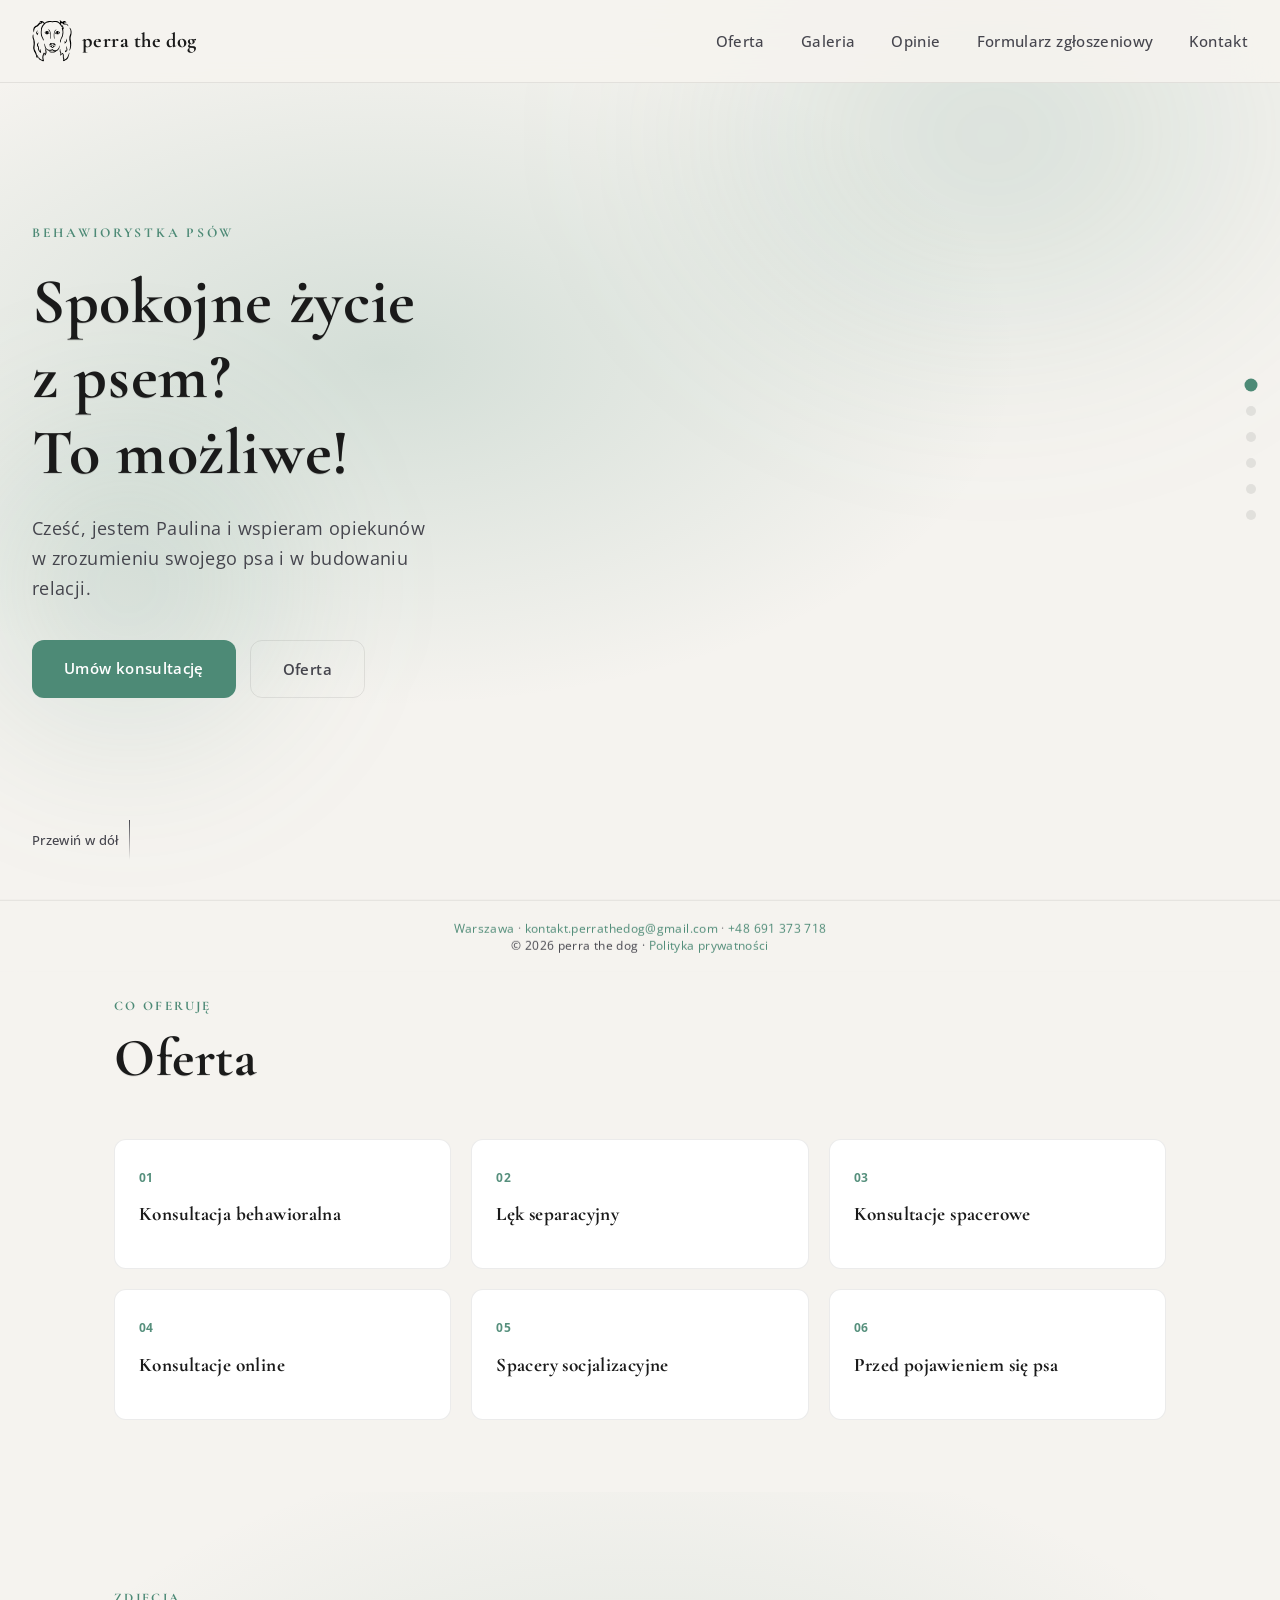
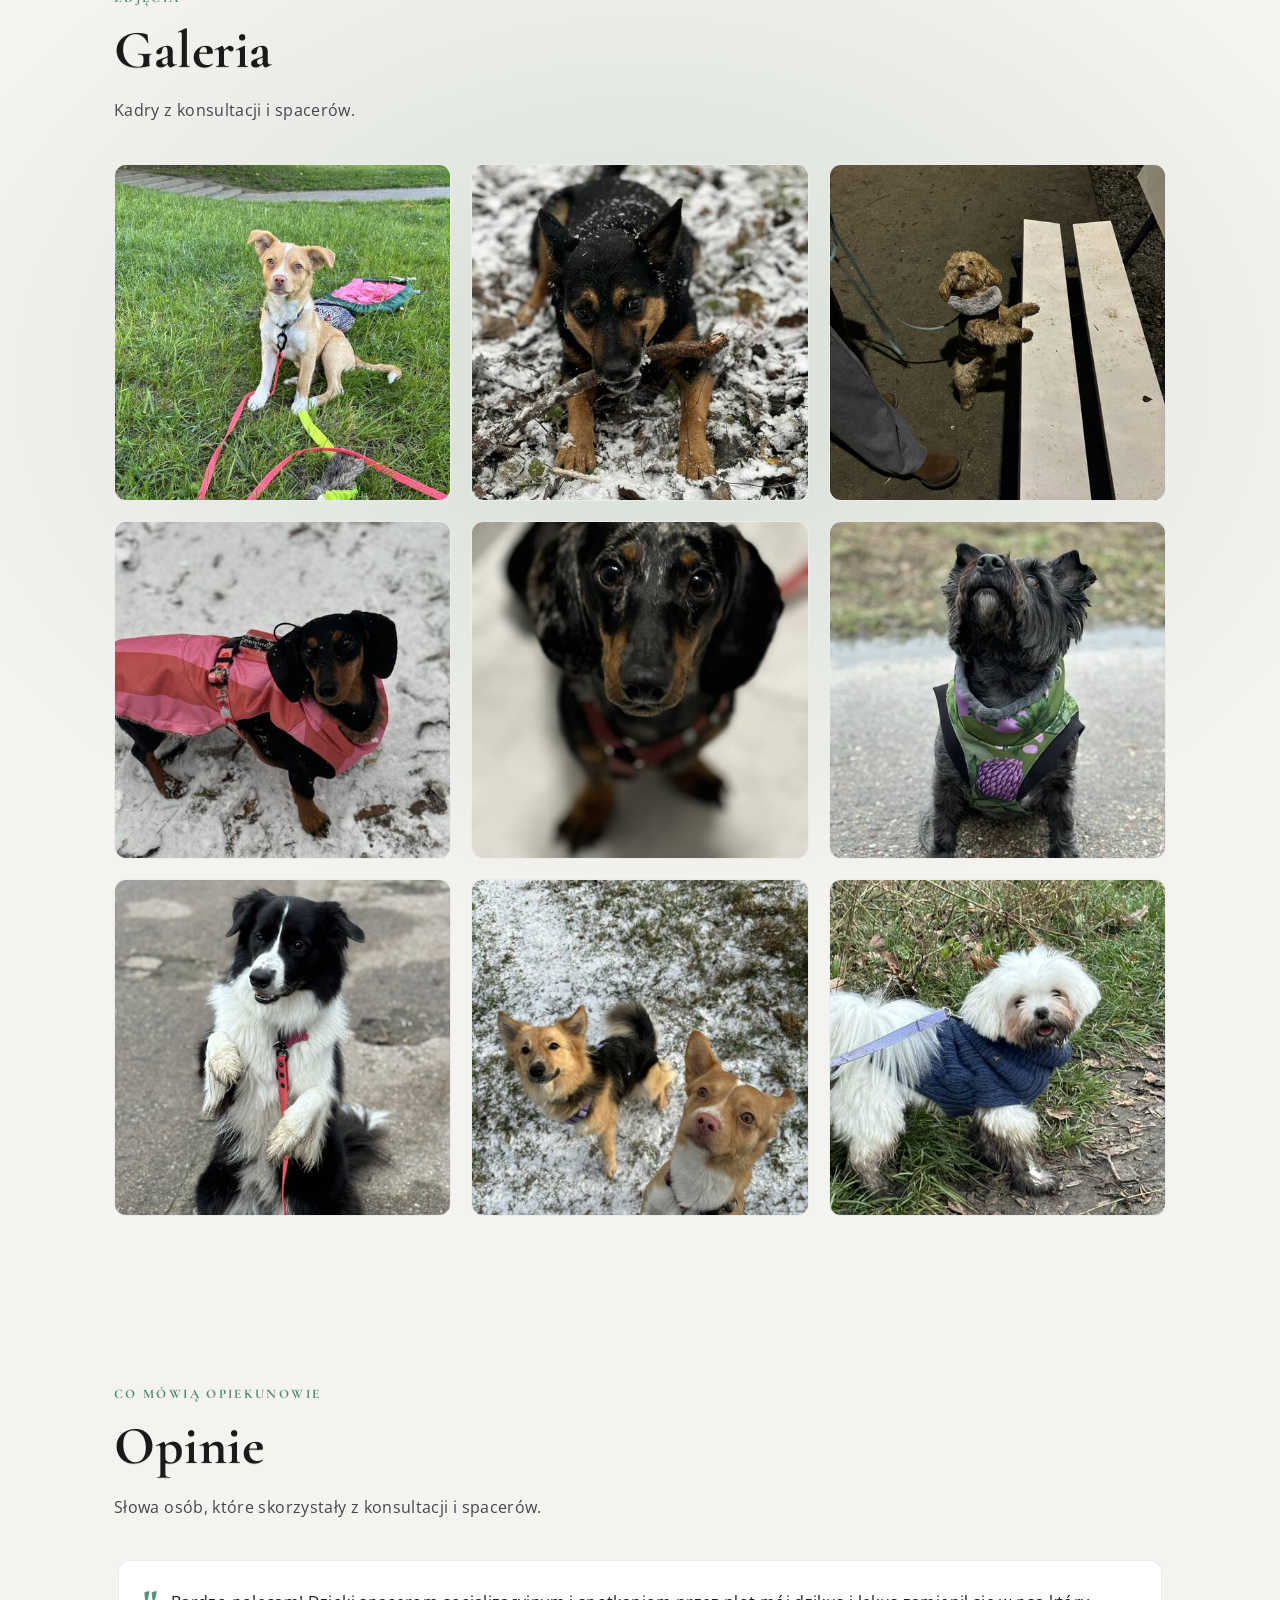
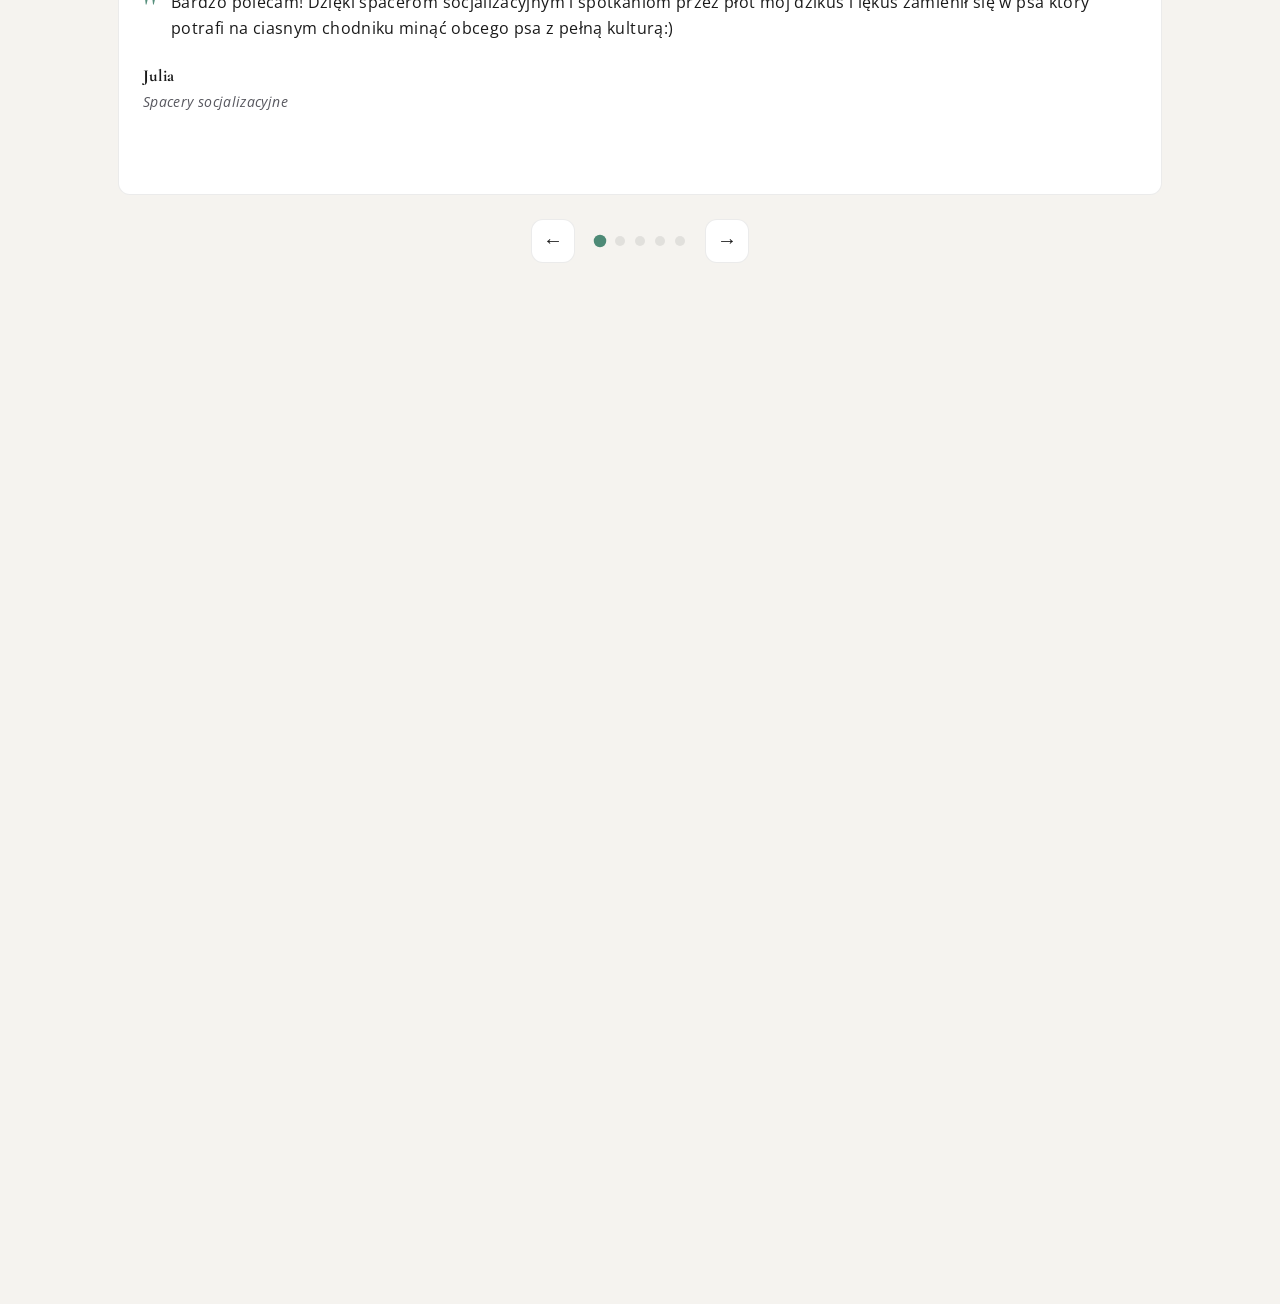
==== commit dd5b1853: "Update form URL in config.json and index.html to a relative path for improved navigation; enhance fo" ====
--- a/index.html
+++ b/index.html
@@ -99,7 +99,7 @@
         <h1 class="hero-title">Spokojne życie z&nbsp;psem?<br>To możliwe!</h1>
         <p class="hero-desc">Cześć, jestem Paulina i wspieram opiekunów w zrozumieniu swojego psa i w budowaniu relacji.</p>
         <div class="hero-cta">
-          <a href="https://docs.google.com/forms/d/e/1FAIpQLSeBlmSgW0-hdwdbopPXT_53mEr9x1yb5A2fLIOyeW7F5iZQrQ/viewform?vc=0&c=0&w=1&flr=0&fbclid=PAZXh0bgNhZW0CMTEAc3J0YwZhcHBfaWQMMjU2MjgxMDQwNTU4AAGnId3qJH6wY5iweP23WpGJVY0xX39S6X0VwL5pXA8Rv9wchYk6CHDRBomHZ7g_aem_sLCSSdq3QrEYQtWFdeJs2g" class="btn btn-primary">Umów konsultację</a>
+          <a href="formularz/" class="btn btn-primary">Umów konsultację</a>
           <a href="#oferta" class="btn btn-ghost">Oferta</a>
         </div>
       </div>
@@ -172,7 +172,7 @@
   <footer id="minimal-footer" class="footer footer--minimal">
     <div class="footer-inner wrap">
       <p id="footer-contact-info" class="footer-contact-info"><!-- Warszawa, email, telefon z config.json --></p>
-      <p class="footer-copy">© <span id="year"></span> perra the dog</p>
+      <p class="footer-copy">© <span id="year"></span> perra the dog <span class="contact-info-sep">·</span> <a href="polityka-prywatnosci.html" class="footer-legal-link">Polityka prywatności</a></p>
     </div>
   </footer>
 
--- a/styles.css
+++ b/styles.css
@@ -1132,6 +1132,13 @@
   color: var(--text-muted);
   line-height: 1.35;
 }
+.footer-legal-link {
+  color: var(--accent);
+  text-decoration: none;
+}
+.footer-legal-link:hover {
+  color: var(--accent-hover);
+}
 .footer--minimal .footer-contact-info {
   margin: 2px 0 0 0;
   font-size: 0.76rem;
--- a/styles.css
+++ b/styles.css
@@ -1132,6 +1132,13 @@
   color: var(--text-muted);
   line-height: 1.35;
 }
+.footer-legal-link {
+  color: var(--accent);
+  text-decoration: none;
+}
+.footer-legal-link:hover {
+  color: var(--accent-hover);
+}
 .footer--minimal .footer-contact-info {
   margin: 2px 0 0 0;
   font-size: 0.76rem;
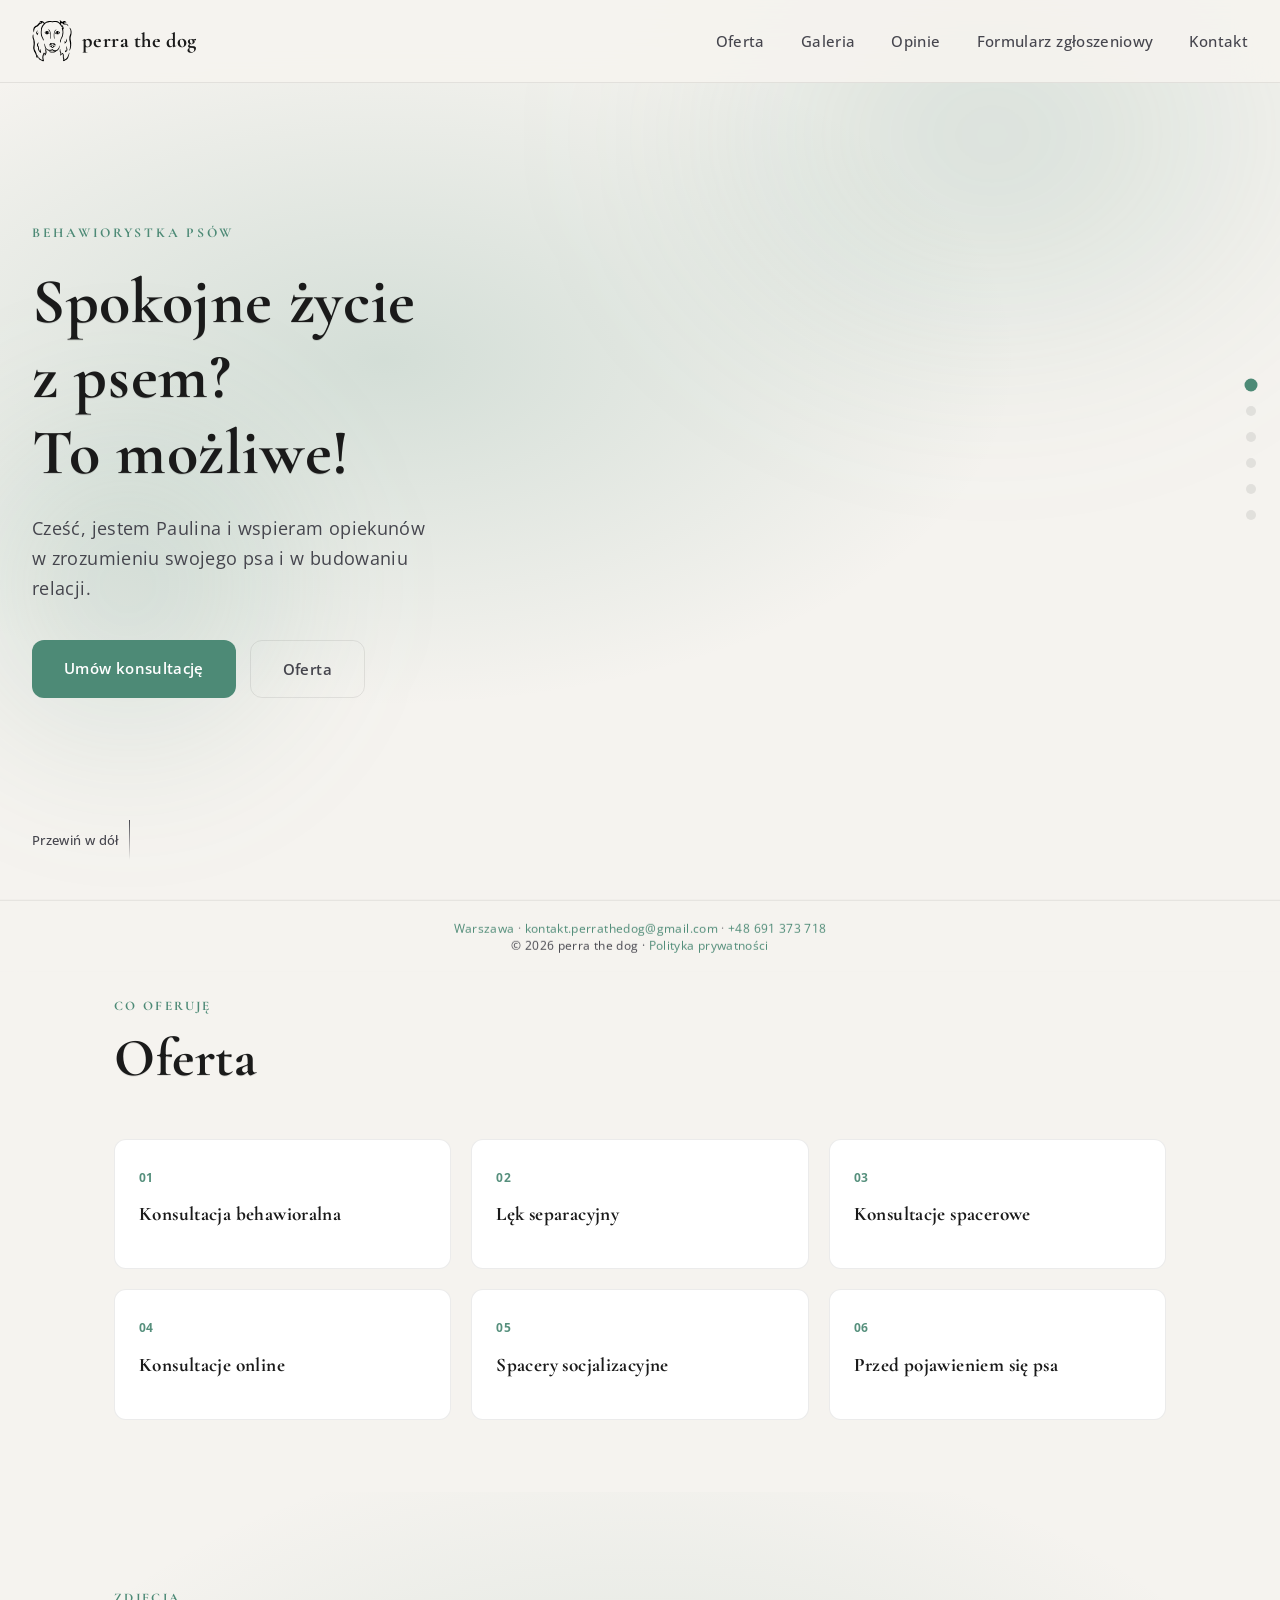
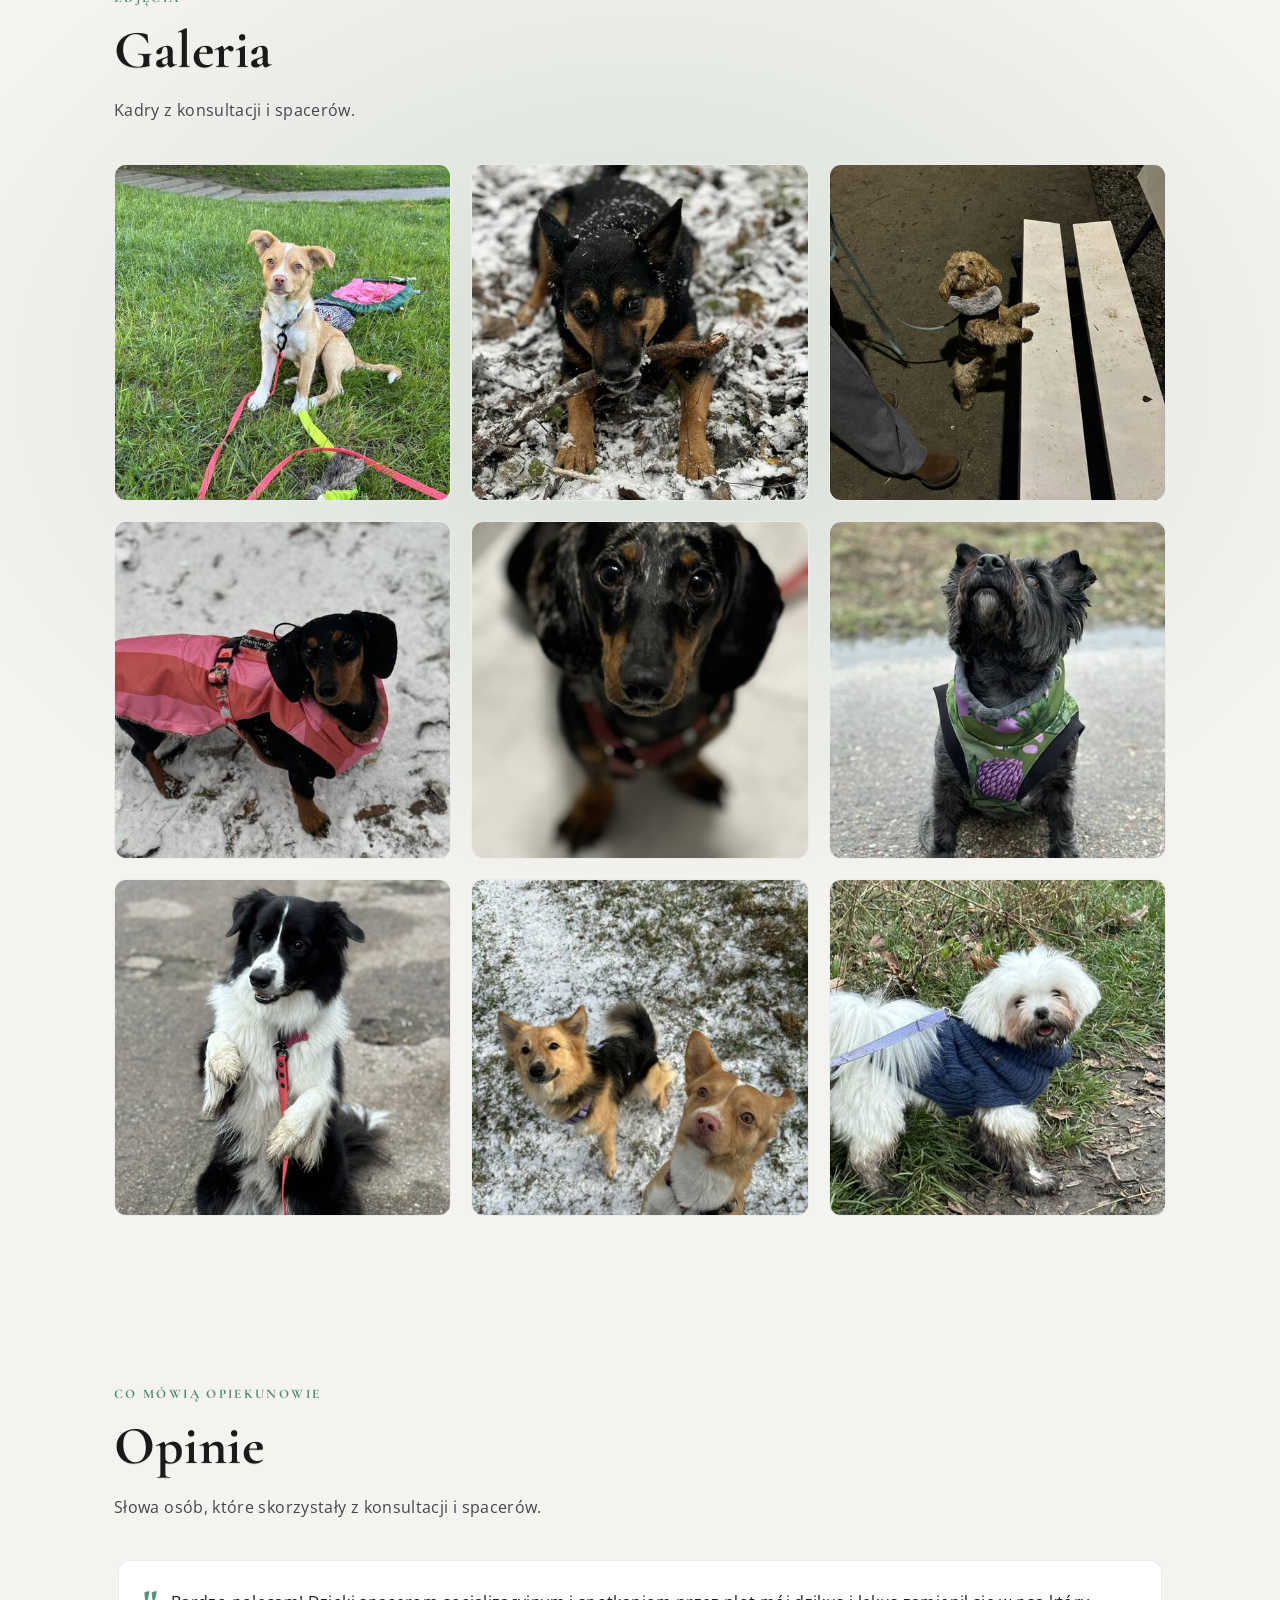
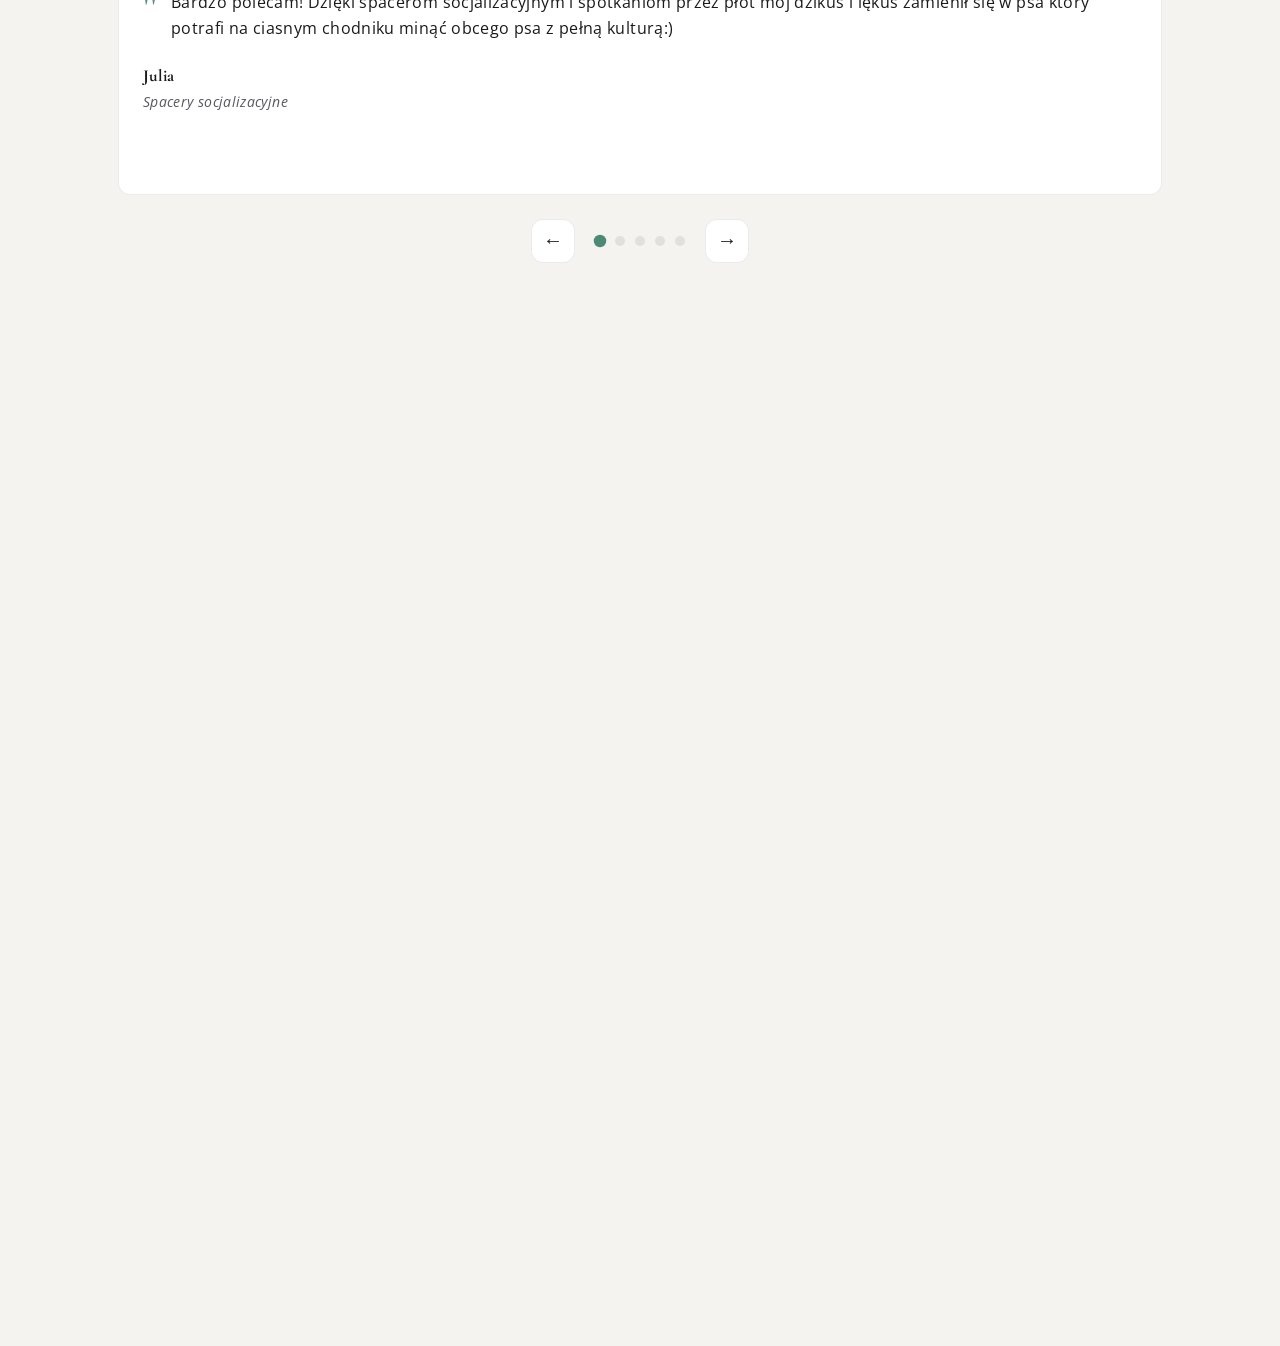
==== commit a055c7ba: "Enhance privacy policy page: add hero summary section with updated styling, include last updated dat" ====
--- a/index.html
+++ b/index.html
@@ -165,6 +165,7 @@
         <p class="intro"></p>
         <div id="contact-info" class="contact-info contact-info--with-icon"><!-- Warszawa (z pinezką), email, telefon z config.json --></div>
         <div id="socials-container" class="socials"><!-- Instagram, Facebook z config.json --></div>
+        <p class="contact-legal"><a href="polityka-prywatnosci.html" class="footer-legal-link">Polityka prywatności</a></p>
       </div>
     </section>
   </main>
--- a/styles.css
+++ b/styles.css
@@ -1046,6 +1046,11 @@
   width: 18px;
   height: 18px;
 }
+.contact-legal {
+  margin: 18px 0 0;
+  font-size: 0.92rem;
+  color: var(--text-muted);
+}
 
 /* --- Sekcja Kontakt (tekst z linkami) --- */
 .contact-info {
--- a/styles.css
+++ b/styles.css
@@ -1046,6 +1046,11 @@
   width: 18px;
   height: 18px;
 }
+.contact-legal {
+  margin: 18px 0 0;
+  font-size: 0.92rem;
+  color: var(--text-muted);
+}
 
 /* --- Sekcja Kontakt (tekst z linkami) --- */
 .contact-info {
